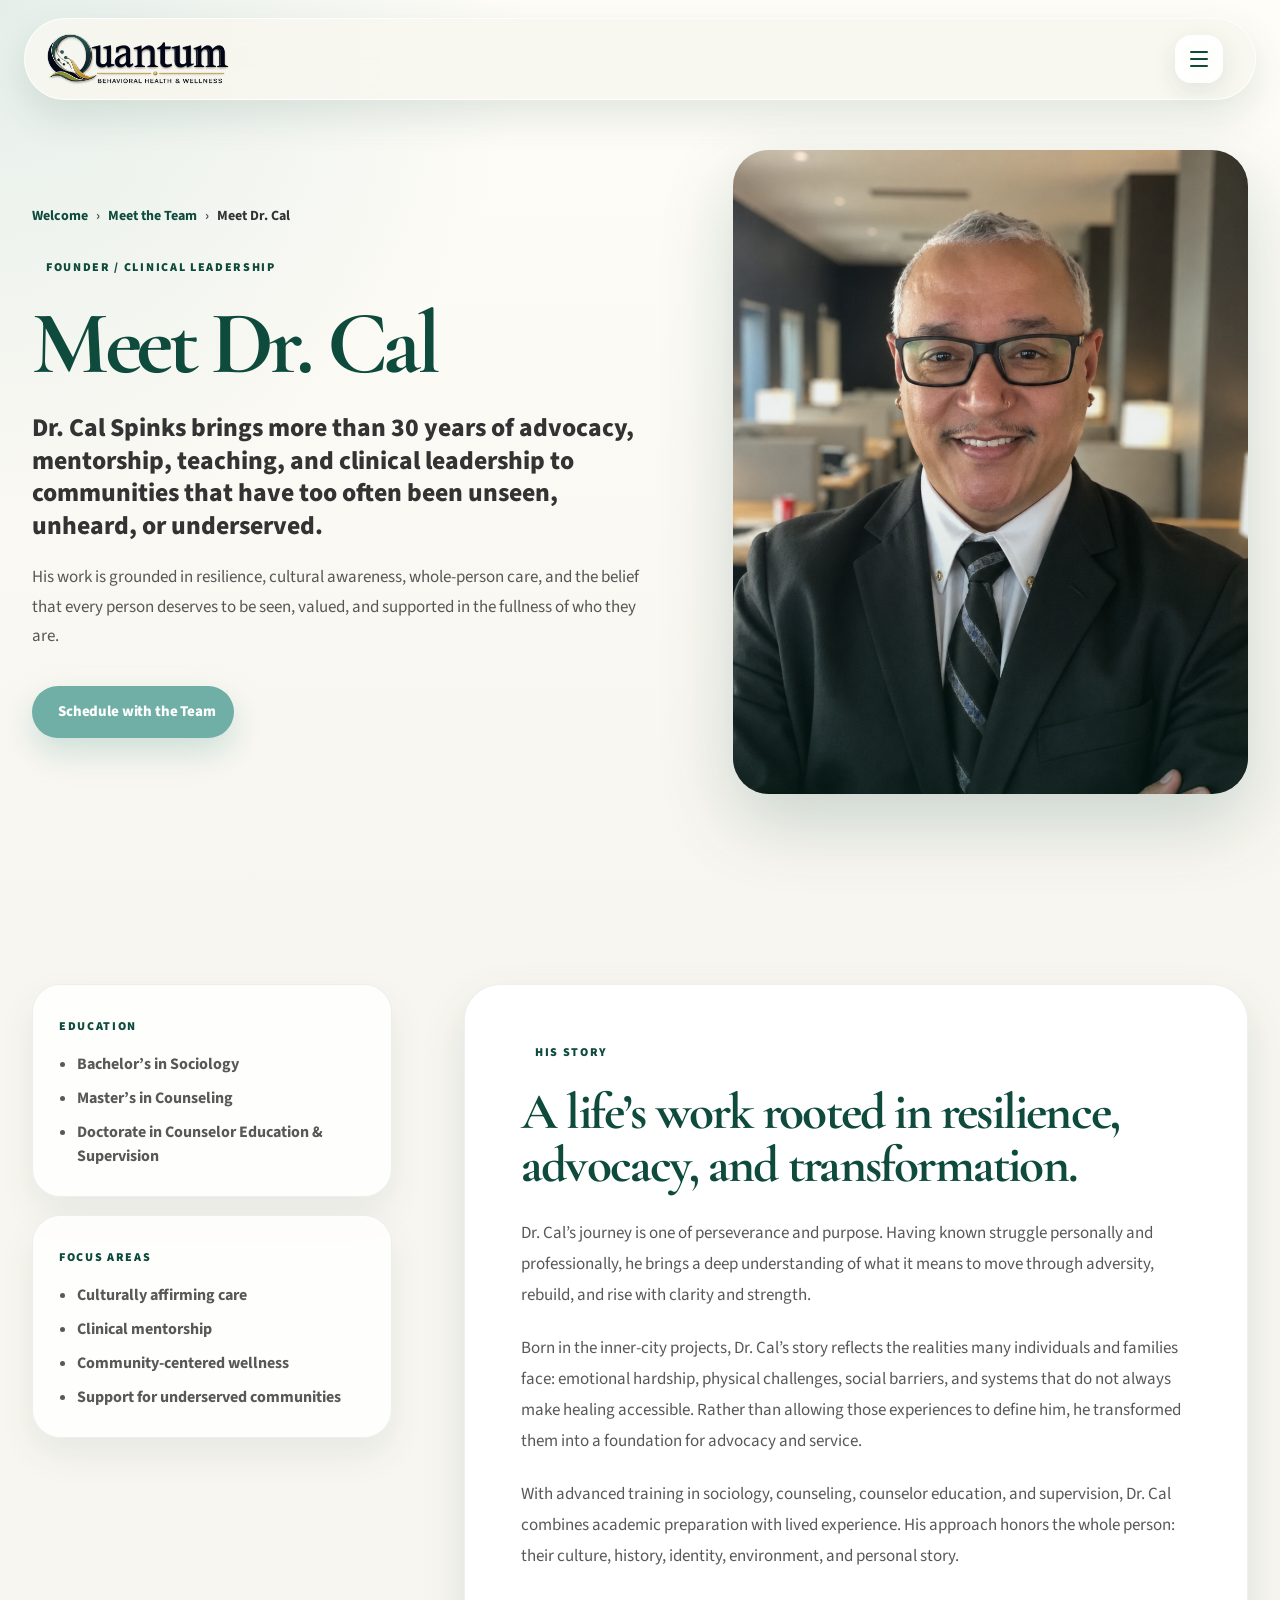
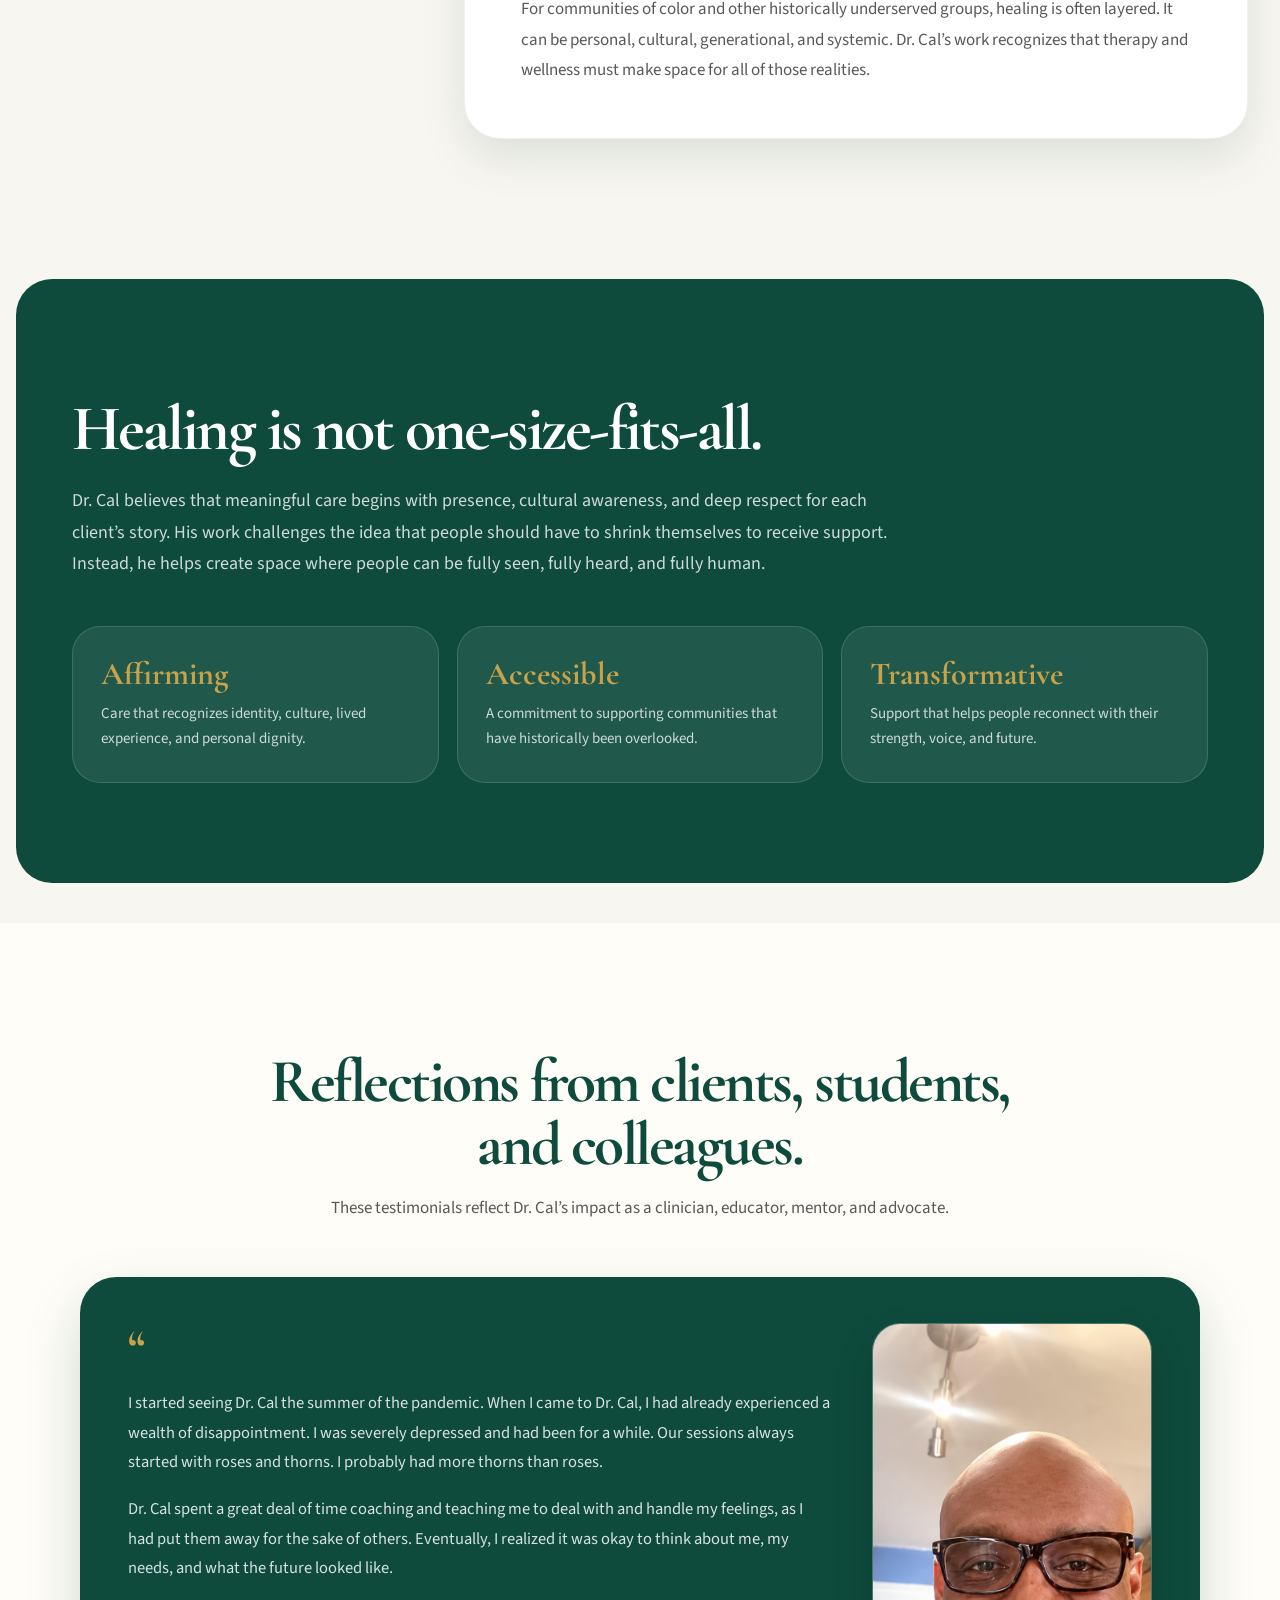
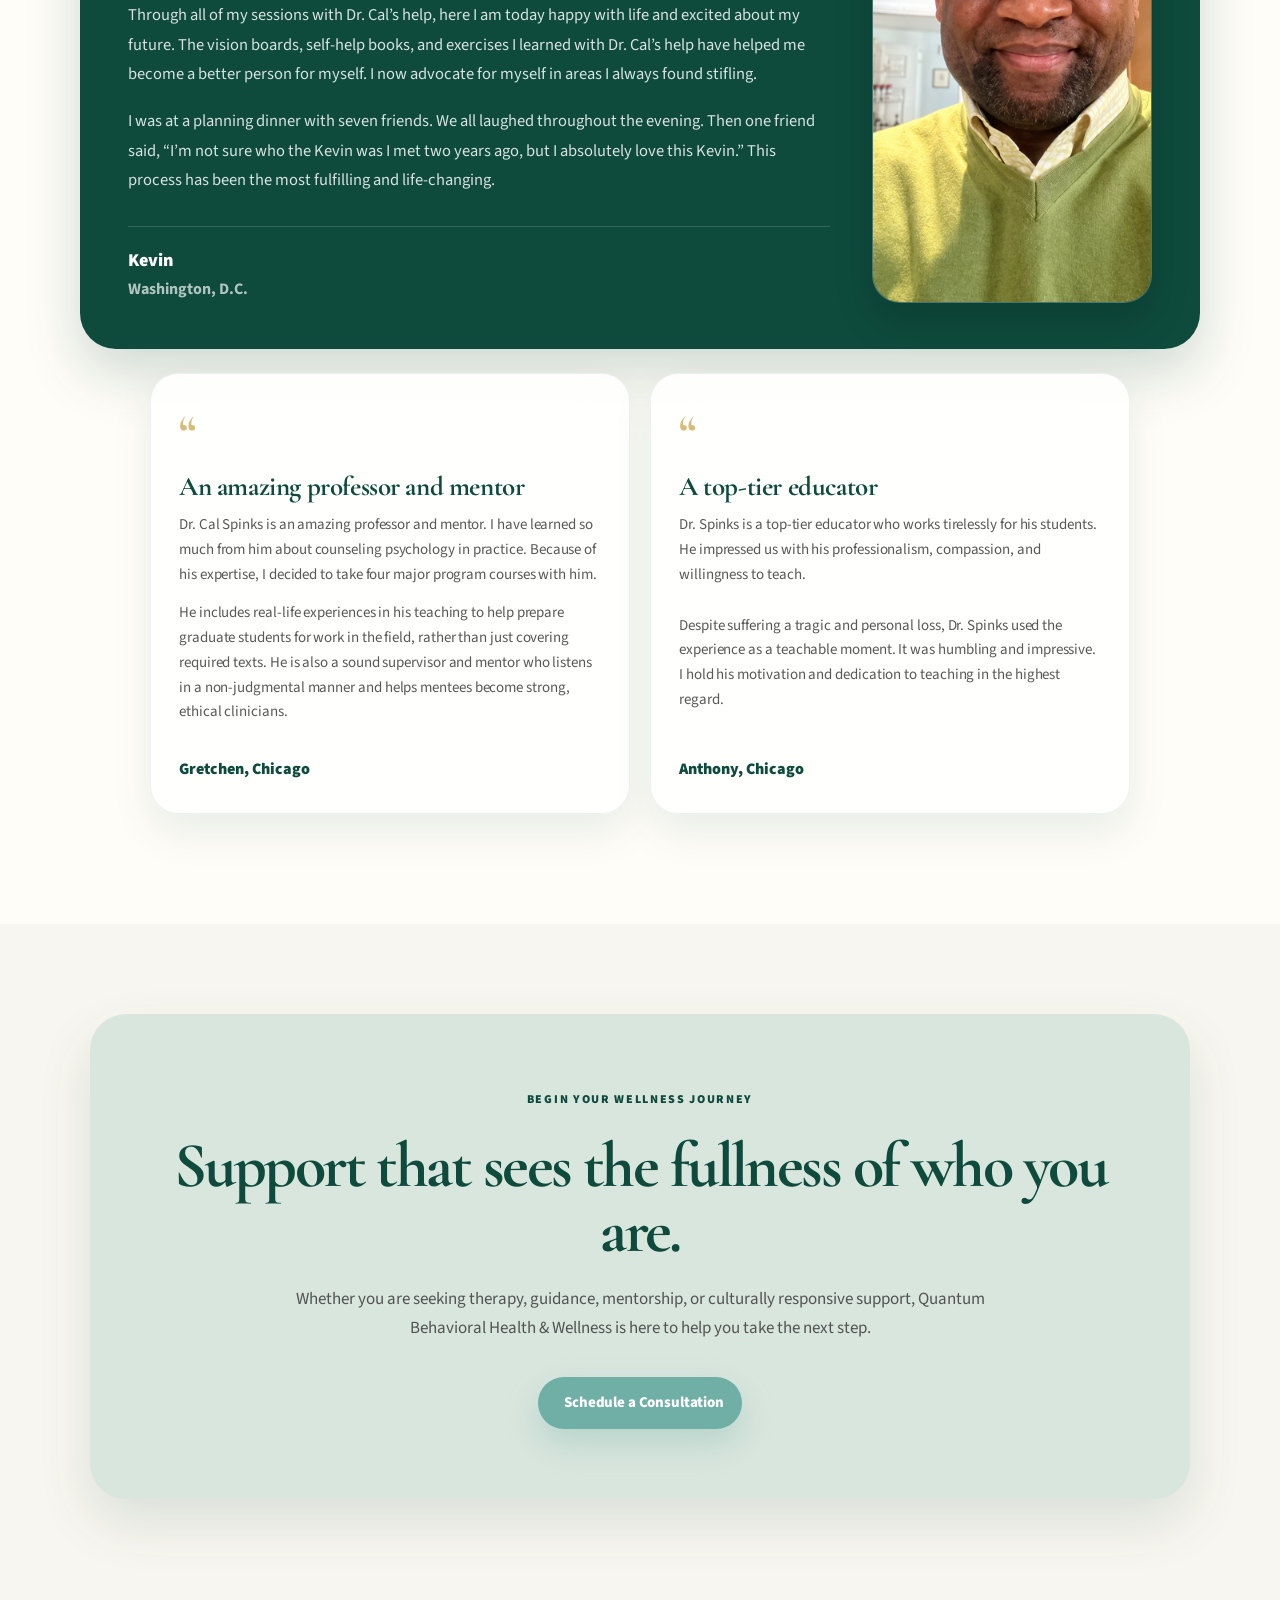
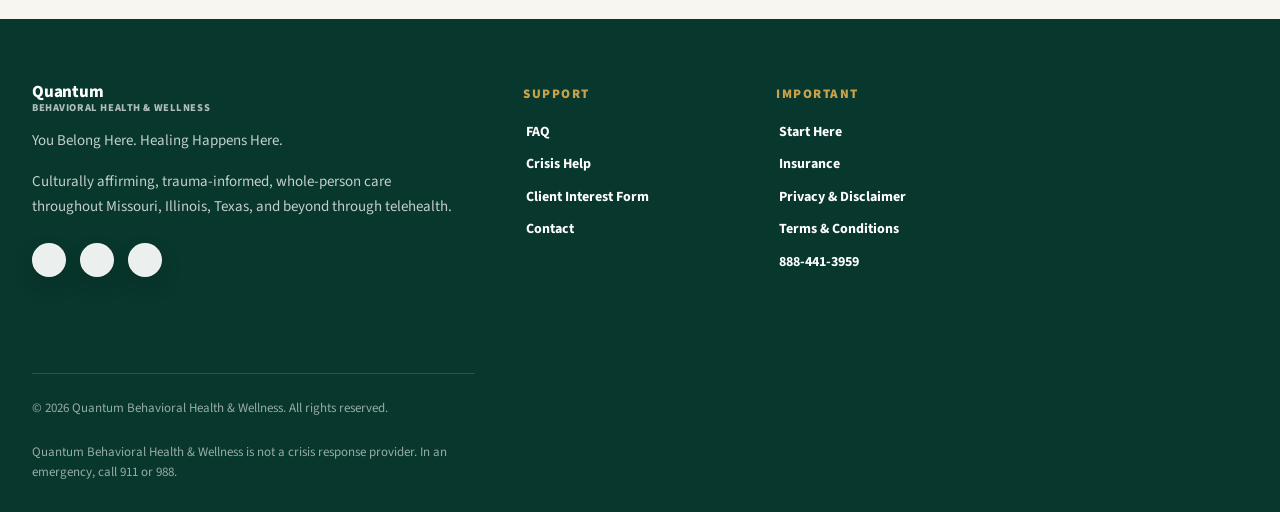
==== founder/founder.html @ 73146e4d "Update founder.html removed stray letter" ====
<!DOCTYPE html>
<html lang="en">
<head>
  <meta charset="UTF-8" />
  <meta name="viewport" content="width=device-width, initial-scale=1.0" />

  <title>Meet Dr. Cal Spinks | Quantum Behavioral Health & Wellness</title>

  <link rel="preconnect" href="https://fonts.googleapis.com">
  <link rel="preconnect" href="https://fonts.gstatic.com" crossorigin>
  <link
    href="https://fonts.googleapis.com/css2?family=Cormorant+Garamond:wght@500;600;700&family=Source+Sans+3:wght@400;500;600;700;800;900&display=swap"
    rel="stylesheet"
  >

  <!-- Main site CSS -->
  <link rel="stylesheet" href="../styles.css" />

  <!-- Founder page CSS -->
  <link rel="stylesheet" href="./founder.css" />
</head>

<body>

  <!-- Navigation -->
  <header class="navbar">
    <div class="nav-inner">
    <a href="../index.html" class="brand brand-logo-link" aria-label="Quantum Behavioral Health & Wellness home">
      <img
        src="../assets/quantum-logo.png"
        alt="Quantum Behavioral Health & Wellness logo"
        class="brand-logo"
      />
    </a>

      <nav class="nav-links" aria-label="Primary navigation">
  <a href="../index.html#home">Home</a>
  <a href="../index.html#about">About Us</a>
  <a href="../founder/founder.html">Meet Dr. Cal Spinks</a>
  <a href="../team/quantum-team.html" class="active">Quantum Team</a>
  <a href="../index.html#services">Services</a>
  <a href="../insurance/insurance.html">Insurance</a>
  <a href="https://www.youbelonghere.live/links-resources">Resources</a>
  <a href="../index.html#faq">FAQ</a>
  <a href="../index.html#crisis" class="crisis-nav-link">Crisis Help</a>
  <a href="../index.html#contact">Contact</a>
</nav>

<a
  href="https://api.leadconnectorhq.com/widget/form/xfGKzMvRQI4eUAacPMx6?notrack=true"
  class="btn btn-ghost-pill nav-cta"
>
  Start Here
  <span class="btn-arrow" aria-hidden="true">→</span>
</a>

<button
  class="menu-toggle"
  aria-label="Open menu"
  aria-expanded="false"
  aria-controls="mobile-menu"
>
  <span></span>
  <span></span>
  <span></span>
</button>

    </div>

    <div class="mobile-menu" id="mobile-menu">
    <nav class="mobile-menu-links" aria-label="Mobile navigation">
      <a href="#home">Home</a>
      <a href="#about">About Us</a>
      <a href="../founder/founder.html">Meet Dr. Cal</a>
      <a href="#team">Quantum Team</a>
      <a href="#services">Services</a>
      <a href="../insurance/insurance.html">Insurance</a>
      <a href="#resources">Resources</a>
      <a href="#faq">FAQ</a>
      <a href="#crisis">Crisis Help</a>
      <a href="#contact">Contact</a>
      <a href="https://link.apisystem.tech/widget/form/xfGKzMvRQI4eUAacPMx6" class="mobile-menu-cta">Start Here</a>
    </nav>
  </header>

  <main>

    <!-- Founder Hero -->
    <section class="founder-hero">
      <div class="founder-hero-inner">

        <div class="founder-copy">
          <div class="breadcrumb">
            <a href="index.html">Welcome</a>
            <span>›</span>
            <a href="index.html#team">Meet the Team</a>
            <span>›</span>
            <strong>Meet Dr. Cal</strong>
          </div>

          <span class="eyebrow">Founder / Clinical Leadership</span>

          <h1>
            Meet Dr. Cal
          </h1>

          <p class="founder-lead">
            Dr. Cal Spinks brings more than 30 years of advocacy,
            mentorship, teaching, and clinical leadership to communities that have
            too often been unseen, unheard, or underserved.
          </p>

          <p>
            His work is grounded in resilience, cultural awareness, whole-person care,
            and the belief that every person deserves to be seen, valued, and supported
            in the fullness of who they are.
          </p>

          <div class="founder-actions">
            <a
              href="../index.html#contact"
              class="btn btn-primary"
            >
              Schedule with the Team
            </a>
          </div>
        </div>

        <div class="founder-photo-card" aria-label="Photo of Dr. Cal">
  <img
    src="../assets/dr_cal.png"
    alt="Portrait of Dr. Cal"
    class="founder-photo"
  />
</div>

      </div>
    </section>

    <!-- Bio Intro -->
    <section class="founder-section">
      <div class="founder-content-grid">

        <aside class="founder-sidebar">
          <div class="founder-highlight-card">
            <span>Education</span>

            <ul>
              <li>Bachelor’s in Sociology</li>
              <li>Master’s in Counseling</li>
              <li>Doctorate in Counselor Education &amp; Supervision</li>
            </ul>
          </div>

          <div class="founder-highlight-card">
            <span>Focus Areas</span>

            <ul>
              <li>Culturally affirming care</li>
              <li>Clinical mentorship</li>
              <li>Community-centered wellness</li>
              <li>Support for underserved communities</li>
            </ul>
          </div>
        </aside>

        <article class="founder-story">
          <span class="eyebrow">His Story</span>

          <h2>
            A life’s work rooted in resilience, advocacy, and transformation.
          </h2>

          <p>
            Dr. Cal’s journey is one of perseverance and purpose. Having known struggle
            personally and professionally, he brings a deep understanding of what it means
            to move through adversity, rebuild, and rise with clarity and strength.
          </p>

          <p>
            Born in the inner-city projects, Dr. Cal’s story reflects the realities many
            individuals and families face: emotional hardship, physical challenges,
            social barriers, and systems that do not always make healing accessible.
            Rather than allowing those experiences to define him, he transformed them
            into a foundation for advocacy and service.
          </p>

          <p>
            With advanced training in sociology, counseling, counselor education, and
            supervision, Dr. Cal combines academic preparation with lived experience.
            His approach honors the whole person: their culture, history, identity,
            environment, and personal story.
          </p>

          <p>
            For communities of color and other historically underserved groups, healing
            is often layered. It can be personal, cultural, generational, and systemic.
            Dr. Cal’s work recognizes that therapy and wellness must make space for all
            of those realities.
          </p>
        </article>

      </div>
    </section>

    <!-- Philosophy -->
    <section class="founder-philosophy">
      <div class="founder-philosophy-inner">

        <h2>
          Healing is not one-size-fits-all.
        </h2>

        <p>
          Dr. Cal believes that meaningful care begins with presence, cultural awareness,
          and deep respect for each client’s story. His work challenges the idea that
          people should have to shrink themselves to receive support. Instead, he helps
          create space where people can be fully seen, fully heard, and fully human.
        </p>

        <div class="philosophy-grid">
          <article>
            <h3>Affirming</h3>
            <p>
              Care that recognizes identity, culture, lived experience, and personal dignity.
            </p>
          </article>

          <article>
            <h3>Accessible</h3>
            <p>
              A commitment to supporting communities that have historically been overlooked.
            </p>
          </article>

          <article>
            <h3>Transformative</h3>
            <p>
              Support that helps people reconnect with their strength, voice, and future.
            </p>
          </article>
        </div>
      </div>
    </section>



    <!-- Testimonials -->
    <section class="founder-testimonials">
      <div class="founder-testimonials-inner">

        <div class="founder-section-head">

          <h2>
            Reflections from clients, students, and colleagues.
          </h2>

          <p>
            These testimonials reflect Dr. Cal’s impact as a clinician, educator,
            mentor, and advocate.
          </p>
        </div>

        <!-- Featured testimonial with headshot -->
        <div class="testimonial-feature testimonial-feature-with-photo">
          <div class="testimonial-feature-copy">
            <div class="quote-mark">“</div>

            <p>
              I started seeing Dr. Cal the summer of the pandemic. When I came to Dr. Cal,
              I had already experienced a wealth of disappointment. I was severely depressed
              and had been for a while. Our sessions always started with roses and thorns.
              I probably had more thorns than roses.
            </p>

            <p>
              Dr. Cal spent a great deal of time coaching and teaching me to deal with and
              handle my feelings, as I had put them away for the sake of others. Eventually,
              I realized it was okay to think about me, my needs, and what the future looked
              like.
            </p>

            <p>
              Through all of my sessions with Dr. Cal’s help, here I am today happy with life
              and excited about my future. The vision boards, self-help books, and exercises
              I learned with Dr. Cal’s help have helped me become a better person for myself.
              I now advocate for myself in areas I always found stifling.
            </p>

            <p>
              I was at a planning dinner with seven friends. We all laughed throughout the
              evening. Then one friend said, “I’m not sure who the Kevin was I met two years
              ago, but I absolutely love this Kevin.” This process has been the most fulfilling
              and life-changing.
            </p>

            <div class="testimonial-author">
              <strong>Kevin</strong>
              <span>Washington, D.C.</span>
            </div>
          </div>

          <div class="testimonial-feature-photo-wrap">
            <img
              src="../assets/kevin.png"
              alt="Portrait of Kevin"
              class="testimonial-feature-photo"
            />
          </div>
        </div>

        <div class="testimonial-grid founder-testimonial-grid">

          <article class="testimonial">
            <div class="quote-mark">“</div>

            <h3>An amazing professor and mentor</h3>

            <p class="quote">
              Dr. Cal Spinks is an amazing professor and mentor. I have learned so much
              from him about counseling psychology in practice. Because of his expertise,
              I decided to take four major program courses with him.
            </p>

            <p class="quote">
              He includes real-life experiences in his teaching to help prepare graduate
              students for work in the field, rather than just covering required texts.
              He is also a sound supervisor and mentor who listens in a non-judgmental
              manner and helps mentees become strong, ethical clinicians.
            </p>

            <p class="quote-author">
              Gretchen, Chicago
            </p>
          </article>

          <article class="testimonial">
            <div class="quote-mark">“</div>

            <h3>A top-tier educator</h3>

            <p class="quote">
              Dr. Spinks is a top-tier educator who works tirelessly for his students.
              He impressed us with his professionalism, compassion, and willingness to teach.
            </p>

            <p class="quote">
              Despite suffering a tragic and personal loss, Dr. Spinks used the experience
              as a teachable moment. It was humbling and impressive. I hold his motivation
              and dedication to teaching in the highest regard.
            </p>

            <p class="quote-author">
              Anthony, Chicago
            </p>
          </article>

        </div>

      </div>
    </section>

    <!-- CTA -->
    <section class="founder-final-cta">
      <div class="founder-final-card">
        <span class="eyebrow">Begin Your Wellness Journey</span>

        <h2>
          Support that sees the fullness of who you are.
        </h2>

        <p>
          Whether you are seeking therapy, guidance, mentorship, or culturally responsive
          support, Quantum Behavioral Health &amp; Wellness is here to help you take the
          next step.
        </p>

        <div class="founder-actions founder-actions-center">
          <a
            href="../index.html#contact"
            class="btn btn-primary"
          >
            Schedule a Consultation
          </a>

        </div>
      </div>
    </section>

  </main>

  <!-- Footer -->
 <footer class="footer">
  <div class="footer-inner">
    <div class="footer-brand">
      <span class="brand-text">
        <strong>Quantum</strong>
        <em>Behavioral Health &amp; Wellness</em>
      </span>

      <p>You Belong Here. Healing Happens Here.</p> <p> Culturally affirming, trauma-informed, whole-person care throughout Missouri, Illinois, Texas, and beyond through telehealth. </p> <div class="footer-social" aria-label="Social media links"> <a href="https://www.facebook.com/Quantumgroup.net" aria-label="Visit Quantum on Facebook" target="_blank" rel="noopener noreferrer" > <img src="https://img.icons8.com/ios-filled/50/facebook-new.png" alt="" aria-hidden="true" /> </a> <a href="https://www.google.com/search?q=quantum+consulting+group+llc&sca_esv=591887851&biw=1536&bih=703&ei=W3aAZbjmCvGf5NoPpuyw0AQ&gs_ssp=eJzj4tVP1zc0LMwrjo_PyqswYLRSNaiwME-xSDI2tLBMSkoDASuDCkPLRANDw6TUpFRjA3MjIyMvmcLSxLyS0lyF5Py84tKcksy8dIX0ovzSAoWcnGQATdEbVw&oq=quantum+consulting+group+&gs_lp=[base64]&sclient=gws-wiz-serp#ip=1" aria-label="Visit Quantum on Google" target="_blank" rel="noopener noreferrer" > <img src="https://img.icons8.com/ios-filled/50/google-logo.png" alt="" aria-hidden="true" /> </a> <a href="https://www.instagram.com/liveyourbestlifeacademy/" aria-label="Visit Quantum on Instagram" target="_blank" rel="noopener noreferrer" > <img src="https://img.icons8.com/ios-filled/50/instagram-new.png" alt="" aria-hidden="true" /> </a> </div> </div> <div class="footer-cols"> <div> <h4>Support</h4> <a href="../index.html#faq">FAQ</a> <a href="../index.html#crisis">Crisis Help</a> <a href="https://api.leadconnectorhq.com/widget/form/xfGKzMvRQI4eUAacPMx6?notrack=true"> Client Interest Form </a> <a href="../index.html#contact">Contact</a> </div> <div> <h4>Important</h4> <a href="https://api.leadconnectorhq.com/widget/form/xfGKzMvRQI4eUAacPMx6?notrack=true"> Start Here </a> <a href="../insurance/insurance.html">Insurance</a> <a href="../privacy/privacy.html">Privacy &amp; Disclaimer</a> <a href="../terms/terms.html">Terms &amp; Conditions</a> <a href="tel:8884413959">888-441-3959</a> </div> </div>

  <div class="footer-bottom">
    <p>© 2026 Quantum Behavioral Health &amp; Wellness. All rights reserved.</p>
    <p>Quantum Behavioral Health &amp; Wellness is not a crisis response provider. In an emergency, call 911 or 988.</p>
  </div>
</footer>

<a
href="https://api.leadconnectorhq.com/widget/form/xfGKzMvRQI4eUAacPMx6?notrack=true"
class="floating-start-button"
aria-label="Start here with the Client Interest Form"
>
Get Started </a>
<script>
  document.addEventListener("DOMContentLoaded", function () {
    /* Mobile menu */
    const menuToggle = document.querySelector(".menu-toggle");
    const mobileMenu = document.querySelector(".mobile-menu");
    if (menuToggle && mobileMenu) {
      menuToggle.addEventListener("click", function () {
        mobileMenu.classList.toggle("active");
        const isOpen = mobileMenu.classList.contains("active");
        menuToggle.setAttribute("aria-expanded", isOpen);
        menuToggle.classList.toggle("is-open", isOpen);
      });
      const mobileLinks = document.querySelectorAll(".mobile-menu a");
      mobileLinks.forEach(function (link) {
        link.addEventListener("click", function () {
          mobileMenu.classList.remove("active");
          menuToggle.setAttribute("aria-expanded", "false");
          menuToggle.classList.remove("is-open");
        });
      });
    }
    /* Reveal animations */
    const revealElements = document.querySelectorAll(".reveal-fade-up");
    if ("IntersectionObserver" in window && revealElements.length > 0) {
      const revealObserver = new IntersectionObserver(
        function (entries, observer) {
          entries.forEach(function (entry) {
            if (entry.isIntersecting) {
              entry.target.classList.add("is-visible");
              observer.unobserve(entry.target);
            }
          });
        },
        {
          threshold: 0.12,
          rootMargin: "0px 0px -10% 0px",
        }
      );
      revealElements.forEach(function (el) {
        revealObserver.observe(el);
      });
    } else {
      revealElements.forEach(function (el) {
        el.classList.add("is-visible");
      });
    }
    /* Floating Get Started button */
    const floatingStartButton = document.querySelector(".floating-start-button");
    const heroSection = document.querySelector("#home");
    if (floatingStartButton) {
      function toggleFloatingStartButton() {
        let shouldShow = window.scrollY > 300;
        if (heroSection) {
          const heroBottom = heroSection.offsetTop + heroSection.offsetHeight;
          shouldShow = window.scrollY > heroBottom - 40;
        }
        floatingStartButton.classList.toggle("is-visible", shouldShow);
      }
      toggleFloatingStartButton();
      window.addEventListener("scroll", toggleFloatingStartButton, {
        passive: true,
      });
      window.addEventListener("resize", toggleFloatingStartButton);
    }
    /* Testimonial carousel */
    const testimonialTrack = document.querySelector(".testimonial-track");
    const testimonialCards = document.querySelectorAll(
      ".testimonial-track .testimonial"
    );
    const testimonialPrev = document.querySelector(".testimonial-prev");
    const testimonialNext = document.querySelector(".testimonial-next");
    const testimonialDots = document.querySelector(".testimonial-dots");
    const testimonialCarousel = document.querySelector(".testimonial-carousel");
    if (testimonialTrack && testimonialCards.length > 0 && testimonialDots) {
      let testimonialIndex = 0;
      let autoRotate;
      function getVisibleCount() {
        if (window.innerWidth <= 720) return 1;
        if (window.innerWidth <= 1000) return 2;
        return 3;
      }
      function getMaxIndex() {
        return Math.max(0, testimonialCards.length - getVisibleCount());
      }
      function buildDots() {
        testimonialDots.innerHTML = "";
        for (let i = 0; i <= getMaxIndex(); i++) {
          const dot = document.createElement("button");
          dot.type = "button";
          dot.setAttribute("aria-label", `Go to testimonial set ${i + 1}`);
          dot.addEventListener("click", function () {
            testimonialIndex = i;
            updateCarousel();
            restartAutoRotate();
          });
          testimonialDots.appendChild(dot);
        }
      }
      function updateCarousel() {
        const card = testimonialCards[0];
        const gap = 20;
        const cardWidth = card.offsetWidth + gap;
        testimonialIndex = Math.min(testimonialIndex, getMaxIndex());
        testimonialTrack.style.transform = `translateX(-${
          testimonialIndex * cardWidth
        }px)`;
        const dots = testimonialDots.querySelectorAll("button");
        dots.forEach(function (dot, index) {
          dot.classList.toggle("is-active", index === testimonialIndex);
        });
      }
      function nextTestimonial() {
        testimonialIndex =
          testimonialIndex >= getMaxIndex() ? 0 : testimonialIndex + 1;
        updateCarousel();
      }
      function prevTestimonial() {
        testimonialIndex =
          testimonialIndex <= 0 ? getMaxIndex() : testimonialIndex - 1;
        updateCarousel();
      }
      function startAutoRotate() {
        autoRotate = setInterval(nextTestimonial, 4500);
      }
      function stopAutoRotate() {
        clearInterval(autoRotate);
      }
      function restartAutoRotate() {
        stopAutoRotate();
        startAutoRotate();
      }
      if (testimonialNext) {
        testimonialNext.addEventListener("click", function () {
          nextTestimonial();
          restartAutoRotate();
        });
      }
      if (testimonialPrev) {
        testimonialPrev.addEventListener("click", function () {
          prevTestimonial();
          restartAutoRotate();
        });
      }
      if (testimonialCarousel) {
        testimonialCarousel.addEventListener("mouseenter", stopAutoRotate);
        testimonialCarousel.addEventListener("mouseleave", startAutoRotate);
      }
      window.addEventListener("resize", function () {
        buildDots();
        updateCarousel();
      });
      buildDots();
      updateCarousel();
      startAutoRotate();
    }
  });
</script>
</body>
</html>
---- styles.css ----
/* =========================================================
   Quantum Behavioral Health & Wellness — Client Request Draft
   Palette:
   Deep Forest Green #0E4B3D
   Gold Accent #C8A24A
   Soft Sage #D9E6DE
   Warm Cream #F8F6F0
   Charcoal #333333
   Light Teal #6FAFA6
   ========================================================= */

:root {
  --forest: #0E4B3D;
  --forest-2: #08372D;
  --forest-3: #062A23;
  --gold: #C8A24A;
  --gold-soft: rgba(200, 162, 74, 0.18);
  --sage: #D9E6DE;
  --sage-2: #ECF3EF;
  --cream: #F8F6F0;
  --cream-2: #FFFDF8;
  --charcoal: #333333;
--muted: rgba(51, 51, 51, 0.82);
--muted-2: rgba(51, 51, 51, 0.68);
  --teal: #6FAFA6;
  --teal-dark: #4C968C;
  --white: #FFFFFF;
  --danger: #9E3F32;
  --danger-dark: #762C25;

  --glass-bg: rgba(255, 255, 255, 0.72);
  --glass-bg-strong: rgba(255, 255, 255, 0.9);
  --glass-border: rgba(255, 255, 255, 0.68);
  --shadow-soft: 0 18px 45px rgba(14, 75, 61, 0.12);
  --shadow-strong: 0 28px 75px rgba(14, 75, 61, 0.20);

  --radius-xl: 36px;
  --radius-lg: 28px;
  --radius-md: 20px;
  --radius-sm: 14px;
  --radius-pill: 999px;

  --max-width: 1240px;
  --transition: 220ms cubic-bezier(.4, 0, .2, 1);
}

/* Base */
* {
  box-sizing: border-box;
  margin: 0;
  padding: 0;
}

html {
  scroll-behavior: smooth;
  -webkit-text-size-adjust: 100%;
}

body {
  font-family: 'Source Sans 3', -apple-system, BlinkMacSystemFont, "Segoe UI", Roboto, Arial, sans-serif;
  font-size: 16px;
  line-height: 1.6;
  color: var(--charcoal);
  background: var(--cream);
  -webkit-font-smoothing: antialiased;
  -moz-osx-font-smoothing: grayscale;
  overflow-x: hidden;
}

img {
  max-width: 100%;
  display: block;
}

a {
  color: inherit;
  text-decoration: none;
}

button {
  font-family: inherit;
  cursor: pointer;
  border: none;
  background: none;
}

ul {
  padding-left: 1.15rem;
}

::selection {
  background: rgba(111, 175, 166, 0.25);
}

/* Buttons */
.btn {
  display: inline-flex;
  align-items: center;
  justify-content: center;
  gap: 10px;
  min-height: 48px;
  font-weight: 800;
  font-size: 15px;
  letter-spacing: -0.01em;
  border-radius: var(--radius-pill);
  transition:
    transform var(--transition),
    box-shadow var(--transition),
    background var(--transition),
    border-color var(--transition),
    color var(--transition);
  white-space: nowrap;
}

.btn:hover {
  transform: translateY(-2px);
}

.btn-arrow {
  display: inline-flex;
  align-items: center;
  justify-content: center;
  width: 26px;
  height: 26px;
  border-radius: 50%;
  background: rgba(255, 255, 255, 0.20);
  font-size: 14px;
  transition: transform var(--transition);
}

.btn:hover .btn-arrow {
  transform: translateX(3px);
}

.btn-primary {
  background: var(--teal);
  color: var(--white);
  padding: 14px 18px 14px 26px;
  box-shadow: 0 14px 32px rgba(111, 175, 166, 0.32);
}

.btn-primary:hover {
  background: var(--forest);
  box-shadow: 0 18px 40px rgba(14, 75, 61, 0.28);
}

.btn-ghost {
  background: rgba(255, 255, 255, 0.34);
  color: var(--forest);
  padding: 14px 24px;
  border: 1.5px solid rgba(14, 75, 61, 0.15);
}

.btn-ghost:hover {
  background: var(--forest);
  color: var(--white);
  border-color: var(--forest);
}

.btn-ghost-pill {
  background: var(--glass-bg-strong);
  color: var(--forest);
  padding: 11px 14px 11px 22px;
  border: 1px solid var(--glass-border);
  backdrop-filter: blur(20px) saturate(160%);
  -webkit-backdrop-filter: blur(20px) saturate(160%);
  box-shadow: 0 10px 28px rgba(14, 75, 61, 0.10);
}

.btn-ghost-pill:hover {
  background: var(--forest);
  color: var(--white);
  border-color: var(--forest);
}

.btn-ghost-pill .btn-arrow {
  background: var(--gold);
  color: var(--forest);
}

.btn-text {
  color: var(--forest);
  font-weight: 800;
  padding: 14px 4px;
  white-space: normal;
  text-decoration: underline;
  text-decoration-color: rgba(200, 162, 74, 0.65);
  text-underline-offset: 5px;
  text-decoration-thickness: 2px;
}

.btn-text:hover {
  color: var(--teal-dark);
}

/* Navigation */
.navbar {
  position: fixed;
  top: 18px;
  left: 0;
  right: 0;
  z-index: 100;
  padding: 0 24px;
  pointer-events: none;
}

.nav-inner {
  pointer-events: auto;
  max-width: 1420px;
  margin: 0 auto;
  display: grid;
  grid-template-columns: auto 1fr auto;
  align-items: center;
  gap: 18px;
  padding: 12px 14px 12px 20px;
  background: rgba(248, 246, 240, 0.88);
  border: 1px solid rgba(255,255,255,0.82);
  border-radius: var(--radius-pill);
  backdrop-filter: blur(24px) saturate(160%);
  -webkit-backdrop-filter: blur(24px) saturate(160%);
  box-shadow: 0 16px 38px rgba(14, 75, 61, 0.12);
  transition:
    transform var(--transition),
    box-shadow var(--transition),
    background var(--transition),
    border-color var(--transition);
}

.nav-inner:hover {
  transform: translateY(-1px);
  box-shadow: 0 18px 46px rgba(14, 75, 61, 0.16);
}

.brand {
  display: inline-flex;
  align-items: center;
  gap: 12px;
  font-weight: 700;
  min-width: 0;
}

/* Navbar logo image */
.brand-logo-link {
  display: inline-flex;
  align-items: center;
  justify-content: center;
  min-width: 0;
  flex-shrink: 0;
}

.brand-logo {
  display: block;
  width: 190px;
  max-width: 190px;
  height: auto;
  max-height: 70px;
  object-fit: contain;
}

/* Helps the full horizontal logo fit cleanly beside the menu */
.nav-inner {
  min-height: 72px;
}

.brand-mark {
  display: inline-flex;
  align-items: center;
  justify-content: center;
  width: 42px;
  height: 42px;
  border-radius: 15px;
  background: var(--forest);
  box-shadow: inset 0 0 0 1px rgba(255,255,255,0.26), 0 8px 18px rgba(14,75,61,0.14);
  flex-shrink: 0;
}

.brand-text {
  display: flex;
  flex-direction: column;
  line-height: 1.05;
}

.brand-text strong {
  font-family: 'Source Sans 3', -apple-system, BlinkMacSystemFont, "Segoe UI", Roboto, sans-serif;
  font-size: 17px;
  font-weight: 800;
  letter-spacing: -0.01em;
  color: var(--forest);
}

.brand-text em {
  font-size: 10.5px;
  font-weight: 800;
  font-style: normal;
  color: var(--muted);
  letter-spacing: 0.055em;
  text-transform: uppercase;
}

.nav-links {
  display: flex;
  justify-content: flex-end;
  gap: 3px;
  min-width: 0;
}

.nav-links a {
  padding: 9px 10px;
  border-radius: var(--radius-pill);
  font-size: 13px;
  font-weight: 700;
  color: rgba(14, 75, 61, 0.72);
  transition: color var(--transition), background var(--transition);
  white-space: nowrap;
}

.nav-links a:hover,
.nav-links a.active {
  color: var(--forest);
  background: rgba(217, 230, 222, 0.85);
}

.nav-links .crisis-nav-link,
.mobile-menu-links .crisis-nav-link {
  color: var(--danger);
  font-weight: 900;
}

/* Hamburger Menu */
.menu-toggle {
  display: none;
  width: 48px;
  height: 48px;
  border-radius: 16px;
  border: 1px solid var(--glass-border);
  background: var(--glass-bg-strong);
  backdrop-filter: blur(20px) saturate(160%);
  -webkit-backdrop-filter: blur(20px) saturate(160%);
  box-shadow: 0 8px 24px rgba(14, 75, 61, 0.10);
  align-items: center;
  justify-content: center;
  flex-direction: column;
  gap: 5px;
  padding: 0;
}

.menu-toggle span {
  display: block;
  width: 18px;
  height: 2px;
  border-radius: 999px;
  background: var(--forest);
  transition: transform var(--transition), opacity var(--transition);
}

.mobile-menu {
  display: none;
  max-width: 1320px;
  margin: 12px auto 0;
  padding: 14px;
  background: rgba(248,246,240,0.92);
  border: 1px solid var(--glass-border);
  border-radius: 24px;
  backdrop-filter: blur(24px) saturate(160%);
  -webkit-backdrop-filter: blur(24px) saturate(160%);
  box-shadow: 0 14px 38px rgba(14, 75, 61, 0.13);
  pointer-events: auto;
}

.mobile-menu-links {
  display: flex;
  flex-direction: column;
  gap: 8px;
}

.mobile-menu-links a {
  padding: 12px 14px;
  border-radius: 14px;
  font-size: 15px;
  font-weight: 700;
  color: var(--forest);
  background: rgba(14, 75, 61, 0.045);
  transition: background var(--transition);
}

.mobile-menu-links a:hover {
  background: rgba(14, 75, 61, 0.08);
}

.mobile-menu-cta {
  margin-top: 6px;
  background: var(--teal) !important;
  color: var(--white) !important;
  text-align: center;
}

.menu-toggle.is-open span:nth-child(1) {
  transform: translateY(7px) rotate(45deg);
}

.menu-toggle.is-open span:nth-child(2) {
  opacity: 0;
}

.menu-toggle.is-open span:nth-child(3) {
  transform: translateY(-7px) rotate(-45deg);
}

/* Hero */
.hero {
  position: relative;
  min-height: 100vh;
  padding-top: 110px;
  padding-bottom: 80px;
  overflow: hidden;
}

.hero-media {
  position: static;
}

.hero-image {
    position: absolute;
    inset: 16px;
    background-image: url("assets/bhaw2.png");
    background-size: cover;
    background-position: center;
    background-repeat: no-repeat;
    border-radius: var(--radius-xl);
    z-index: 1;
}

.hero-tint {
    display: none;
}

.mobile-hero-text {
  display: none;
}

.floating {
  position: absolute;
  z-index: 5;
  background: var(--glass-bg);
  border: 1px solid var(--glass-border);
  backdrop-filter: blur(22px) saturate(170%);
  -webkit-backdrop-filter: blur(22px) saturate(170%);
  box-shadow: var(--shadow-soft);
}

.booking-card {
  position: fixed;
  top: 112px;
  right: 24px;
  width: 345px;
  margin: 0;
  padding: 20px;
  border-radius: var(--radius-lg);
  z-index: 99;
  background: rgba(255, 255, 255, 0.72);
  border: 1px solid rgba(255,255,255,0.68);
  backdrop-filter: blur(22px) saturate(170%);
  -webkit-backdrop-filter: blur(22px) saturate(170%);
  box-shadow: var(--shadow-soft);
}

.booking-head {
  display: flex;
  justify-content: space-between;
  align-items: flex-start;
  margin-bottom: 14px;
}

.booking-eyebrow {
  font-size: 11px;
  font-weight: 900;
  text-transform: uppercase;
  letter-spacing: 0.08em;
  color: var(--forest);
}

.booking-month {
  font-size: 16px;
  font-weight: 900;
  color: var(--forest);
  margin-top: 2px;
  letter-spacing: -0.01em;
}

.booking-icon {
  width: 36px;
  height: 36px;
  border-radius: 13px;
  display: flex;
  align-items: center;
  justify-content: center;
  background: var(--forest);
  color: var(--gold);
  flex-shrink: 0;
}

.dates {
  display: grid;
  grid-template-columns: repeat(5, 1fr);
  gap: 6px;
}

.date {
  display: flex;
  flex-direction: column;
  align-items: center;
  justify-content: center;
  gap: 4px;
  padding: 10px 4px;
  border-radius: 16px;
  background: rgba(255, 255, 255, 0.68);
  border: 1px solid rgba(255, 255, 255, 0.75);
}

.date .dow {
  font-size: 9px;
  font-weight: 800;
  color: var(--muted);
  text-transform: uppercase;
  letter-spacing: 0.04em;
}

.date .dnum {
  font-size: 16px;
  font-weight: 900;
  color: var(--forest);
}

.date.active {
  background: var(--forest);
  border-color: rgba(255,255,255,0.38);
  box-shadow: 0 8px 18px rgba(111,175,166,0.36);
}

.date.active .dow,
.date.active .dnum {
  color: var(--white);
}

.booking-foot {
  margin-top: 14px;
  display: flex;
  align-items: center;
  gap: 8px;
  font-size: 12.5px;
  color: var(--muted);
}

.booking-foot .dot {
  width: 8px;
  height: 8px;
  border-radius: 50%;
  background: var(--teal);
  box-shadow: 0 0 0 4px rgba(111,175,166,0.20);
}

.organic-shape {
  position: absolute;
  z-index: 6;
  bottom: 64px;
  left: 48px;
  max-width: 700px;
  padding: 54px 58px 52px 52px;
  background: rgba(255,255,255,0.90);
  border: 1px solid rgba(255,255,255,0.72);
  border-radius: 220px 60px 60px 60px / 180px 60px 60px 60px;
  box-shadow: var(--shadow-strong);
  backdrop-filter: blur(12px) saturate(135%);
  -webkit-backdrop-filter: blur(12px) saturate(135%);
}

.hero-eyebrow {
  font-size: 12px;
  font-weight: 900;
  color: var(--forest);
  text-transform: uppercase;
  letter-spacing: 0.13em;
  margin-bottom: 14px;
  margin-left: 24px;
}

.hero-title {
  font-family: 'Cormorant Garamond', Georgia, serif;
  font-size: clamp(48px, 6vw, 86px);
  font-weight: 700;
  line-height: 0.98;
  letter-spacing: -0.045em;
  color: var(--forest);
  text-wrap: balance;
}

.hero-sub-strong {
  margin-top: 16px;
  font-size: clamp(20px, 2.2vw, 30px);
  line-height: 1.22;
  font-weight: 800;
  color: var(--charcoal);
  max-width: 570px;
}

.hero-sub {
  margin-top: 18px;
  font-size: 16px;
  color: var(--muted);
  max-width: 560px;
  line-height: 1.7;
}

.hero-ctas {
  margin-top: 30px;
  display: flex;
  align-items: center;
  gap: 14px;
  flex-wrap: wrap;
}

.accepting-banner {
  position: absolute;
  z-index: 6;
  bottom: 64px;
  right: 60px;
  display: inline-flex;
  align-items: center;
  gap: 12px;
  padding: 12px 20px;
  border-radius: var(--radius-pill);
  background: var(--forest);
  color: var(--white);
  font-size: 13px;
  box-shadow: 0 16px 38px rgba(14,75,61,0.30);
}

.accepting-banner strong {
  font-weight: 900;
  letter-spacing: 0.04em;
}

.banner-states {
  color: rgba(255,255,255,0.88);
  font-weight: 700;
}

.live-dot,
.hours-dot {
  width: 8px;
  height: 8px;
  border-radius: 50%;
  background: var(--gold);
  box-shadow: 0 0 0 4px rgba(200,162,74,0.26);
  animation: pulse 1.6s ease-in-out infinite;
}

@keyframes pulse {
  0%, 100% { box-shadow: 0 0 0 4px rgba(200,162,74,0.28); }
  50% { box-shadow: 0 0 0 8px rgba(200,162,74,0.10); }
}

/* Common Sections */
.eyebrow {
  display: inline-block;
  font-size: 12px;
  font-weight: 900;
  color: var(--forest);
  letter-spacing: 0.14em;
  text-transform: uppercase;
  padding: 6px 14px;
  /* background: rgba(217, 230, 222, 0.82);
  border-radius: var(--radius-pill); */
}

.eyebrow-light {
  color: rgba(255,255,255,0.95);
  background: rgba(255,255,255,0.14);
}

.section-title {
  font-family: 'Cormorant Garamond', Georgia, serif;
  font-size: clamp(34px, 4vw, 58px);
  font-weight: 700;
  line-height: 1.04;
  letter-spacing: -0.035em;
  color: var(--forest);
  margin-top: 18px;
  text-wrap: balance;
}

.section-title-light {
  color: var(--white);
}

.title-accent {
  color: var(--gold);
}

.lead {
  font-size: 16px;
  color: var(--muted);
  line-height: 1.75;
  margin-top: 18px;
  max-width: 620px;
}

.lead-light {
  color: rgba(255,255,255,0.80);
}

/* About / Who Help / Team shared */
.about {
  padding: 120px 32px 110px;
}

.about-inner {
  max-width: var(--max-width);
  margin: 0 auto;
  display: grid;
  grid-template-columns: 1fr 1.15fr;
  gap: 72px;
  align-items: center;
}

.about-media {
  position: relative;
}

/* Image cards */
.media-frame,
.provider-frame {
  position: relative;
  border-radius: var(--radius-xl);
  overflow: hidden;
  box-shadow: var(--shadow-strong);
  background: var(--sage);
}

/* Default about image keeps the taller portrait shape. */
.media-frame {
  aspect-ratio: 4 / 5;
}

/* Team photo frame is shorter and more snug for the horizontal team image. */
.provider-frame {
  aspect-ratio: 16 / 10;
  min-height: 0;
  height: auto;
}

/* Soft lower gradient keeps the button readable without tinting the entire photo. */
.media-frame::after,
.provider-frame::after {
  content: "";
  position: absolute;
  inset: 0;
  background: linear-gradient(
    180deg,
    rgba(14, 75, 61, 0.02) 0%,
    rgba(14, 75, 61, 0.08) 58%,
    rgba(14, 75, 61, 0.38) 100%
  );
  pointer-events: none;
}

.media-image,
.provider-image {
  position: absolute;
  inset: 0;
  width: 100%;
  height: 100%;
  background-image: url("assets/meditation.jpg");
  background-size: cover;
  background-position: center;
  background-repeat: no-repeat;
  transform: none;
}

/* Team committed image. Make sure the file lives at /assets/team_committed.png. */
.provider-image,
.team-committed-image {
  background-image: url("assets/team_committed.png");
  background-color: var(--sage);
  background-position: center 32%;
}

.glass-btn {
  position: absolute;
  bottom: 24px;
  left: 24px;
  z-index: 3;
  display: inline-flex;
  align-items: center;
  gap: 10px;
  padding: 12px 22px 12px 14px;
  background: rgba(255,255,255,0.25);
  border: 1px solid rgba(255,255,255,0.52);
  backdrop-filter: blur(20px) saturate(180%);
  -webkit-backdrop-filter: blur(20px) saturate(180%);
  border-radius: var(--radius-pill);
  color: var(--white);
  font-size: 14px;
  font-weight: 800;
  letter-spacing: -0.01em;
}

.play-icon {
  display: inline-flex;
  align-items: center;
  justify-content: center;
  width: 28px;
  height: 28px;
  border-radius: 50%;
  background: var(--white);
  color: var(--forest);
}

.about-content {
  padding-right: 12px;
}

.who-grid,
.why-grid,
.feature-row {
  margin-top: 42px;
  display: grid;
  grid-template-columns: repeat(3, 1fr);
  gap: 18px;
}

.feature,
.who-grid article,
.why-grid article {
  padding: 24px 22px;
  border-radius: var(--radius-lg);
  transition: transform var(--transition), box-shadow var(--transition);
}

.feature:hover,
.who-grid article:hover,
.why-grid article:hover {
  transform: translateY(-4px);
}

.feature h3,
.who-grid h3,
.why-grid h3 {
  font-size: 17px;
  font-weight: 900;
  letter-spacing: -0.01em;
  margin-top: 14px;
  margin-bottom: 8px;
  color: var(--forest);
}

.feature p,
.who-grid p,
.why-grid p {
  font-size: 13.8px;
  line-height: 1.6;
  color: var(--muted);
}

.feature-icon {
  display: inline-flex;
  align-items: center;
  justify-content: center;
  width: 44px;
  height: 44px;
  border-radius: 15px;
}

.feature-blue,
.who-grid article:nth-child(1),
.why-grid article:nth-child(1) {
  background: var(--forest);
  color: var(--white);
  box-shadow: 0 20px 44px rgba(14,75,61,0.24);
}

.feature-blue h3,
.feature-blue p,
.who-grid article:nth-child(1) h3,
.who-grid article:nth-child(1) p,
.why-grid article:nth-child(1) h3,
.why-grid article:nth-child(1) p {
  color: var(--white);
}

.feature-blue .feature-icon {
  background: rgba(255,255,255,0.16);
  color: var(--white);
}

.feature-white,
.who-grid article,
.why-grid article {
  background: rgba(255,255,255,0.82);
  color: var(--forest);
  border: 1px solid rgba(14,75,61,0.08);
  box-shadow: 0 14px 32px rgba(14,75,61,0.07);
}

.feature-white .feature-icon {
  background: rgba(217,230,222,0.95);
  color: var(--forest);
}

/* Services */
.services {
  margin: 40px 16px;
  padding: 100px 56px;
  background: var(--forest);
  border-radius: var(--radius-xl);
  position: relative;
  overflow: hidden;
}

.services::before {
  content: "";
  position: absolute;
  top: -24%;
  right: -10%;
  width: 520px;
  height: 520px;
  background: rgba(200,162,74,0.18);
  filter: blur(40px);
  z-index: 0;
}

.services::after {
  content: "";
  position: absolute;
  bottom: -22%;
  left: -10%;
  width: 440px;
  height: 440px;
  background: rgba(111,175,166,0.16);
  filter: blur(40px);
  z-index: 0;
}

.services-inner {
  position: relative;
  z-index: 1;
  max-width: var(--max-width);
  margin: 0 auto;
}

.services-head {
  max-width: 760px;
  margin-bottom: 52px;
}

.service-grid {
  display: grid;
  grid-template-columns: repeat(4, 1fr);
  gap: 18px;
}

.service-card {
  position: relative;
  overflow: hidden;
  padding: 30px 26px;
  border-radius: var(--radius-lg);
  background: rgba(255,255,255,0.08);
  border: 1px solid rgba(255,255,255,0.13);
  backdrop-filter: blur(14px) saturate(160%);
  -webkit-backdrop-filter: blur(14px) saturate(160%);
  color: var(--white);
  display: flex;
  flex-direction: column;
  transition:
    transform var(--transition),
    background var(--transition),
    border-color var(--transition),
    box-shadow var(--transition);
}

.service-card::after {
  content: "";
  position: absolute;
  inset: 0;
  background: transparent;
  transform: translateX(-120%);
  transition: transform 900ms cubic-bezier(.22, 1, .36, 1);
  pointer-events: none;
}

.service-card:hover::after {
  transform: translateX(120%);
}

.service-card:hover {
  transform: translateY(-8px);
  background: rgba(255,255,255,0.12);
  border-color: rgba(255,255,255,0.23);
}

.service-feature {
  background: var(--forest);
  border: 1px solid rgba(255,255,255,0.22);
  box-shadow: 0 24px 50px rgba(14, 75, 61, 0.24);
}

.service-card.service-feature:hover {
  background: var(--forest-2);
  border-color: rgba(255,255,255,0.28);
}

.service-tag {
  display: inline-block;
  font-size: 10.5px;
  font-weight: 900;
  text-transform: uppercase;
  letter-spacing: 0.12em;
  padding: 6px 12px;
  border-radius: var(--radius-pill);
  background: rgba(255,255,255,0.18);
  margin-bottom: auto;
  width: fit-content;
}

.service-icon {
  display: none;
}

.service-card h3 {
  font-family: 'Cormorant Garamond', Georgia, serif;
  font-size: 25px;
  font-weight: 700;
  letter-spacing: -0.025em;
  line-height: 1.12;
  margin-top: 28px;
}

.service-card p {
  font-size: 14px;
  color: rgba(255,255,255,0.78);
  margin-top: 10px;
  margin-bottom: 22px;
  line-height: 1.58;
}

.service-link {
  margin-top: auto;
  display: inline-flex;
  align-items: center;
  gap: 6px;
  font-size: 13.5px;
  font-weight: 900;
  color: var(--white);
  transition: gap var(--transition);
}

.service-link:hover {
  gap: 10px;
}

.section-action {
  margin-top: 34px;
}

/* Full services */
.all-services .service-grid,
.full-service-grid {
  grid-template-columns: repeat(4, 1fr);
}

.full-service-grid .service-card {
  min-height: 280px;
}

.service-card ul {
  margin-top: 10px;
  color: rgba(255,255,255,0.82);
  font-size: 14px;
}

.service-card li {
  margin-bottom: 4px;
}

/* Testimonials / Resources / FAQ shared */
.testimonials {
  padding: 120px 32px 100px;
  background: var(--cream-2);
  position: relative;
  overflow: hidden;
}

.testimonials-inner,
.team-inner {
  max-width: var(--max-width);
  margin: 0 auto;
  position: relative;
  z-index: 1;
}

.testimonials-head {
  max-width: 760px;
  margin: 0 auto 56px;
  text-align: center;
}

.testimonials-head .lead {
  margin-left: auto;
  margin-right: auto;
}

.testimonial-grid,
.expectation-grid {
  display: grid;
  grid-template-columns: repeat(3, 1fr);
  gap: 20px;
  align-items: stretch;
}

.expectation-grid {
  grid-template-columns: repeat(4, 1fr);
}

.testimonial {
  position: relative;
  padding: 34px 28px 30px;
  background: rgba(255,255,255,0.84);
  border: 1px solid rgba(14,75,61,0.08);
  backdrop-filter: blur(20px) saturate(170%);
  -webkit-backdrop-filter: blur(20px) saturate(170%);
  border-radius: var(--radius-lg);
  box-shadow: 0 18px 42px rgba(14,75,61,0.09);
  display: flex;
  flex-direction: column;
  min-width: 0;
  width: 100%;
  transition: transform var(--transition), box-shadow var(--transition);
}

.testimonial:hover {
  transform: translateY(-6px);
  box-shadow: 0 26px 54px rgba(14,75,61,0.14);
}

.testimonial-carousel {
  position: relative;
  display: grid;
  grid-template-columns: auto 1fr auto;
  align-items: center;
  gap: 18px;
}

.testimonial-window {
  overflow: hidden;
  width: 100%;
}

.testimonial-track {
  display: flex;
  gap: 20px;
  transition: transform 500ms ease;
  will-change: transform;
}

.testimonial-track .testimonial {
  flex: 0 0 calc((100% - 40px) / 3);
  min-height: 220px;
}

.testimonial-arrow {
  width: 48px;
  height: 48px;
  display: grid;
  place-items: center;
  border-radius: 50%;
  background: var(--forest);
  color: var(--white);
  font-size: 34px;
  line-height: 1;
  font-weight: 700;
  box-shadow: 0 14px 32px rgba(14, 75, 61, 0.18);
  transition: transform var(--transition), background var(--transition);
}

.testimonial-arrow:hover {
  transform: translateY(-2px);
  background: var(--teal);
}

.testimonial-dots {
  margin-top: 28px;
  display: flex;
  justify-content: center;
  gap: 10px;
}

.testimonial-dots button {
  width: 10px;
  height: 10px;
  border-radius: 50%;
  background: rgba(14, 75, 61, 0.22);
  transition: width var(--transition), background var(--transition);
}

.testimonial-dots button.is-active {
  width: 28px;
  border-radius: var(--radius-pill);
  background: var(--forest);
}

@media (max-width: 1000px) {
  .testimonial-track .testimonial {
    flex: 0 0 calc((100% - 20px) / 2);
  }
}

@media (max-width: 720px) {
  .testimonial-carousel {
    grid-template-columns: 1fr;
  }

  .testimonial-window {
    order: 1;
  }

  .testimonial-prev,
  .testimonial-next {
    display: none;
  }

  .testimonial-track .testimonial {
    flex: 0 0 100%;
  }
}
.quote-mark {
  font-family: 'Cormorant Garamond', Georgia, serif;
  font-size: 48px;
  line-height: 1;
  color: rgba(200,162,74,0.72);
  margin-bottom: 16px;
  font-weight: 700;
}

.testimonial h3 {
  font-family: 'Cormorant Garamond', Georgia, serif;
  font-size: 27px;
  font-weight: 700;
  line-height: 1.08;
  letter-spacing: -0.015em;
  color: var(--forest);
  margin-bottom: 12px;
}

.quote {
  font-size: 15px;
  line-height: 1.65;
  color: var(--muted);
  letter-spacing: -0.005em;
  margin-bottom: 0;
  flex-grow: 1;
}

.quote-author {
  margin-top: 18px;
  color: var(--forest);
  font-weight: 900;
}

/* Why Quantum section variation */
.trust-section .expectation-grid .testimonial {
  border-top: 5px solid var(--gold);
}

/* Resources CTA */
.resources-action {
max-width: 820px;
margin: 56px auto 0;
padding: 34px 38px;
border-radius: var(--radius-xl);
background: var(--forest);
color: var(--white);
text-align: center;
box-shadow: 0 22px 48px rgba(14, 75, 61, 0.18);
}

.resources-action p {
max-width: 620px;
margin: 0 auto 24px;
color: rgba(255, 255, 255, 0.84);
font-size: 16px;
line-height: 1.65;
font-weight: 600;
}

.resources-action .btn {
margin: 0 auto;
}

@media (max-width: 720px) {
.resources-action {
margin-top: 42px;
padding: 30px 24px;
}
}

/* Insurance / Consultation / CTA */
.consult {
  padding: 100px 32px 120px;
}

.areas-served {
  padding-top: 80px;
  padding-bottom: 80px;
}

.consult-card {
  max-width: 1180px;
  margin: 0 auto;
  padding: 64px 64px;
  border-radius: var(--radius-xl);
  background: var(--sage);
  display: grid;
  grid-template-columns: 1.2fr 1fr;
  gap: 40px;
  align-items: center;
  position: relative;
  overflow: hidden;
  box-shadow: 0 24px 54px rgba(14, 75, 61, 0.12);
}

.consult-card::after {
  content: "";
  position: absolute;
  inset: 0;
  background-image: none;
  pointer-events: none;
}

.consult-copy,
.consult-aside,
.crisis-card {
  position: relative;
  z-index: 1;
}

.consult-copy .lead {
  color: var(--muted);
}

.consult-ctas {
  margin-top: 32px;
  display: flex;
  gap: 14px;
  flex-wrap: wrap;
}

.consult-aside,
.crisis-card {
  background: rgba(255,255,255,0.78);
  border: 1px solid rgba(255,255,255,0.76);
  backdrop-filter: blur(18px) saturate(170%);
  -webkit-backdrop-filter: blur(18px) saturate(170%);
  border-radius: var(--radius-lg);
  padding: 32px 28px;
  box-shadow: 0 20px 42px rgba(14,75,61,0.14);
  transition: transform var(--transition), box-shadow var(--transition);
}

.consult-aside:hover {
  transform: translateY(-6px);
}

.consult-stat-label {
  margin-top: 16px;
  font-size: 14px;
  color: var(--muted);
  line-height: 1.6;
}

.insurance-card {
  position: relative;
}

.insurance-logo-grid {
  display: grid;
  grid-template-columns: repeat(3, minmax(0, 1fr));
  gap: 14px;
  background: rgba(255, 255, 255, 0.72);
  border: 1px solid rgba(255, 255, 255, 0.76);
  box-shadow: 0 20px 46px rgba(14, 75, 61, 0.12);
}

.insurance-logo-grid span {
  min-height: 64px;
  display: grid;
  place-items: center;
  padding: 12px 14px;
  border-radius: 16px;
  background: var(--cream-2);
  border: 1px solid rgba(14, 75, 61, 0.12);
  color: var(--forest);
  font-size: 13px;
  font-weight: 900;
  line-height: 1.25;
  text-align: center;
}

.insurance-note {
  grid-column: 1 / -1;
  margin-top: -12px;
  max-width: 760px;
  color: var(--muted);
  font-size: 13.5px;
  line-height: 1.55;
}

/* Team */
.team-section {
  background: var(--cream);
}

/* Adds breathing room between the top team intro/photo row and the featured bio card below. */
.team-section .about-inner {
  margin-bottom: 96px;
}

.team-inner {
  display: grid;
  gap: 52px;
}

.team-inner > .about-content {
  max-width: 760px;
}

/* Featured Dr. Cal bio card.
   This needs its own hover rules so the general .service-card:hover style
   does not turn the card into a pale/white glass color. */
.team-inner > .service-card.service-feature {
  margin-top: 0;
  padding: 36px 40px;
  border-radius: var(--radius-xl);
  background: var(--forest);
  color: var(--white);
  border: 1px solid rgba(255, 255, 255, 0.22);
  box-shadow: 0 24px 50px rgba(14, 75, 61, 0.24);
}

.team-inner > .service-card.service-feature:hover {
  background: var(--forest-2);
  transform: translateY(-4px);
  border-color: rgba(255, 255, 255, 0.28);
  box-shadow: 0 28px 58px rgba(14, 75, 61, 0.22);
}

/* Removes the moving shine overlay on this specific bio card. */
.team-inner > .service-card.service-feature::after {
  display: none;
}

/* Removes the pill background around the Founder label. */
.team-inner > .service-card.service-feature .service-tag {
  background: transparent;
  padding: 0;
  border-radius: 0;
  color: var(--gold);
  letter-spacing: 0.14em;
  margin-bottom: 18px;
}

.team-inner > .service-card.service-feature h3 {
  color: var(--white);
}

.team-inner > .service-card.service-feature p {
  color: rgba(255, 255, 255, 0.82);
}

.team-inner > .service-card.service-feature .credential-line {
  color: rgba(255, 255, 255, 0.88);
}

.team-inner > .service-card.service-feature .service-link {
  color: var(--white);
}
.leadership-card {
  display: grid;
  grid-template-columns: 320px 1fr;
  gap: 36px;
  align-items: center;
  padding: 28px;
  border-radius: var(--radius-xl);
  background: rgba(255,255,255,0.86);
  border: 1px solid rgba(14,75,61,0.08);
  box-shadow: var(--shadow-soft);
}

.credential-line {
  font-weight: 900;
  color: var(--teal-dark);
  margin: 6px 0 10px;
}

.clinical-team-grid {
  display: grid;
  grid-template-columns: repeat(3, 1fr);
  gap: 18px;
}

.clinical-team-grid .service-card {
  background: rgba(255,255,255,0.86);
  color: var(--charcoal);
  border-color: rgba(14,75,61,0.08);
  box-shadow: 0 14px 34px rgba(14,75,61,0.08);
}

.clinical-team-grid .service-card h3 {
  color: var(--forest);
}

.clinical-team-grid .service-card p {
  color: var(--muted);
}

.join-team {
  margin-top: 48px;
  padding: 48px 52px;
  border-radius: var(--radius-xl);
  background: var(--forest);
  color: var(--white);
  box-shadow: 0 24px 54px rgba(14, 75, 61, 0.22);
  display: grid;
  grid-template-columns: 1.4fr auto;
  align-items: center;
  gap: 32px;
}

.join-team .eyebrow {
  font-family: 'Source Sans 3', -apple-system, BlinkMacSystemFont, "Segoe UI", Roboto, sans-serif;
  color: var(--gold);
  background: transparent;
  padding: 0;
  border-radius: 0;
  margin-bottom: 14px;
  font-size: 12px;
  font-weight: 900;
  letter-spacing: 0.16em;
  text-transform: uppercase;
}

.join-team h3 {
  font-family: 'Cormorant Garamond', Georgia, serif;
  color: var(--white);
  font-size: clamp(40px, 4.8vw, 64px);
  font-weight: 700;
  line-height: 0.98;
  letter-spacing: -0.015em;
  margin-bottom: 18px;
}

.join-team p {
  font-family: 'Source Sans 3', -apple-system, BlinkMacSystemFont, "Segoe UI", Roboto, sans-serif;
  color: rgba(255, 255, 255, 0.84);
  max-width: 620px;
  font-size: 17px;
  line-height: 1.65;
  font-weight: 500;
}

.join-team .btn,
.join-team .text-link {
  font-family: 'Source Sans 3', -apple-system, BlinkMacSystemFont, "Segoe UI", Roboto, sans-serif;
  background: var(--gold);
  color: var(--forest);
  padding: 14px 24px;
  border-radius: var(--radius-pill);
  font-size: 15px;
  font-weight: 800;
  border: none;
  box-shadow: 0 12px 28px rgba(0, 0, 0, 0.18);
  text-decoration: none;
  white-space: nowrap;
}

.join-team .btn:hover,
.join-team .text-link:hover {
  background: var(--white);
  color: var(--forest);
  transform: translateY(-2px);
}

/* Resources */
.resource-grid {
  display: grid;
  grid-template-columns: repeat(4, 1fr);
  gap: 18px;
}

.resource-grid article {
  min-height: 210px;
  padding: 28px;
  border-radius: var(--radius-lg);
  background: var(--forest);
  color: var(--white);
  border-bottom: 5px solid var(--gold);
  box-shadow: 0 18px 42px rgba(14, 75, 61, 0.15);
}

.resource-grid h3 {
  font-family: 'Cormorant Garamond', Georgia, serif;
  font-size: 28px;
  font-weight: 700;
  line-height: 1.08;
  letter-spacing: -0.015em;
  margin-bottom: 14px;
  color: var(--white);
}

.resource-grid p {
  color: rgba(255, 255, 255, 0.82);
  font-size: 14.5px;
  line-height: 1.6;
}

/* Crisis */
.crisis-section {
  padding: 100px 32px 120px;
  background: var(--danger-dark);
  color: var(--white);
}

.crisis-panel {
  max-width: 1180px;
  margin: 0 auto;
  padding: 64px;
  border-radius: var(--radius-xl);
  background: var(--forest);
  box-shadow: 0 28px 70px rgba(118, 44, 37, 0.22);
  display: grid;
  grid-template-columns: 0.9fr 1.1fr;
  gap: 42px;
  align-items: center;
}

.crisis-copy .eyebrow {
  color: var(--gold);
  background: transparent;
  padding: 0;
  margin-bottom: 14px;
}

.crisis-copy .section-title {
  color: var(--white);
  margin-top: 0;
}

.crisis-copy .lead {
  color: rgba(255, 255, 255, 0.84);
  max-width: 560px;
}

.crisis-disclaimer {
  margin-top: 24px;
  padding: 16px 18px;
  border-radius: 18px;
  background: rgba(255, 255, 255, 0.10);
  border: 1px solid rgba(255, 255, 255, 0.16);
  color: rgba(255, 255, 255, 0.86);
  font-weight: 700;
  line-height: 1.6;
}

.crisis-disclaimer strong {
  display: block;
  color: var(--white);
  margin-bottom: 6px;
}

.crisis-options {
  display: grid;
  gap: 16px;
}

.crisis-option {
  display: grid;
  gap: 6px;
  padding: 22px 24px;
  border-radius: var(--radius-lg);
  background: rgba(255, 255, 255, 0.92);
  color: var(--forest);
  box-shadow: 0 18px 42px rgba(0, 0, 0, 0.14);
  transition: transform var(--transition), box-shadow var(--transition);
}

.crisis-option:hover {
  transform: translateY(-4px);
  box-shadow: 0 24px 54px rgba(0, 0, 0, 0.20);
}

.crisis-option span {
  font-size: 11px;
  font-weight: 900;
  text-transform: uppercase;
  letter-spacing: 0.12em;
  color: var(--danger);
}

.crisis-option strong {
  font-family: 'Cormorant Garamond', Georgia, serif;
  font-size: 32px;
  font-weight: 700;
  line-height: 1;
  color: var(--forest);
}

.crisis-option small {
  font-size: 14px;
  line-height: 1.5;
  color: var(--muted);
  font-weight: 700;
}

.crisis-emergency {
  background: var(--white);
  border-left: 6px solid var(--gold);
}

@media (max-width: 900px) {
  .crisis-panel {
    grid-template-columns: 1fr;
    padding: 42px 28px;
  }

  .crisis-option strong {
    font-size: 28px;
  }
}

@media (max-width: 720px) {
  .crisis-section {
    padding: 70px 16px 80px;
  }

  .crisis-panel {
    padding: 36px 24px;
    border-radius: 28px;
  }

  .crisis-option {
    padding: 20px;
  }
}

/* FAQ */
.faq-list {
  max-width: 920px;
  margin: 0 auto;
  display: grid;
  gap: 12px;
}

.faq-list details {
  background: rgba(255,255,255,0.86);
  border: 1px solid rgba(14,75,61,0.08);
  border-radius: 18px;
  box-shadow: 0 12px 28px rgba(14,75,61,0.06);
  padding: 18px 20px;
}

.faq-list summary {
  cursor: pointer;
  font-weight: 900;
  color: var(--forest);
  list-style-position: outside;
}

.faq-list p {
  margin-top: 12px;
  color: var(--muted);
}

/* Final CTA */
.final-cta .consult-card {
  text-align: center;
  display: block;
  background: var(--forest);
  color: var(--white);
}

.final-cta .section-title,
.final-cta .lead {
  color: var(--white);
}

.final-cta .lead {
  margin-left: auto;
  margin-right: auto;
}

.final-cta .consult-ctas {
  justify-content: center;
}

.final-cta {
  padding: 90px 32px 110px;
}

.final-cta-card {
  max-width: 1180px;
  margin: 0 auto;
  padding: 70px 64px;
  border-radius: var(--radius-xl);
  background: var(--forest);
  color: var(--white);
  text-align: center;
  display: flex;
  flex-direction: column;
  align-items: center;
  box-shadow: 0 28px 70px rgba(14, 75, 61, 0.24);
}

.final-cta .consult-copy {
  max-width: 850px;
  margin: 0 auto;
}

.final-cta .eyebrow {
  color: var(--gold);
  background: transparent;
  padding: 0;
  border-radius: 0;
  margin-bottom: 18px;
}

.final-cta .section-title {
  color: var(--white);
  font-size: clamp(36px, 5vw, 64px);
  line-height: 1.05;
  letter-spacing: -0.045em;
  margin-top: 0;
}

.final-cta .lead {
  color: rgba(255, 255, 255, 0.82);
  max-width: 680px;
  margin: 22px auto 0;
  font-size: 17px;
  line-height: 1.7;
}

.final-cta-actions {
  margin-top: 34px;
  display: flex;
  justify-content: center;
  align-items: center;
  gap: 14px;
  flex-wrap: wrap;
}

.final-cta-actions .btn-primary {
  background: var(--teal);
  color: var(--white);
  box-shadow: 0 14px 34px rgba(0, 0, 0, 0.20);
}

.final-cta-actions .btn-primary:hover {
  background: var(--gold);
  color: var(--forest);
}

.final-cta-actions .btn-ghost {
  background: transparent;
  color: var(--white);
  border: 2px solid rgba(255, 255, 255, 0.55);
  box-shadow: none;
}

.final-cta-actions .btn-ghost:hover {
  background: var(--white);
  color: var(--forest);
  border-color: var(--white);
}

/* Contact */
.contact {
  padding: 120px 32px 120px;
  position: relative;
  overflow: hidden;
  background: var(--forest);
}

/* Flipped background image layer */
.contact::before {
  content: "";
  position: absolute;
  inset: 0;
  z-index: 0;

  background-image: url("assets/contact_bg1.png");
  background-size: cover;
  background-position: center;
  background-repeat: no-repeat;

  transform: scaleX(-1);
  transform-origin: center;
}

/* Dark overlay layer, not flipped */
.contact::after {
  content: "";
  position: absolute;
  inset: 0;
  z-index: 1;
  pointer-events: none;

  background:
    linear-gradient(
      90deg,
      rgba(14, 75, 61, 0.92) 0%,
      rgba(14, 75, 61, 0.82) 42%,
      rgba(14, 75, 61, 0.64) 100%
    );
}

.contact-inner {
  max-width: var(--max-width);
  margin: 0 auto;
  display: grid;
  grid-template-columns: 1fr 1.15fr;
  gap: 56px;
  align-items: stretch;
  position: relative;
  z-index: 2;
}

.contact-info {
  display: flex;
  justify-content: center;
  padding-right: 12px;
  flex-direction: column;
}

.contact .eyebrow {
  color: rgba(255,255,255,0.94);
  background: rgba(255,255,255,0.10);
}

.contact .section-title {
  color: #ffffff;
}

.contact .title-accent {
  color: var(--gold);
}

.contact .lead {
  color: rgba(255,255,255,0.86);
}

.contact-list {
  list-style: none;
  margin-top: 36px;
  display: flex;
  flex-direction: column;
  gap: 16px;
  padding-left: 0;
}

.contact-list li {
  display: flex;
  gap: 16px;
  align-items: flex-start;
  padding: 18px 20px;
  background: rgba(255,255,255,0.10);
  border: 1px solid rgba(255,255,255,0.16);
  backdrop-filter: blur(18px) saturate(170%);
  -webkit-backdrop-filter: blur(18px) saturate(170%);
  border-radius: var(--radius-md);
  box-shadow: 0 12px 28px rgba(0,0,0,0.16);
  transition: transform var(--transition), box-shadow var(--transition), background var(--transition);
}

.contact-list li:hover {
  transform: translateY(-3px);
  box-shadow: 0 18px 34px rgba(0,0,0,0.24);
  background: rgba(255,255,255,0.13);
}

.ci-icon {
  flex-shrink: 0;
  width: 42px;
  height: 42px;
  border-radius: 15px;
  display: inline-flex;
  align-items: center;
  justify-content: center;
  background: rgba(200, 162, 74, 0.18);
  color: var(--gold);
  box-shadow: 0 10px 22px rgba(200, 162, 74, 0.16);
}

.ci-label {
  font-size: 11px;
  font-weight: 900;
  text-transform: uppercase;
  letter-spacing: 0.10em;
  color: rgba(255,255,255,0.72);
}

.ci-value {
  display: block;
  font-size: 16px;
  font-weight: 900;
  color: #ffffff;
  letter-spacing: -0.01em;
  margin-top: 2px;
  text-decoration: none;
}

a.ci-value:hover {
  color: var(--gold);
}

.ci-meta {
  font-size: 12.5px;
  color: rgba(255,255,255,0.76);
  margin-top: 4px;
}

.contact-hours {
  margin-top: 28px;
  display: inline-flex;
  align-items: center;
  gap: 10px;
  align-self: flex-start;
  padding: 10px 18px;
  background: rgba(111,175,166,0.18);
  color: #D8E8DB;
  border: 1px solid rgba(111,175,166,0.32);
  border-radius: var(--radius-pill);
  font-size: 13px;
  font-weight: 900;
}

.contact-form {
  padding: 42px 38px;
  background: rgba(14, 75, 61, 0.82);
  border: 1px solid rgba(255, 255, 255, 0.22);
  backdrop-filter: blur(18px) saturate(150%);
  -webkit-backdrop-filter: blur(18px) saturate(150%);
  border-radius: var(--radius-xl);
  box-shadow: 0 28px 70px rgba(0, 0, 0, 0.30);
  display: flex;
  flex-direction: column;
  gap: 16px;
}

.form-eyebrow {
  display: inline-block;
  align-self: flex-start;
  padding: 0;
  border-radius: 0;
  background: transparent;
  color: rgba(255, 255, 255, 0.92);
  font-size: 11px;
  font-weight: 900;
  text-transform: uppercase;
  letter-spacing: 0.14em;
}

.form-title {
  font-family: 'Cormorant Garamond', Georgia, serif;
  font-size: clamp(30px, 4vw, 42px);
  font-weight: 900;
  line-height: 1.08;
  letter-spacing: -0.035em;
  color: var(--white);
  margin-top: 4px;
}

.form-sub {
  color: rgba(255, 255, 255, 0.84);
  font-size: 16px;
  font-weight: 700;
  line-height: 1.6;
  max-width: 620px;
  margin-bottom: 8px;
}

.field-row {
  display: grid;
  grid-template-columns: 1fr 1fr;
  gap: 14px;
}

.field {
  display: flex;
  flex-direction: column;
  gap: 7px;
}

.field > span {
  color: rgba(255, 255, 255, 0.84);
  font-size: 13px;
  font-weight: 900;
}

.field input,
.field select,
.field textarea {
  width: 100%;
  font-family: inherit;
  font-size: 15px;
  color: var(--white);
  padding: 14px 16px;
  background: rgba(255, 255, 255, 0.09);
  border: 1px solid rgba(255, 255, 255, 0.18);
  border-radius: 16px;
  outline: none;
  transition:
    border-color var(--transition),
    background var(--transition),
    box-shadow var(--transition);
}

.field input::placeholder,
.field textarea::placeholder {
  color: rgba(255, 255, 255, 0.48);
}

.field select {
  appearance: none;
  -webkit-appearance: none;
  color: rgba(255, 255, 255, 0.92);
  background-image: url("data:image/svg+xml;utf8,<svg xmlns='http://www.w3.org/2000/svg' width='14' height='9' viewBox='0 0 14 9'><path d='M1 1l6 6 6-6' stroke='white' stroke-width='1.8' fill='none' stroke-linecap='round' stroke-linejoin='round'/></svg>");
  background-repeat: no-repeat;
  background-position: right 16px center;
  padding-right: 42px;
  cursor: pointer;
}

.field select option {
  color: var(--charcoal);
  background: var(--white);
}

.field textarea {
  resize: vertical;
  min-height: 132px;
  line-height: 1.55;
}

.field input:focus,
.field select:focus,
.field textarea:focus {
  border-color: rgba(200, 162, 74, 0.86);
  background: rgba(255, 255, 255, 0.13);
  box-shadow: 0 0 0 4px rgba(200, 162, 74, 0.15);
}

.checkbox {
  display: flex;
  align-items: flex-start;
  gap: 12px;
  margin-top: 4px;
  color: rgba(255, 255, 255, 0.78);
  font-size: 14px;
  font-weight: 700;
  line-height: 1.5;
}

.checkbox input[type="checkbox"] {
  width: 17px;
  height: 17px;
  margin-top: 3px;
  accent-color: var(--teal);
  flex-shrink: 0;
}

.form-submit {
  align-self: flex-start;
  margin-top: 8px;
}

.form-foot {
  margin-top: 8px;
  color: rgba(255, 255, 255, 0.60);
  font-size: 13px;
  line-height: 1.55;
  max-width: 620px;
}

@media (max-width: 720px) {
  .contact {
    padding: 80px 20px 90px;
  }

  .contact::before {
    background-position: center;
  }

  .contact-inner {
    grid-template-columns: 1fr;
    gap: 36px;
  }

  .contact-info {
    padding-right: 0;
  }

  .contact-form {
    padding: 32px 24px;
    border-radius: 28px;
  }

  .field-row {
    grid-template-columns: 1fr;
  }

  .form-submit {
    width: 100%;
  }
}

/* Floating start button */
.floating-start-button {
  position: fixed;
  right: 22px;
  bottom: 22px;
  z-index: 98;

  display: inline-flex;
  align-items: center;
  justify-content: center;

  padding: 13px 20px;
  border-radius: var(--radius-pill);
  background: var(--teal);
  color: var(--white);
  font-weight: 900;
  box-shadow: 0 18px 42px rgba(14, 75, 61, 0.24);

  opacity: 0;
  visibility: hidden;
  transform: translateY(18px);
  pointer-events: none;

  transition:
    opacity 220ms ease,
    visibility 220ms ease,
    transform 220ms ease,
    background 220ms ease;
}

.floating-start-button.is-visible {
  opacity: 1;
  visibility: visible;
  transform: translateY(0);
  pointer-events: auto;
}

.floating-start-button:hover {
  background: var(--forest);
}

@media (max-width: 720px) {
  .floating-start-button {
    left: 20px;
    right: 20px;
    bottom: 18px;
    width: auto;
    text-align: center;
  }
}

/* Footer */
.footer {
  padding: 60px 32px 30px;
  background: var(--cream-2);
  border-top: 1px solid rgba(14,75,61,0.08);
}

.footer-inner {
  max-width: var(--max-width);
  margin: 0 auto;
  display: grid;
  grid-template-columns: 1.2fr 2fr;
  gap: 40px;
}

.footer-brand p {
  margin-top: 14px;
  font-size: 14px;
  color: var(--muted);
  max-width: 380px;
}

.footer-note {
  color: var(--forest) !important;
  font-weight: 900;
}

.footer-cols {
  display: grid;
  grid-template-columns: repeat(3, 1fr);
  gap: 24px;
}

.footer-cols h4 {
  font-size: 13px;
  font-weight: 900;
  text-transform: uppercase;
  letter-spacing: 0.08em;
  color: var(--forest);
  margin-bottom: 14px;
}

.footer-cols a {
  display: block;
  font-size: 14px;
  color: var(--muted);
  margin-bottom: 8px;
  transition: color var(--transition);
}

.footer-cols a:hover {
  color: var(--teal-dark);
}

.footer-bottom {
  max-width: var(--max-width);
  margin: 40px auto 0;
  padding-top: 24px;
  border-top: 1px solid rgba(14,75,61,0.08);
  display: flex;
  justify-content: space-between;
  flex-wrap: wrap;
  gap: 12px;
  font-size: 13px;
  color: var(--muted-2);
}

/* Animations */
.reveal-fade-up {
  opacity: 0;
  transform: translateY(36px);
  transition:
    opacity 0.8s ease,
    transform 0.8s ease;
  will-change: opacity, transform;
}

.reveal-fade-up.is-visible {
  opacity: 1;
  transform: translateY(0);
}

.reveal-delay-1 { transition-delay: 0.08s; }
.reveal-delay-2 { transition-delay: 0.16s; }
.reveal-delay-3 { transition-delay: 0.24s; }
.reveal-delay-4 { transition-delay: 0.32s; }
.reveal-delay-5 { transition-delay: 0.40s; }
.reveal-delay-6 { transition-delay: 0.48s; }

.hero-load {
  opacity: 0;
  transform: translateY(28px);
  animation: heroFadeUp 0.9s ease forwards;
}

.hero-load-delay-1 { animation-delay: 0.12s; }
.hero-load-delay-2 { animation-delay: 0.24s; }
.hero-load-delay-3 { animation-delay: 0.36s; }

@keyframes heroFadeUp {
  from {
    opacity: 0;
    transform: translateY(28px);
  }
  to {
    opacity: 1;
    transform: translateY(0);
  }
}

@keyframes fadeInUpMobile {
  from {
    opacity: 0;
    transform: translateY(18px);
  }
  to {
    opacity: 1;
    transform: translateY(0);
  }
}

/* Responsive */
@media (max-width: 1320px) {
  .nav-links,
  .nav-cta {
    display: none;
  }

  .menu-toggle {
    display: inline-flex;
    justify-self: end;
  }

  .nav-inner {
  pointer-events: auto;
  max-width: 1420px;
  margin: 0 auto;
  display: grid;
  grid-template-columns: auto 1fr auto;
  align-items: center;
  gap: 18px;
  padding: 10px 14px 10px 18px;
  background: rgba(248, 246, 240, 0.88);
  border: 1px solid rgba(255,255,255,0.82);
  border-radius: var(--radius-pill);
  backdrop-filter: blur(24px) saturate(160%);
  -webkit-backdrop-filter: blur(24px) saturate(160%);
  box-shadow: 0 16px 38px rgba(14, 75, 61, 0.12);
}

  .mobile-menu.active {
    display: block;
  }
}

@media (max-width: 1100px) {
  .booking-card {
    top: 128px;
    right: 18px;
    width: 300px;
    padding: 18px;
  }

  .organic-shape {
    max-width: 600px;
    padding: 42px 44px;
  }

  .accepting-banner {
    right: 30px;
    bottom: 30px;
  }

  .about-inner,
  .consult-card,
  .contact-inner,
  .leadership-card {
    grid-template-columns: 1fr;
  }

  .about-media {
    max-width: 500px;
  }

  .service-grid,
  .full-service-grid,
  .testimonial-grid,
  .expectation-grid,
  .clinical-team-grid,
  .resource-grid {
    grid-template-columns: 1fr 1fr;
  }

  .who-grid,
  .why-grid,
  .feature-row {
    grid-template-columns: 1fr 1fr;
  }

  .insurance-logo-grid {
    grid-template-columns: repeat(3, 1fr);
  }

  .consult-card {
    padding: 48px 40px;
  }

  .contact-info {
    padding-right: 0;
  }

  .footer-inner {
    grid-template-columns: 1fr;
  }
}

@media (max-width: 720px) {
  .navbar {
    padding: 0 14px;
    top: 14px;
  }

  .nav-inner {
    padding: 10px 12px 10px 14px;
    border-radius: 24px;
    min-height: 64px;
  }

  .brand-logo {
    width: 150px;
    max-width: 150px;
    max-height: 54px;
  }

  .brand-mark {
    width: 38px;
    height: 38px;
    border-radius: 14px;
  }

  .brand-text strong {
    font-size: 16px;
  }

  .brand-text em {
    display: none;
  }

  .hero {
    min-height: auto;
    padding-top: 86px;
    padding-bottom: 32px;
    overflow: visible;
  }

  .hero-media {
    position: relative;
    height: 410px;
    border-radius: var(--radius-lg);
    overflow: hidden;
    box-shadow: 0 18px 40px rgba(14,75,61,0.14);
  }

  .hero-image {
    position: absolute;
    inset: 0;
    margin: 0;
    height: 100%;
    border-radius: 0;
    background-size: cover;
    background-position: center;
  }

  .hero-tint {
    display: block;
    position: absolute;
    inset: 0;
    margin: 0;
    border-radius: 0;
    background: rgba(14,75,61,0.38);
  }

  .mobile-hero-text {
    display: block;
    position: absolute;
    left: 20px;
    right: 20px;
    bottom: 24px;
    z-index: 6;
    animation: fadeInUpMobile 0.9s ease-out both;
  }

  .mobile-hero-text p {
    margin: 0;
    max-width: 320px;
    font-family: 'Cormorant Garamond', Georgia, serif;
    font-size: 28px;
    line-height: 1.06;
    font-weight: 700;
    letter-spacing: -0.035em;
    color: #ffffff;
    text-shadow: 0 12px 24px rgba(0, 0, 0, 0.35);
  }

  .booking-card {
    display: none;
  }

  .organic-shape {
    position: relative;
    display: block;
    left: auto;
    bottom: auto;
    max-width: none;
    margin: -40px 20px 0;
    padding: 32px 24px 26px;
    border-radius: 28px;
    z-index: 8;
    animation: heroFadeUp 0.9s ease forwards;
  }

  .hero-eyebrow {
    margin-left: 0;
    font-size: 10.5px;
    margin-bottom: 10px;
  }

  .hero-title {
    font-size: clamp(38px, 12vw, 50px);
    letter-spacing: -0.04em;
  }

  .hero-sub-strong {
    font-size: 18px;
  }

  .hero-sub {
    font-size: 15px;
    margin-top: 16px;
  }

  .hero-ctas {
    flex-direction: column;
    align-items: stretch;
    width: 100%;
    margin-top: 24px;
  }

  .hero-ctas .btn,
  .consult-ctas .btn,
  .form-submit {
    width: 100%;
    max-width: 100%;
    justify-content: center;
    box-sizing: border-box;
    white-space: normal;
    text-align: center;
  }

  .accepting-banner {
    position: relative;
    display: flex;
    left: auto;
    right: auto;
    bottom: auto;
    margin: 18px 20px 0;
    justify-content: center;
    flex-wrap: wrap;
    border-radius: 20px;
    text-align: center;
    animation: none;
  }

  .about {
    padding: 74px 20px 80px;
  }

  .about-inner {
    gap: 36px;
  }

  .media-frame,
  .provider-frame {
    border-radius: 28px;
  }

  .provider-frame {
    aspect-ratio: 4 / 3;
  }

  .provider-image {
    background-position: center;
  }

  .feature-row,
  .who-grid,
  .why-grid {
    grid-template-columns: 1fr;
    margin-top: 34px;
  }

  .services {
    margin: 24px 12px;
    padding: 70px 24px;
    border-radius: 28px;
  }

  .service-grid,
  .full-service-grid,
  .testimonial-grid,
  .expectation-grid,
  .clinical-team-grid,
  .resource-grid {
    grid-template-columns: 1fr;
  }

  .insurance-logo-grid {
    grid-template-columns: 1fr 1fr;
  }

  .insurance-note {
    margin-top: 0;
  }

  .testimonials {
    padding: 80px 20px 60px;
  }

  .testimonial {
    padding: 28px 24px;
  }

  .consult,
  .areas-served {
    padding: 60px 16px 80px;
  }

  .consult-card {
    padding: 36px 24px;
    border-radius: 28px;
  }

  .consult-ctas {
    flex-direction: column;
    align-items: stretch;
  }

  .contact {
    padding: 80px 20px;
  }

  .contact-form {
    padding: 32px 24px;
    border-radius: 28px;
  }

  .field-row {
    grid-template-columns: 1fr;
  }

  .form-title {
    font-size: 28px;
  }

  .floating-start-button {
    left: 14px;
    right: 14px;
    bottom: 14px;
    text-align: center;
  }

  .footer {
    padding: 50px 20px 90px;
  }

  .footer-cols {
    grid-template-columns: 1fr 1fr;
  }

  .service-card:hover,
  .feature:hover,
  .testimonial:hover,
  .contact-list li:hover,
  .consult-aside:hover,
  .contact-form:hover,
  .btn:hover {
    transform: none;
  }
}

@media (max-width: 460px) {
  .brand-logo {
    width: 145px;
    max-width: 145px;
    max-height: 48px;
  }

  .brand-text strong {
    font-size: 15px;
  }

  .mobile-hero-text p {
    font-size: 25px;
  }

  .join-team {
    grid-template-columns: 1fr;
    padding: 34px 26px;
    text-align: left;
  }

  .join-team .btn,
  .join-team .text-link {
    width: fit-content;
  }

  .organic-shape {
    margin-left: 14px;
    margin-right: 14px;
    padding: 28px 20px 24px;
  }

  .accepting-banner {
    margin-left: 14px;
    margin-right: 14px;
  }

  .footer-cols {
    grid-template-columns: 1fr;
  }
}

/* Accessibility */
@media (prefers-reduced-motion: reduce) {
  *,
  *::before,
  *::after {
    animation: none !important;
    transition: none !important;
    scroll-behavior: auto !important;
  }

  .reveal-fade-up,
  .hero-load {
    opacity: 1 !important;
    transform: none !important;
  }
}

/* Solid-color cleanup: removes extra glow overlays from the services container */
.services::before,
.services::after {
  display: none;
}


/* =========================================================
   Team section layout fix
   Purpose:
   - Keeps the committed team image snug and horizontal.
   - Centers the Dr. Cal card, clinician cards, and Join Team CTA.
   - Prevents lower team content from being trapped in the two-column intro grid.
   ========================================================= */

/* Main team wrapper */
.team-section .team-inner {
  max-width: var(--max-width);
  width: 100%;
  margin: 0 auto;
  display: block !important;
  position: relative;
  z-index: 1;
}

/* Top intro row: text on left, team image on right */
.team-section .team-intro-row,
.team-section .team-inner > .about-inner {
  max-width: var(--max-width);
  width: 100%;
  margin: 0 auto 72px;
  display: grid;
  grid-template-columns: minmax(0, 1fr) minmax(360px, 1.15fr);
  gap: 72px;
  align-items: center;
}

/* Make sure the team image column does not shrink awkwardly */
.team-section .about-media {
  width: 100%;
  max-width: none;
  justify-self: stretch;
}

/* Horizontal team photo frame */
.team-section .provider-frame {
  aspect-ratio: 16 / 9;
  min-height: 0 !important;
  height: auto !important;
  max-height: 380px;
  width: 100%;
  border-radius: 28px;
  background: var(--sage);
  overflow: hidden;
}

/* Team photo itself */
.team-section .provider-image,
.team-section .team-committed-image {
  position: absolute;
  inset: 0;
  width: 100%;
  height: 100%;
  background-image: url("assets/team_committed.png") !important;
  background-size: cover;
  background-position: center 34%;
  background-repeat: no-repeat;
  transform: none;
}

/* Keep only a soft lower gradient for button readability */
.team-section .provider-frame::after {
  background: linear-gradient(
    180deg,
    rgba(14, 75, 61, 0.00) 0%,
    rgba(14, 75, 61, 0.05) 58%,
    rgba(14, 75, 61, 0.42) 100%
  );
}

/* Button placement on the team photo */
.team-section .provider-frame .glass-btn {
  bottom: 22px;
  left: 22px;
}

/* Dr. Cal featured card centered below the intro row */
.team-section .team-inner > .service-card.service-feature,
.team-section .about-inner > .service-card.service-feature {
  width: 100%;
  max-width: 760px;
  margin: 0 auto 42px !important;
  padding: 36px 40px;
  border-radius: var(--radius-xl);
  background: var(--forest);
  color: var(--white);
  border: 1px solid rgba(255, 255, 255, 0.22);
  box-shadow: 0 24px 50px rgba(14, 75, 61, 0.24);
  grid-column: 1 / -1;
  justify-self: center;
}

/* Keep the featured card from inheriting unwanted service hover shine */
.team-section .team-inner > .service-card.service-feature::after,
.team-section .about-inner > .service-card.service-feature::after {
  display: none;
}

.team-section .team-inner > .service-card.service-feature:hover,
.team-section .about-inner > .service-card.service-feature:hover {
  background: var(--forest-2);
  transform: translateY(-4px);
  border-color: rgba(255, 255, 255, 0.28);
  box-shadow: 0 28px 58px rgba(14, 75, 61, 0.22);
}

.team-section .team-inner > .service-card.service-feature h3,
.team-section .team-inner > .service-card.service-feature p,
.team-section .team-inner > .service-card.service-feature .service-link,
.team-section .about-inner > .service-card.service-feature h3,
.team-section .about-inner > .service-card.service-feature p,
.team-section .about-inner > .service-card.service-feature .service-link {
  color: var(--white);
}

.team-section .team-inner > .service-card.service-feature .credential-line,
.team-section .about-inner > .service-card.service-feature .credential-line {
  color: rgba(255, 255, 255, 0.88);
}

/* =========================================================
   Quantum Behavioral Health & Wellness — Client Request Draft
   Palette:
   Deep Forest Green #0E4B3D
   Gold Accent #C8A24A
   Soft Sage #D9E6DE
   Warm Cream #F8F6F0
   Charcoal #333333
   Light Teal #6FAFA6
   ========================================================= */

:root {
  --forest: #0E4B3D;
  --forest-2: #08372D;
  --forest-3: #062A23;
  --gold: #C8A24A;
  --gold-soft: rgba(200, 162, 74, 0.18);
  --sage: #D9E6DE;
  --sage-2: #ECF3EF;
  --cream: #F8F6F0;
  --cream-2: #FFFDF8;
  --charcoal: #333333;
--muted: rgba(51, 51, 51, 0.82);
--muted-2: rgba(51, 51, 51, 0.68);
  --teal: #6FAFA6;
  --teal-dark: #4C968C;
  --white: #FFFFFF;
  --danger: #9E3F32;
  --danger-dark: #762C25;

  --glass-bg: rgba(255, 255, 255, 0.72);
  --glass-bg-strong: rgba(255, 255, 255, 0.9);
  --glass-border: rgba(255, 255, 255, 0.68);
  --shadow-soft: 0 18px 45px rgba(14, 75, 61, 0.12);
  --shadow-strong: 0 28px 75px rgba(14, 75, 61, 0.20);

  --radius-xl: 36px;
  --radius-lg: 28px;
  --radius-md: 20px;
  --radius-sm: 14px;
  --radius-pill: 999px;

  --max-width: 1240px;
  --transition: 220ms cubic-bezier(.4, 0, .2, 1);
}

/* Base */
* {
  box-sizing: border-box;
  margin: 0;
  padding: 0;
}

html {
  scroll-behavior: smooth;
  -webkit-text-size-adjust: 100%;
}

body {
  font-family: 'Source Sans 3', -apple-system, BlinkMacSystemFont, "Segoe UI", Roboto, Arial, sans-serif;
  font-size: 16px;
  line-height: 1.6;
  color: var(--charcoal);
  background: var(--cream);
  -webkit-font-smoothing: antialiased;
  -moz-osx-font-smoothing: grayscale;
  overflow-x: hidden;
}

img {
  max-width: 100%;
  display: block;
}

a {
  color: inherit;
  text-decoration: none;
}

button {
  font-family: inherit;
  cursor: pointer;
  border: none;
  background: none;
}

ul {
  padding-left: 1.15rem;
}

::selection {
  background: rgba(111, 175, 166, 0.25);
}

/* Buttons */
.btn {
  display: inline-flex;
  align-items: center;
  justify-content: center;
  gap: 10px;
  min-height: 48px;
  font-weight: 800;
  font-size: 15px;
  letter-spacing: -0.01em;
  border-radius: var(--radius-pill);
  transition:
    transform var(--transition),
    box-shadow var(--transition),
    background var(--transition),
    border-color var(--transition),
    color var(--transition);
  white-space: nowrap;
}

.btn:hover {
  transform: translateY(-2px);
}

.btn-arrow {
  display: inline-flex;
  align-items: center;
  justify-content: center;
  width: 26px;
  height: 26px;
  border-radius: 50%;
  background: rgba(255, 255, 255, 0.20);
  font-size: 14px;
  transition: transform var(--transition);
}

.btn:hover .btn-arrow {
  transform: translateX(3px);
}

.btn-primary {
  background: var(--teal);
  color: var(--white);
  padding: 14px 18px 14px 26px;
  box-shadow: 0 14px 32px rgba(111, 175, 166, 0.32);
}

.btn-primary:hover {
  background: var(--forest);
  box-shadow: 0 18px 40px rgba(14, 75, 61, 0.28);
}

.btn-ghost {
  background: rgba(255, 255, 255, 0.34);
  color: var(--forest);
  padding: 14px 24px;
  border: 1.5px solid rgba(14, 75, 61, 0.15);
}

.btn-ghost:hover {
  background: var(--forest);
  color: var(--white);
  border-color: var(--forest);
}

.btn-ghost-pill {
  background: var(--glass-bg-strong);
  color: var(--forest);
  padding: 11px 14px 11px 22px;
  border: 1px solid var(--glass-border);
  backdrop-filter: blur(20px) saturate(160%);
  -webkit-backdrop-filter: blur(20px) saturate(160%);
  box-shadow: 0 10px 28px rgba(14, 75, 61, 0.10);
}

.btn-ghost-pill:hover {
  background: var(--forest);
  color: var(--white);
  border-color: var(--forest);
}

.btn-ghost-pill .btn-arrow {
  background: var(--gold);
  color: var(--forest);
}

.btn-text {
  color: var(--forest);
  font-weight: 800;
  padding: 14px 4px;
  white-space: normal;
  text-decoration: underline;
  text-decoration-color: rgba(200, 162, 74, 0.65);
  text-underline-offset: 5px;
  text-decoration-thickness: 2px;
}

.btn-text:hover {
  color: var(--teal-dark);
}

/* Navigation */
.navbar {
  position: fixed;
  top: 18px;
  left: 0;
  right: 0;
  z-index: 100;
  padding: 0 24px;
  pointer-events: none;
}

.nav-inner {
  pointer-events: auto;
  max-width: 1420px;
  margin: 0 auto;
  display: grid;
  grid-template-columns: auto 1fr auto;
  align-items: center;
  gap: 18px;
  padding: 12px 14px 12px 20px;
  background: rgba(248, 246, 240, 0.88);
  border: 1px solid rgba(255,255,255,0.82);
  border-radius: var(--radius-pill);
  backdrop-filter: blur(24px) saturate(160%);
  -webkit-backdrop-filter: blur(24px) saturate(160%);
  box-shadow: 0 16px 38px rgba(14, 75, 61, 0.12);
  transition:
    transform var(--transition),
    box-shadow var(--transition),
    background var(--transition),
    border-color var(--transition);
}

.nav-inner:hover {
  transform: translateY(-1px);
  box-shadow: 0 18px 46px rgba(14, 75, 61, 0.16);
}

.brand {
  display: inline-flex;
  align-items: center;
  gap: 12px;
  font-weight: 700;
  min-width: 0;
}

/* Navbar logo image */
.brand-logo-link {
  display: inline-flex;
  align-items: center;
  justify-content: center;
  min-width: 0;
  flex-shrink: 0;
}

.brand-logo {
  display: block;
  width: 190px;
  max-width: 190px;
  height: auto;
  max-height: 70px;
  object-fit: contain;
}

/* Helps the full horizontal logo fit cleanly beside the menu */
.nav-inner {
  min-height: 72px;
}

.brand-mark {
  display: inline-flex;
  align-items: center;
  justify-content: center;
  width: 42px;
  height: 42px;
  border-radius: 15px;
  background: var(--forest);
  box-shadow: inset 0 0 0 1px rgba(255,255,255,0.26), 0 8px 18px rgba(14,75,61,0.14);
  flex-shrink: 0;
}

.brand-text {
  display: flex;
  flex-direction: column;
  line-height: 1.05;
}

.brand-text strong {
  font-family: 'Source Sans 3', -apple-system, BlinkMacSystemFont, "Segoe UI", Roboto, sans-serif;
  font-size: 17px;
  font-weight: 800;
  letter-spacing: -0.01em;
  color: var(--forest);
}

.brand-text em {
  font-size: 10.5px;
  font-weight: 800;
  font-style: normal;
  color: var(--muted);
  letter-spacing: 0.055em;
  text-transform: uppercase;
}

.nav-links {
  display: flex;
  justify-content: flex-end;
  gap: 3px;
  min-width: 0;
}

.nav-links a {
  padding: 9px 10px;
  border-radius: var(--radius-pill);
  font-size: 13px;
  font-weight: 700;
  color: rgba(14, 75, 61, 0.72);
  transition: color var(--transition), background var(--transition);
  white-space: nowrap;
}

.nav-links a:hover,
.nav-links a.active {
  color: var(--forest);
  background: rgba(217, 230, 222, 0.85);
}

.nav-links .crisis-nav-link,
.mobile-menu-links .crisis-nav-link {
  color: var(--danger);
  font-weight: 900;
}

/* Hamburger Menu */
.menu-toggle {
  display: none;
  width: 48px;
  height: 48px;
  border-radius: 16px;
  border: 1px solid var(--glass-border);
  background: var(--glass-bg-strong);
  backdrop-filter: blur(20px) saturate(160%);
  -webkit-backdrop-filter: blur(20px) saturate(160%);
  box-shadow: 0 8px 24px rgba(14, 75, 61, 0.10);
  align-items: center;
  justify-content: center;
  flex-direction: column;
  gap: 5px;
  padding: 0;
}

.menu-toggle span {
  display: block;
  width: 18px;
  height: 2px;
  border-radius: 999px;
  background: var(--forest);
  transition: transform var(--transition), opacity var(--transition);
}

.mobile-menu {
  display: none;
  max-width: 1320px;
  margin: 12px auto 0;
  padding: 14px;
  background: rgba(248,246,240,0.92);
  border: 1px solid var(--glass-border);
  border-radius: 24px;
  backdrop-filter: blur(24px) saturate(160%);
  -webkit-backdrop-filter: blur(24px) saturate(160%);
  box-shadow: 0 14px 38px rgba(14, 75, 61, 0.13);
  pointer-events: auto;
}

.mobile-menu-links {
  display: flex;
  flex-direction: column;
  gap: 8px;
}

.mobile-menu-links a {
  padding: 12px 14px;
  border-radius: 14px;
  font-size: 15px;
  font-weight: 700;
  color: var(--forest);
  background: rgba(14, 75, 61, 0.045);
  transition: background var(--transition);
}

.mobile-menu-links a:hover {
  background: rgba(14, 75, 61, 0.08);
}

.mobile-menu-cta {
  margin-top: 6px;
  background: var(--teal) !important;
  color: var(--white) !important;
  text-align: center;
}

.menu-toggle.is-open span:nth-child(1) {
  transform: translateY(7px) rotate(45deg);
}

.menu-toggle.is-open span:nth-child(2) {
  opacity: 0;
}

.menu-toggle.is-open span:nth-child(3) {
  transform: translateY(-7px) rotate(-45deg);
}

/* Hero */
.hero {
  position: relative;
  min-height: 100vh;
  padding-top: 110px;
  padding-bottom: 80px;
  overflow: hidden;
}

.hero-media {
  position: static;
}

.hero-image {
    position: absolute;
    inset: 16px;
    background-image: url("assets/bhaw2.png");
    background-size: cover;
    background-position: center;
    background-repeat: no-repeat;
    border-radius: var(--radius-xl);
    z-index: 1;
}

.hero-tint {
    display: none;
}

.mobile-hero-text {
  display: none;
}

.floating {
  position: absolute;
  z-index: 5;
  background: var(--glass-bg);
  border: 1px solid var(--glass-border);
  backdrop-filter: blur(22px) saturate(170%);
  -webkit-backdrop-filter: blur(22px) saturate(170%);
  box-shadow: var(--shadow-soft);
}

.booking-card {
  position: fixed;
  top: 112px;
  right: 24px;
  width: 345px;
  margin: 0;
  padding: 20px;
  border-radius: var(--radius-lg);
  z-index: 99;
  background: rgba(255, 255, 255, 0.72);
  border: 1px solid rgba(255,255,255,0.68);
  backdrop-filter: blur(22px) saturate(170%);
  -webkit-backdrop-filter: blur(22px) saturate(170%);
  box-shadow: var(--shadow-soft);
}

.booking-head {
  display: flex;
  justify-content: space-between;
  align-items: flex-start;
  margin-bottom: 14px;
}

.booking-eyebrow {
  font-size: 11px;
  font-weight: 900;
  text-transform: uppercase;
  letter-spacing: 0.08em;
  color: var(--forest);
}

.booking-month {
  font-size: 16px;
  font-weight: 900;
  color: var(--forest);
  margin-top: 2px;
  letter-spacing: -0.01em;
}

.booking-icon {
  width: 36px;
  height: 36px;
  border-radius: 13px;
  display: flex;
  align-items: center;
  justify-content: center;
  background: var(--forest);
  color: var(--gold);
  flex-shrink: 0;
}

.dates {
  display: grid;
  grid-template-columns: repeat(5, 1fr);
  gap: 6px;
}

.date {
  display: flex;
  flex-direction: column;
  align-items: center;
  justify-content: center;
  gap: 4px;
  padding: 10px 4px;
  border-radius: 16px;
  background: rgba(255, 255, 255, 0.68);
  border: 1px solid rgba(255, 255, 255, 0.75);
}

.date .dow {
  font-size: 9px;
  font-weight: 800;
  color: var(--muted);
  text-transform: uppercase;
  letter-spacing: 0.04em;
}

.date .dnum {
  font-size: 16px;
  font-weight: 900;
  color: var(--forest);
}

.date.active {
  background: var(--forest);
  border-color: rgba(255,255,255,0.38);
  box-shadow: 0 8px 18px rgba(111,175,166,0.36);
}

.date.active .dow,
.date.active .dnum {
  color: var(--white);
}

.booking-foot {
  margin-top: 14px;
  display: flex;
  align-items: center;
  gap: 8px;
  font-size: 12.5px;
  color: var(--muted);
}

.booking-foot .dot {
  width: 8px;
  height: 8px;
  border-radius: 50%;
  background: var(--teal);
  box-shadow: 0 0 0 4px rgba(111,175,166,0.20);
}

.organic-shape {
  position: absolute;
  z-index: 6;
  bottom: 64px;
  left: 48px;
  max-width: 700px;
  padding: 54px 58px 52px 52px;
  background: rgba(255,255,255,0.90);
  border: 1px solid rgba(255,255,255,0.72);
  border-radius: 220px 60px 60px 60px / 180px 60px 60px 60px;
  box-shadow: var(--shadow-strong);
  backdrop-filter: blur(12px) saturate(135%);
  -webkit-backdrop-filter: blur(12px) saturate(135%);
}

.hero-eyebrow {
  font-size: 12px;
  font-weight: 900;
  color: var(--forest);
  text-transform: uppercase;
  letter-spacing: 0.13em;
  margin-bottom: 14px;
  margin-left: 24px;
}

.hero-title {
  font-family: 'Cormorant Garamond', Georgia, serif;
  font-size: clamp(48px, 6vw, 86px);
  font-weight: 700;
  line-height: 0.98;
  letter-spacing: -0.045em;
  color: var(--forest);
  text-wrap: balance;
}

.hero-sub-strong {
  margin-top: 16px;
  font-size: clamp(20px, 2.2vw, 30px);
  line-height: 1.22;
  font-weight: 800;
  color: var(--charcoal);
  max-width: 570px;
}

.hero-sub {
  margin-top: 18px;
  font-size: 16px;
  color: var(--muted);
  max-width: 560px;
  line-height: 1.7;
}

.hero-ctas {
  margin-top: 30px;
  display: flex;
  align-items: center;
  gap: 14px;
  flex-wrap: wrap;
}

.accepting-banner {
  position: absolute;
  z-index: 6;
  bottom: 64px;
  right: 60px;
  display: inline-flex;
  align-items: center;
  gap: 12px;
  padding: 12px 20px;
  border-radius: var(--radius-pill);
  background: var(--forest);
  color: var(--white);
  font-size: 13px;
  box-shadow: 0 16px 38px rgba(14,75,61,0.30);
}

.accepting-banner strong {
  font-weight: 900;
  letter-spacing: 0.04em;
}

.banner-states {
  color: rgba(255,255,255,0.88);
  font-weight: 700;
}

.live-dot,
.hours-dot {
  width: 8px;
  height: 8px;
  border-radius: 50%;
  background: var(--gold);
  box-shadow: 0 0 0 4px rgba(200,162,74,0.26);
  animation: pulse 1.6s ease-in-out infinite;
}

@keyframes pulse {
  0%, 100% { box-shadow: 0 0 0 4px rgba(200,162,74,0.28); }
  50% { box-shadow: 0 0 0 8px rgba(200,162,74,0.10); }
}

/* Common Sections */
.eyebrow {
  display: inline-block;
  font-size: 12px;
  font-weight: 900;
  color: var(--forest);
  letter-spacing: 0.14em;
  text-transform: uppercase;
  padding: 6px 14px;
  /* background: rgba(217, 230, 222, 0.82);
  border-radius: var(--radius-pill); */
}

.eyebrow-light {
  color: rgba(255,255,255,0.95);
  background: rgba(255,255,255,0.14);
}

.section-title {
  font-family: 'Cormorant Garamond', Georgia, serif;
  font-size: clamp(34px, 4vw, 58px);
  font-weight: 700;
  line-height: 1.04;
  letter-spacing: -0.035em;
  color: var(--forest);
  margin-top: 18px;
  text-wrap: balance;
}

.section-title-light {
  color: var(--white);
}

.title-accent {
  color: var(--gold);
}

.lead {
  font-size: 16px;
  color: var(--muted);
  line-height: 1.75;
  margin-top: 18px;
  max-width: 620px;
}

.lead-light {
  color: rgba(255,255,255,0.80);
}

/* About / Who Help / Team shared */
.about {
  padding: 120px 32px 110px;
}

.about-inner {
  max-width: var(--max-width);
  margin: 0 auto;
  display: grid;
  grid-template-columns: 1fr 1.15fr;
  gap: 72px;
  align-items: center;
}

.about-media {
  position: relative;
}

/* Image cards */
.media-frame,
.provider-frame {
  position: relative;
  border-radius: var(--radius-xl);
  overflow: hidden;
  box-shadow: var(--shadow-strong);
  background: var(--sage);
}

/* Default about image keeps the taller portrait shape. */
.media-frame {
  aspect-ratio: 4 / 5;
}

/* Team photo frame is shorter and more snug for the horizontal team image. */
.provider-frame {
  aspect-ratio: 16 / 10;
  min-height: 0;
  height: auto;
}

/* Soft lower gradient keeps the button readable without tinting the entire photo. */
.media-frame::after,
.provider-frame::after {
  content: "";
  position: absolute;
  inset: 0;
  background: linear-gradient(
    180deg,
    rgba(14, 75, 61, 0.02) 0%,
    rgba(14, 75, 61, 0.08) 58%,
    rgba(14, 75, 61, 0.38) 100%
  );
  pointer-events: none;
}

.media-image,
.provider-image {
  position: absolute;
  inset: 0;
  width: 100%;
  height: 100%;
  background-image: url("assets/meditation.jpg");
  background-size: cover;
  background-position: center;
  background-repeat: no-repeat;
  transform: none;
}

/* Team committed image. Make sure the file lives at /assets/team_committed.png. */
.provider-image,
.team-committed-image {
  background-image: url("assets/team_committed.png");
  background-color: var(--sage);
  background-position: center 32%;
}

.glass-btn {
  position: absolute;
  bottom: 24px;
  left: 24px;
  z-index: 3;
  display: inline-flex;
  align-items: center;
  gap: 10px;
  padding: 12px 22px 12px 14px;
  background: rgba(255,255,255,0.25);
  border: 1px solid rgba(255,255,255,0.52);
  backdrop-filter: blur(20px) saturate(180%);
  -webkit-backdrop-filter: blur(20px) saturate(180%);
  border-radius: var(--radius-pill);
  color: var(--white);
  font-size: 14px;
  font-weight: 800;
  letter-spacing: -0.01em;
}

.play-icon {
  display: inline-flex;
  align-items: center;
  justify-content: center;
  width: 28px;
  height: 28px;
  border-radius: 50%;
  background: var(--white);
  color: var(--forest);
}

.about-content {
  padding-right: 12px;
}

.who-grid,
.why-grid,
.feature-row {
  margin-top: 42px;
  display: grid;
  grid-template-columns: repeat(3, 1fr);
  gap: 18px;
}

.feature,
.who-grid article,
.why-grid article {
  padding: 24px 22px;
  border-radius: var(--radius-lg);
  transition: transform var(--transition), box-shadow var(--transition);
}

.feature:hover,
.who-grid article:hover,
.why-grid article:hover {
  transform: translateY(-4px);
}

.feature h3,
.who-grid h3,
.why-grid h3 {
  font-size: 17px;
  font-weight: 900;
  letter-spacing: -0.01em;
  margin-top: 14px;
  margin-bottom: 8px;
  color: var(--forest);
}

.feature p,
.who-grid p,
.why-grid p {
  font-size: 13.8px;
  line-height: 1.6;
  color: var(--muted);
}

.feature-icon {
  display: inline-flex;
  align-items: center;
  justify-content: center;
  width: 44px;
  height: 44px;
  border-radius: 15px;
}

.feature-blue,
.who-grid article:nth-child(1),
.why-grid article:nth-child(1) {
  background: var(--forest);
  color: var(--white);
  box-shadow: 0 20px 44px rgba(14,75,61,0.24);
}

.feature-blue h3,
.feature-blue p,
.who-grid article:nth-child(1) h3,
.who-grid article:nth-child(1) p,
.why-grid article:nth-child(1) h3,
.why-grid article:nth-child(1) p {
  color: var(--white);
}

.feature-blue .feature-icon {
  background: rgba(255,255,255,0.16);
  color: var(--white);
}

.feature-white,
.who-grid article,
.why-grid article {
  background: rgba(255,255,255,0.82);
  color: var(--forest);
  border: 1px solid rgba(14,75,61,0.08);
  box-shadow: 0 14px 32px rgba(14,75,61,0.07);
}

.feature-white .feature-icon {
  background: rgba(217,230,222,0.95);
  color: var(--forest);
}

/* Services */
.services {
  margin: 40px 16px;
  padding: 100px 56px;
  background: var(--forest);
  border-radius: var(--radius-xl);
  position: relative;
  overflow: hidden;
}

.services::before {
  content: "";
  position: absolute;
  top: -24%;
  right: -10%;
  width: 520px;
  height: 520px;
  background: rgba(200,162,74,0.18);
  filter: blur(40px);
  z-index: 0;
}

.services::after {
  content: "";
  position: absolute;
  bottom: -22%;
  left: -10%;
  width: 440px;
  height: 440px;
  background: rgba(111,175,166,0.16);
  filter: blur(40px);
  z-index: 0;
}

.services-inner {
  position: relative;
  z-index: 1;
  max-width: var(--max-width);
  margin: 0 auto;
}

.services-head {
  max-width: 760px;
  margin-bottom: 52px;
}

.service-grid {
  display: grid;
  grid-template-columns: repeat(4, 1fr);
  gap: 18px;
}

.service-card {
  position: relative;
  overflow: hidden;
  padding: 30px 26px;
  border-radius: var(--radius-lg);
  background: rgba(255,255,255,0.08);
  border: 1px solid rgba(255,255,255,0.13);
  backdrop-filter: blur(14px) saturate(160%);
  -webkit-backdrop-filter: blur(14px) saturate(160%);
  color: var(--white);
  display: flex;
  flex-direction: column;
  transition:
    transform var(--transition),
    background var(--transition),
    border-color var(--transition),
    box-shadow var(--transition);
}

.service-card::after {
  content: "";
  position: absolute;
  inset: 0;
  background: transparent;
  transform: translateX(-120%);
  transition: transform 900ms cubic-bezier(.22, 1, .36, 1);
  pointer-events: none;
}

.service-card:hover::after {
  transform: translateX(120%);
}

.service-card:hover {
  transform: translateY(-8px);
  background: rgba(255,255,255,0.12);
  border-color: rgba(255,255,255,0.23);
}

.service-feature {
  background: var(--forest);
  border: 1px solid rgba(255,255,255,0.22);
  box-shadow: 0 24px 50px rgba(14, 75, 61, 0.24);
}

.service-card.service-feature:hover {
  background: var(--forest-2);
  border-color: rgba(255,255,255,0.28);
}

.service-tag {
  display: inline-block;
  font-size: 10.5px;
  font-weight: 900;
  text-transform: uppercase;
  letter-spacing: 0.12em;
  padding: 6px 12px;
  border-radius: var(--radius-pill);
  background: rgba(255,255,255,0.18);
  margin-bottom: auto;
  width: fit-content;
}

.service-icon {
  display: none;
}

.service-card h3 {
  font-family: 'Cormorant Garamond', Georgia, serif;
  font-size: 25px;
  font-weight: 700;
  letter-spacing: -0.025em;
  line-height: 1.12;
  margin-top: 28px;
}

.service-card p {
  font-size: 14px;
  color: rgba(255,255,255,0.78);
  margin-top: 10px;
  margin-bottom: 22px;
  line-height: 1.58;
}

.service-link {
  margin-top: auto;
  display: inline-flex;
  align-items: center;
  gap: 6px;
  font-size: 13.5px;
  font-weight: 900;
  color: var(--white);
  transition: gap var(--transition);
}

.service-link:hover {
  gap: 10px;
}

.section-action {
  margin-top: 34px;
}

/* Full services */
.all-services .service-grid,
.full-service-grid {
  grid-template-columns: repeat(3, 1fr);
}

.full-service-grid .service-card {
  min-height: 280px;
}

.service-card ul {
  margin-top: 10px;
  color: rgba(255,255,255,0.82);
  font-size: 14px;
}

.service-card li {
  margin-bottom: 4px;
}

/* Testimonials / Resources / FAQ shared */
.testimonials {
  padding: 120px 32px 100px;
  background: var(--cream-2);
  position: relative;
  overflow: hidden;
}

.testimonials-inner,
.team-inner {
  max-width: var(--max-width);
  margin: 0 auto;
  position: relative;
  z-index: 1;
}

.testimonials-head {
  max-width: 760px;
  margin: 0 auto 56px;
  text-align: center;
}

.testimonials-head .lead {
  margin-left: auto;
  margin-right: auto;
}

.testimonial-grid,
.expectation-grid {
  display: grid;
  grid-template-columns: repeat(3, 1fr);
  gap: 20px;
  align-items: stretch;
}

.expectation-grid {
  grid-template-columns: repeat(4, 1fr);
}

.testimonial {
  position: relative;
  padding: 34px 28px 30px;
  background: rgba(255,255,255,0.84);
  border: 1px solid rgba(14,75,61,0.08);
  backdrop-filter: blur(20px) saturate(170%);
  -webkit-backdrop-filter: blur(20px) saturate(170%);
  border-radius: var(--radius-lg);
  box-shadow: 0 18px 42px rgba(14,75,61,0.09);
  display: flex;
  flex-direction: column;
  min-width: 0;
  width: 100%;
  transition: transform var(--transition), box-shadow var(--transition);
}

.testimonial:hover {
  transform: translateY(-6px);
  box-shadow: 0 26px 54px rgba(14,75,61,0.14);
}

.testimonial-carousel {
  position: relative;
  display: grid;
  grid-template-columns: auto 1fr auto;
  align-items: center;
  gap: 18px;
}

.testimonial-window {
  overflow: hidden;
  width: 100%;
}

.testimonial-track {
  display: flex;
  gap: 20px;
  transition: transform 500ms ease;
  will-change: transform;
}

.testimonial-track .testimonial {
  flex: 0 0 calc((100% - 40px) / 3);
  min-height: 220px;
}

.testimonial-arrow {
  width: 48px;
  height: 48px;
  display: grid;
  place-items: center;
  border-radius: 50%;
  background: var(--forest);
  color: var(--white);
  font-size: 34px;
  line-height: 1;
  font-weight: 700;
  box-shadow: 0 14px 32px rgba(14, 75, 61, 0.18);
  transition: transform var(--transition), background var(--transition);
}

.testimonial-arrow:hover {
  transform: translateY(-2px);
  background: var(--teal);
}

.testimonial-dots {
  margin-top: 28px;
  display: flex;
  justify-content: center;
  gap: 10px;
}

.testimonial-dots button {
  width: 10px;
  height: 10px;
  border-radius: 50%;
  background: rgba(14, 75, 61, 0.22);
  transition: width var(--transition), background var(--transition);
}

.testimonial-dots button.is-active {
  width: 28px;
  border-radius: var(--radius-pill);
  background: var(--forest);
}

@media (max-width: 1000px) {
  .testimonial-track .testimonial {
    flex: 0 0 calc((100% - 20px) / 2);
  }
}

@media (max-width: 720px) {
  .testimonial-carousel {
    grid-template-columns: 1fr;
  }

  .testimonial-window {
    order: 1;
  }

  .testimonial-prev,
  .testimonial-next {
    display: none;
  }

  .testimonial-track .testimonial {
    flex: 0 0 100%;
  }
}
.quote-mark {
  font-family: 'Cormorant Garamond', Georgia, serif;
  font-size: 48px;
  line-height: 1;
  color: rgba(200,162,74,0.72);
  margin-bottom: 16px;
  font-weight: 700;
}

.testimonial h3 {
  font-family: 'Cormorant Garamond', Georgia, serif;
  font-size: 27px;
  font-weight: 700;
  line-height: 1.08;
  letter-spacing: -0.015em;
  color: var(--forest);
  margin-bottom: 12px;
}

.quote {
  font-size: 15px;
  line-height: 1.65;
  color: var(--muted);
  letter-spacing: -0.005em;
  margin-bottom: 0;
  flex-grow: 1;
}

.quote-author {
  margin-top: 18px;
  color: var(--forest);
  font-weight: 900;
}

/* Why Quantum section variation */
.trust-section .expectation-grid .testimonial {
  border-top: 5px solid var(--gold);
}

/* Insurance / Consultation / CTA */
.consult {
  padding: 100px 32px 120px;
}

.areas-served {
  padding-top: 80px;
  padding-bottom: 80px;
}

.consult-card {
  max-width: 1180px;
  margin: 0 auto;
  padding: 64px 64px;
  border-radius: var(--radius-xl);
  background: var(--sage);
  display: grid;
  grid-template-columns: 1.2fr 1fr;
  gap: 40px;
  align-items: center;
  position: relative;
  overflow: hidden;
  box-shadow: 0 24px 54px rgba(14, 75, 61, 0.12);
}

.consult-card::after {
  content: "";
  position: absolute;
  inset: 0;
  background-image: none;
  pointer-events: none;
}

.consult-copy,
.consult-aside,
.crisis-card {
  position: relative;
  z-index: 1;
}

.consult-copy .lead {
  color: var(--muted);
}

.consult-ctas {
  margin-top: 32px;
  display: flex;
  gap: 14px;
  flex-wrap: wrap;
}

.consult-aside,
.crisis-card {
  background: rgba(255,255,255,0.78);
  border: 1px solid rgba(255,255,255,0.76);
  backdrop-filter: blur(18px) saturate(170%);
  -webkit-backdrop-filter: blur(18px) saturate(170%);
  border-radius: var(--radius-lg);
  padding: 32px 28px;
  box-shadow: 0 20px 42px rgba(14,75,61,0.14);
  transition: transform var(--transition), box-shadow var(--transition);
}

.consult-aside:hover {
  transform: translateY(-6px);
}

.consult-stat-label {
  margin-top: 16px;
  font-size: 14px;
  color: var(--muted);
  line-height: 1.6;
}

.insurance-card {
  position: relative;
}

.insurance-logo-grid {
  display: grid;
  grid-template-columns: repeat(3, minmax(0, 1fr));
  gap: 14px;
  background: rgba(255, 255, 255, 0.72);
  border: 1px solid rgba(255, 255, 255, 0.76);
  box-shadow: 0 20px 46px rgba(14, 75, 61, 0.12);
}

.insurance-logo-grid span {
  min-height: 64px;
  display: grid;
  place-items: center;
  padding: 12px 14px;
  border-radius: 16px;
  background: var(--cream-2);
  border: 1px solid rgba(14, 75, 61, 0.12);
  color: var(--forest);
  font-size: 13px;
  font-weight: 900;
  line-height: 1.25;
  text-align: center;
}

.insurance-note {
  grid-column: 1 / -1;
  margin-top: -12px;
  max-width: 760px;
  color: var(--muted);
  font-size: 13.5px;
  line-height: 1.55;
}

/* Team */
.team-section {
  background: var(--cream);
}

/* Adds breathing room between the top team intro/photo row and the featured bio card below. */
.team-section .about-inner {
  margin-bottom: 96px;
}

.team-inner {
  display: grid;
  gap: 52px;
}

.team-inner > .about-content {
  max-width: 760px;
}

/* Featured Dr. Cal bio card.
   This needs its own hover rules so the general .service-card:hover style
   does not turn the card into a pale/white glass color. */
.team-inner > .service-card.service-feature {
  margin-top: 0;
  padding: 36px 40px;
  border-radius: var(--radius-xl);
  background: var(--forest);
  color: var(--white);
  border: 1px solid rgba(255, 255, 255, 0.22);
  box-shadow: 0 24px 50px rgba(14, 75, 61, 0.24);
}

.team-inner > .service-card.service-feature:hover {
  background: var(--forest-2);
  transform: translateY(-4px);
  border-color: rgba(255, 255, 255, 0.28);
  box-shadow: 0 28px 58px rgba(14, 75, 61, 0.22);
}

/* Removes the moving shine overlay on this specific bio card. */
.team-inner > .service-card.service-feature::after {
  display: none;
}

/* Removes the pill background around the Founder label. */
.team-inner > .service-card.service-feature .service-tag {
  background: transparent;
  padding: 0;
  border-radius: 0;
  color: var(--gold);
  letter-spacing: 0.14em;
  margin-bottom: 18px;
}

.team-inner > .service-card.service-feature h3 {
  color: var(--white);
}

.team-inner > .service-card.service-feature p {
  color: rgba(255, 255, 255, 0.82);
}

.team-inner > .service-card.service-feature .credential-line {
  color: rgba(255, 255, 255, 0.88);
}

.team-inner > .service-card.service-feature .service-link {
  color: var(--white);
}
.leadership-card {
  display: grid;
  grid-template-columns: 320px 1fr;
  gap: 36px;
  align-items: center;
  padding: 28px;
  border-radius: var(--radius-xl);
  background: rgba(255,255,255,0.86);
  border: 1px solid rgba(14,75,61,0.08);
  box-shadow: var(--shadow-soft);
}

.credential-line {
  font-weight: 900;
  color: var(--teal-dark);
  margin: 6px 0 10px;
}

/* Clinical team card layout is controlled by the scoped Team section rules near the bottom of this file. */
.join-team {
  margin-top: 48px;
  padding: 48px 52px;
  border-radius: var(--radius-xl);
  background: var(--forest);
  color: var(--white);
  box-shadow: 0 24px 54px rgba(14, 75, 61, 0.22);
  display: grid;
  grid-template-columns: 1.4fr auto;
  align-items: center;
  gap: 32px;
}

.join-team .eyebrow {
  font-family: 'Source Sans 3', -apple-system, BlinkMacSystemFont, "Segoe UI", Roboto, sans-serif;
  color: var(--gold);
  background: transparent;
  padding: 0;
  border-radius: 0;
  margin-bottom: 14px;
  font-size: 12px;
  font-weight: 900;
  letter-spacing: 0.16em;
  text-transform: uppercase;
}

.join-team h3 {
  font-family: 'Cormorant Garamond', Georgia, serif;
  color: var(--white);
  font-size: clamp(40px, 4.8vw, 64px);
  font-weight: 700;
  line-height: 0.98;
  letter-spacing: -0.015em;
  margin-bottom: 18px;
}

.join-team p {
  font-family: 'Source Sans 3', -apple-system, BlinkMacSystemFont, "Segoe UI", Roboto, sans-serif;
  color: rgba(255, 255, 255, 0.84);
  max-width: 620px;
  font-size: 17px;
  line-height: 1.65;
  font-weight: 500;
}

.join-team .btn,
.join-team .text-link {
  font-family: 'Source Sans 3', -apple-system, BlinkMacSystemFont, "Segoe UI", Roboto, sans-serif;
  background: var(--gold);
  color: var(--forest);
  padding: 14px 24px;
  border-radius: var(--radius-pill);
  font-size: 15px;
  font-weight: 800;
  border: none;
  box-shadow: 0 12px 28px rgba(0, 0, 0, 0.18);
  text-decoration: none;
  white-space: nowrap;
}

.join-team .btn:hover,
.join-team .text-link:hover {
  background: var(--white);
  color: var(--forest);
  transform: translateY(-2px);
}

/* Resources */
.resource-grid {
  display: grid;
  grid-template-columns: repeat(4, 1fr);
  gap: 18px;
}

.resource-grid article {
  min-height: 210px;
  padding: 28px;
  border-radius: var(--radius-lg);
  background: var(--forest);
  color: var(--white);
  border-bottom: 5px solid var(--gold);
  box-shadow: 0 18px 42px rgba(14, 75, 61, 0.15);
}

.resource-grid h3 {
  font-family: 'Cormorant Garamond', Georgia, serif;
  font-size: 28px;
  font-weight: 700;
  line-height: 1.08;
  letter-spacing: -0.015em;
  margin-bottom: 14px;
  color: var(--white);
}

.resource-grid p {
  color: rgba(255, 255, 255, 0.82);
  font-size: 14.5px;
  line-height: 1.6;
}

/* Crisis */
.crisis-section {
  padding: 100px 32px 120px;
  background: var(--danger-dark);
  color: var(--white);
}

.crisis-panel {
  max-width: 1180px;
  margin: 0 auto;
  padding: 64px;
  border-radius: var(--radius-xl);
  background: var(--forest);
  box-shadow: 0 28px 70px rgba(118, 44, 37, 0.22);
  display: grid;
  grid-template-columns: 0.9fr 1.1fr;
  gap: 42px;
  align-items: center;
}

.crisis-copy .eyebrow {
  color: var(--gold);
  background: transparent;
  padding: 0;
  margin-bottom: 14px;
}

.crisis-copy .section-title {
  color: var(--white);
  margin-top: 0;
}

.crisis-copy .lead {
  color: rgba(255, 255, 255, 0.84);
  max-width: 560px;
}

.crisis-disclaimer {
  margin-top: 24px;
  padding: 16px 18px;
  border-radius: 18px;
  background: rgba(255, 255, 255, 0.10);
  border: 1px solid rgba(255, 255, 255, 0.16);
  color: rgba(255, 255, 255, 0.86);
  font-weight: 700;
  line-height: 1.6;
}

.crisis-disclaimer strong {
  display: block;
  color: var(--white);
  margin-bottom: 6px;
}

.crisis-options {
  display: grid;
  gap: 16px;
}

.crisis-option {
  display: grid;
  gap: 6px;
  padding: 22px 24px;
  border-radius: var(--radius-lg);
  background: rgba(255, 255, 255, 0.92);
  color: var(--forest);
  box-shadow: 0 18px 42px rgba(0, 0, 0, 0.14);
  transition: transform var(--transition), box-shadow var(--transition);
}

.crisis-option:hover {
  transform: translateY(-4px);
  box-shadow: 0 24px 54px rgba(0, 0, 0, 0.20);
}

.crisis-option span {
  font-size: 11px;
  font-weight: 900;
  text-transform: uppercase;
  letter-spacing: 0.12em;
  color: var(--danger);
}

.crisis-option strong {
  font-family: 'Cormorant Garamond', Georgia, serif;
  font-size: 32px;
  font-weight: 700;
  line-height: 1;
  color: var(--forest);
}

.crisis-option small {
  font-size: 14px;
  line-height: 1.5;
  color: var(--muted);
  font-weight: 700;
}

.crisis-emergency {
  background: var(--white);
  border-left: 6px solid var(--gold);
}

@media (max-width: 900px) {
  .crisis-panel {
    grid-template-columns: 1fr;
    padding: 42px 28px;
  }

  .crisis-option strong {
    font-size: 28px;
  }
}

@media (max-width: 720px) {
  .crisis-section {
    padding: 70px 16px 80px;
  }

  .crisis-panel {
    padding: 36px 24px;
    border-radius: 28px;
  }

  .crisis-option {
    padding: 20px;
  }
}

/* FAQ */
.faq-list {
  max-width: 920px;
  margin: 0 auto;
  display: grid;
  gap: 12px;
}

.faq-list details {
  background: rgba(255,255,255,0.86);
  border: 1px solid rgba(14,75,61,0.08);
  border-radius: 18px;
  box-shadow: 0 12px 28px rgba(14,75,61,0.06);
  padding: 18px 20px;
}

.faq-list summary {
  cursor: pointer;
  font-weight: 900;
  color: var(--forest);
  list-style-position: outside;
}

.faq-list p {
  margin-top: 12px;
  color: var(--muted);
}

/* Final CTA */
.final-cta .consult-card {
  text-align: center;
  display: block;
  background: var(--forest);
  color: var(--white);
}

.final-cta .section-title,
.final-cta .lead {
  color: var(--white);
}

.final-cta .lead {
  margin-left: auto;
  margin-right: auto;
}

.final-cta .consult-ctas {
  justify-content: center;
}

.final-cta {
  padding: 90px 32px 110px;
}

.final-cta-card {
  max-width: 1180px;
  margin: 0 auto;
  padding: 70px 64px;
  border-radius: var(--radius-xl);
  background: var(--forest);
  color: var(--white);
  text-align: center;
  display: flex;
  flex-direction: column;
  align-items: center;
  box-shadow: 0 28px 70px rgba(14, 75, 61, 0.24);
}

.final-cta .consult-copy {
  max-width: 850px;
  margin: 0 auto;
}

.final-cta .eyebrow {
  color: var(--gold);
  background: transparent;
  padding: 0;
  border-radius: 0;
  margin-bottom: 18px;
}

.final-cta .section-title {
  color: var(--white);
  font-size: clamp(36px, 5vw, 64px);
  line-height: 1.05;
  letter-spacing: -0.045em;
  margin-top: 0;
}

.final-cta .lead {
  color: rgba(255, 255, 255, 0.82);
  max-width: 680px;
  margin: 22px auto 0;
  font-size: 17px;
  line-height: 1.7;
}

.final-cta-actions {
  margin-top: 34px;
  display: flex;
  justify-content: center;
  align-items: center;
  gap: 14px;
  flex-wrap: wrap;
}

.final-cta-actions .btn-primary {
  background: var(--teal);
  color: var(--white);
  box-shadow: 0 14px 34px rgba(0, 0, 0, 0.20);
}

.final-cta-actions .btn-primary:hover {
  background: var(--gold);
  color: var(--forest);
}

.final-cta-actions .btn-ghost {
  background: transparent;
  color: var(--white);
  border: 2px solid rgba(255, 255, 255, 0.55);
  box-shadow: none;
}

.final-cta-actions .btn-ghost:hover {
  background: var(--white);
  color: var(--forest);
  border-color: var(--white);
}

/* Contact */
.contact {
  padding: 120px 32px 120px;
  position: relative;
  overflow: hidden;
  background: var(--forest);
}

/* Flipped background image layer */
.contact::before {
  content: "";
  position: absolute;
  inset: 0;
  z-index: 0;

  background-image: url("assets/contact_bg1.png");
  background-size: cover;
  background-position: center;
  background-repeat: no-repeat;

  transform: scaleX(-1);
  transform-origin: center;
}

/* Dark overlay layer, not flipped */
.contact::after {
  content: "";
  position: absolute;
  inset: 0;
  z-index: 1;
  pointer-events: none;

  background:
    linear-gradient(
      90deg,
      rgba(14, 75, 61, 0.92) 0%,
      rgba(14, 75, 61, 0.82) 42%,
      rgba(14, 75, 61, 0.64) 100%
    );
}

.contact-inner {
  max-width: var(--max-width);
  margin: 0 auto;
  display: grid;
  grid-template-columns: 1fr 1.15fr;
  gap: 56px;
  align-items: stretch;
  position: relative;
  z-index: 2;
}

.contact-info {
  padding-right: 12px;
  display: flex;
  flex-direction: column;
}

.contact .eyebrow {
  color: rgba(255,255,255,0.94);
  background: rgba(255,255,255,0.10);
}

.contact .section-title {
  color: #ffffff;
}

.contact .title-accent {
  color: var(--gold);
}

.contact .lead {
  color: rgba(255,255,255,0.86);
}

.contact-list {
  list-style: none;
  margin-top: 36px;
  display: flex;
  flex-direction: column;
  gap: 16px;
  padding-left: 0;
}

.contact-list li {
  display: flex;
  gap: 16px;
  align-items: flex-start;
  padding: 18px 20px;
  background: rgba(255,255,255,0.10);
  border: 1px solid rgba(255,255,255,0.16);
  backdrop-filter: blur(18px) saturate(170%);
  -webkit-backdrop-filter: blur(18px) saturate(170%);
  border-radius: var(--radius-md);
  box-shadow: 0 12px 28px rgba(0,0,0,0.16);
  transition: transform var(--transition), box-shadow var(--transition), background var(--transition);
}

.contact-list li:hover {
  transform: translateY(-3px);
  box-shadow: 0 18px 34px rgba(0,0,0,0.24);
  background: rgba(255,255,255,0.13);
}

.ci-icon {
  flex-shrink: 0;
  width: 42px;
  height: 42px;
  border-radius: 15px;
  display: inline-flex;
  align-items: center;
  justify-content: center;
  background: rgba(200, 162, 74, 0.18);
  color: var(--gold);
  box-shadow: 0 10px 22px rgba(200, 162, 74, 0.16);
}

.ci-label {
  font-size: 11px;
  font-weight: 900;
  text-transform: uppercase;
  letter-spacing: 0.10em;
  color: rgba(255,255,255,0.72);
}

.ci-value {
  display: block;
  font-size: 16px;
  font-weight: 900;
  color: #ffffff;
  letter-spacing: -0.01em;
  margin-top: 2px;
  text-decoration: none;
}

a.ci-value:hover {
  color: var(--gold);
}

.ci-meta {
  font-size: 12.5px;
  color: rgba(255,255,255,0.76);
  margin-top: 4px;
}

.contact-hours {
  margin-top: 28px;
  display: inline-flex;
  align-items: center;
  gap: 10px;
  align-self: flex-start;
  padding: 10px 18px;
  background: rgba(111,175,166,0.18);
  color: #D8E8DB;
  border: 1px solid rgba(111,175,166,0.32);
  border-radius: var(--radius-pill);
  font-size: 13px;
  font-weight: 900;
}

.contact-form {
  padding: 42px 38px;
  background: rgba(14, 75, 61, 0.82);
  border: 1px solid rgba(255, 255, 255, 0.22);
  backdrop-filter: blur(18px) saturate(150%);
  -webkit-backdrop-filter: blur(18px) saturate(150%);
  border-radius: var(--radius-xl);
  box-shadow: 0 28px 70px rgba(0, 0, 0, 0.30);
  display: flex;
  flex-direction: column;
  gap: 16px;
}

.form-eyebrow {
  display: inline-block;
  align-self: flex-start;
  padding: 0;
  border-radius: 0;
  background: transparent;
  color: rgba(255, 255, 255, 0.92);
  font-size: 11px;
  font-weight: 900;
  text-transform: uppercase;
  letter-spacing: 0.14em;
}

.form-title {
  font-family: 'Cormorant Garamond', Georgia, serif;
  font-size: clamp(30px, 4vw, 42px);
  font-weight: 900;
  line-height: 1.08;
  letter-spacing: -0.035em;
  color: var(--white);
  margin-top: 4px;
}

.form-sub {
  color: rgba(255, 255, 255, 0.84);
  font-size: 16px;
  font-weight: 700;
  line-height: 1.6;
  max-width: 620px;
  margin-bottom: 8px;
}

.field-row {
  display: grid;
  grid-template-columns: 1fr 1fr;
  gap: 14px;
}

.field {
  display: flex;
  flex-direction: column;
  gap: 7px;
}

.field > span {
  color: rgba(255, 255, 255, 0.84);
  font-size: 13px;
  font-weight: 900;
}

.field input,
.field select,
.field textarea {
  width: 100%;
  font-family: inherit;
  font-size: 15px;
  color: var(--white);
  padding: 14px 16px;
  background: rgba(255, 255, 255, 0.09);
  border: 1px solid rgba(255, 255, 255, 0.18);
  border-radius: 16px;
  outline: none;
  transition:
    border-color var(--transition),
    background var(--transition),
    box-shadow var(--transition);
}

.field input::placeholder,
.field textarea::placeholder {
  color: rgba(255, 255, 255, 0.48);
}

.field select {
  appearance: none;
  -webkit-appearance: none;
  color: rgba(255, 255, 255, 0.92);
  background-image: url("data:image/svg+xml;utf8,<svg xmlns='http://www.w3.org/2000/svg' width='14' height='9' viewBox='0 0 14 9'><path d='M1 1l6 6 6-6' stroke='white' stroke-width='1.8' fill='none' stroke-linecap='round' stroke-linejoin='round'/></svg>");
  background-repeat: no-repeat;
  background-position: right 16px center;
  padding-right: 42px;
  cursor: pointer;
}

.field select option {
  color: var(--charcoal);
  background: var(--white);
}

.field textarea {
  resize: vertical;
  min-height: 132px;
  line-height: 1.55;
}

.field input:focus,
.field select:focus,
.field textarea:focus {
  border-color: rgba(200, 162, 74, 0.86);
  background: rgba(255, 255, 255, 0.13);
  box-shadow: 0 0 0 4px rgba(200, 162, 74, 0.15);
}

.checkbox {
  display: flex;
  align-items: flex-start;
  gap: 12px;
  margin-top: 4px;
  color: rgba(255, 255, 255, 0.78);
  font-size: 14px;
  font-weight: 700;
  line-height: 1.5;
}

.checkbox input[type="checkbox"] {
  width: 17px;
  height: 17px;
  margin-top: 3px;
  accent-color: var(--teal);
  flex-shrink: 0;
}

.form-submit {
  align-self: flex-start;
  margin-top: 8px;
}

.form-foot {
  margin-top: 8px;
  color: rgba(255, 255, 255, 0.60);
  font-size: 13px;
  line-height: 1.55;
  max-width: 620px;
}

@media (max-width: 720px) {
  .contact {
    padding: 80px 20px 90px;
  }

  .contact::before {
    background-position: center;
  }

  .contact-inner {
    grid-template-columns: 1fr;
    gap: 36px;
  }

  .contact-info {
    padding-right: 0;
  }

  .contact-form {
    padding: 32px 24px;
    border-radius: 28px;
  }

  .field-row {
    grid-template-columns: 1fr;
  }

  .form-submit {
    width: 100%;
  }
}

/* Floating start button */
.floating-start-button {
  position: fixed;
  right: 22px;
  bottom: 22px;
  z-index: 98;

  display: inline-flex;
  align-items: center;
  justify-content: center;

  padding: 13px 20px;
  border-radius: var(--radius-pill);
  background: var(--teal);
  color: var(--white);
  font-weight: 900;
  box-shadow: 0 18px 42px rgba(14, 75, 61, 0.24);

  opacity: 0;
  visibility: hidden;
  transform: translateY(18px);
  pointer-events: none;

  transition:
    opacity 220ms ease,
    visibility 220ms ease,
    transform 220ms ease,
    background 220ms ease;
}

.floating-start-button.is-visible {
  opacity: 1;
  visibility: visible;
  transform: translateY(0);
  pointer-events: auto;
}

.floating-start-button:hover {
  background: var(--forest);
}

@media (max-width: 720px) {
  .floating-start-button {
    left: 20px;
    right: 20px;
    bottom: 18px;
    width: auto;
    text-align: center;
  }
}

/* Footer */
.footer {
  padding: 60px 32px 30px;
  background: var(--cream-2);
  border-top: 1px solid rgba(14,75,61,0.08);
}

.footer-inner {
  max-width: var(--max-width);
  margin: 0 auto;
  display: grid;
  grid-template-columns: 1.2fr 2fr;
  gap: 40px;
}

.footer-brand p {
  margin-top: 14px;
  font-size: 14px;
  color: var(--muted);
  max-width: 380px;
}

.footer-note {
  color: var(--forest) !important;
  font-weight: 900;
}

.footer-cols {
  display: grid;
  grid-template-columns: repeat(3, 1fr);
  gap: 24px;
}

.footer-cols h4 {
  font-size: 13px;
  font-weight: 900;
  text-transform: uppercase;
  letter-spacing: 0.08em;
  color: var(--forest);
  margin-bottom: 14px;
}

.footer-cols a {
  display: block;
  font-size: 14px;
  color: var(--muted);
  margin-bottom: 8px;
  transition: color var(--transition);
}

.footer-cols a:hover {
  color: var(--teal-dark);
}

.footer-bottom {
  max-width: var(--max-width);
  margin: 40px auto 0;
  padding-top: 24px;
  border-top: 1px solid rgba(14,75,61,0.08);
  display: flex;
  justify-content: space-between;
  flex-wrap: wrap;
  gap: 12px;
  font-size: 13px;
  color: var(--muted-2);
}

/* Animations */
.reveal-fade-up {
  opacity: 0;
  transform: translateY(36px);
  transition:
    opacity 0.8s ease,
    transform 0.8s ease;
  will-change: opacity, transform;
}

.reveal-fade-up.is-visible {
  opacity: 1;
  transform: translateY(0);
}

.reveal-delay-1 { transition-delay: 0.08s; }
.reveal-delay-2 { transition-delay: 0.16s; }
.reveal-delay-3 { transition-delay: 0.24s; }
.reveal-delay-4 { transition-delay: 0.32s; }
.reveal-delay-5 { transition-delay: 0.40s; }
.reveal-delay-6 { transition-delay: 0.48s; }

.hero-load {
  opacity: 0;
  transform: translateY(28px);
  animation: heroFadeUp 0.9s ease forwards;
}

.hero-load-delay-1 { animation-delay: 0.12s; }
.hero-load-delay-2 { animation-delay: 0.24s; }
.hero-load-delay-3 { animation-delay: 0.36s; }

@keyframes heroFadeUp {
  from {
    opacity: 0;
    transform: translateY(28px);
  }
  to {
    opacity: 1;
    transform: translateY(0);
  }
}

@keyframes fadeInUpMobile {
  from {
    opacity: 0;
    transform: translateY(18px);
  }
  to {
    opacity: 1;
    transform: translateY(0);
  }
}

/* Responsive */
@media (max-width: 1320px) {
  .nav-links,
  .nav-cta {
    display: none;
  }

  .menu-toggle {
    display: inline-flex;
    justify-self: end;
  }

  .nav-inner {
  pointer-events: auto;
  max-width: 1420px;
  margin: 0 auto;
  display: grid;
  grid-template-columns: auto 1fr auto;
  align-items: center;
  gap: 18px;
  padding: 10px 14px 10px 18px;
  background: rgba(248, 246, 240, 0.88);
  border: 1px solid rgba(255,255,255,0.82);
  border-radius: var(--radius-pill);
  backdrop-filter: blur(24px) saturate(160%);
  -webkit-backdrop-filter: blur(24px) saturate(160%);
  box-shadow: 0 16px 38px rgba(14, 75, 61, 0.12);
}

  .mobile-menu.active {
    display: block;
  }
}

@media (max-width: 1100px) {
  .booking-card {
    top: 128px;
    right: 18px;
    width: 300px;
    padding: 18px;
  }

  .organic-shape {
    max-width: 600px;
    padding: 42px 44px;
  }

  .accepting-banner {
    right: 30px;
    bottom: 30px;
  }

  .about-inner,
  .consult-card,
  .contact-inner,
  .leadership-card {
    grid-template-columns: 1fr;
  }

  .about-media {
    max-width: 500px;
  }

  .service-grid,
  .full-service-grid,
  .testimonial-grid,
  .expectation-grid,
  .clinical-team-grid,
  .resource-grid {
    grid-template-columns: 1fr 1fr;
  }

  .who-grid,
  .why-grid,
  .feature-row {
    grid-template-columns: 1fr 1fr;
  }

  .insurance-logo-grid {
    grid-template-columns: repeat(3, 1fr);
  }

  .consult-card {
    padding: 48px 40px;
  }

  .contact-info {
    padding-right: 0;
  }

  .footer-inner {
    grid-template-columns: 1fr;
  }
}

@media (max-width: 720px) {
  .navbar {
    padding: 0 14px;
    top: 14px;
  }

  .nav-inner {
    padding: 10px 12px 10px 14px;
    border-radius: 24px;
    min-height: 64px;
  }

  .brand-logo {
    width: 150px;
    max-width: 150px;
    max-height: 54px;
  }

  .brand-mark {
    width: 38px;
    height: 38px;
    border-radius: 14px;
  }

  .brand-text strong {
    font-size: 16px;
  }

  .brand-text em {
    display: none;
  }

  .hero {
    min-height: auto;
    padding-top: 86px;
    padding-bottom: 32px;
    overflow: visible;
  }

  .hero-media {
    position: relative;
    height: 410px;
    border-radius: var(--radius-lg);
    overflow: hidden;
    box-shadow: 0 18px 40px rgba(14,75,61,0.14);
  }

  .hero-image {
    position: absolute;
    inset: 0;
    margin: 0;
    height: 100%;
    border-radius: 0;
    background-size: cover;
    background-position: center;
  }

  .hero-tint {
    display: block;
    position: absolute;
    inset: 0;
    margin: 0;
    border-radius: 0;
    background: rgba(14,75,61,0.38);
  }

  .mobile-hero-text {
    display: block;
    position: absolute;
    left: 20px;
    right: 20px;
    bottom: 24px;
    z-index: 6;
    animation: fadeInUpMobile 0.9s ease-out both;
  }

  .mobile-hero-text p {
    margin: 0;
    max-width: 320px;
    font-family: 'Cormorant Garamond', Georgia, serif;
    font-size: 28px;
    line-height: 1.06;
    font-weight: 700;
    letter-spacing: -0.035em;
    color: #ffffff;
    text-shadow: 0 12px 24px rgba(0, 0, 0, 0.35);
  }

  .booking-card {
    display: none;
  }

  .organic-shape {
    position: relative;
    display: block;
    left: auto;
    bottom: auto;
    max-width: none;
    margin: -40px 20px 0;
    padding: 32px 24px 26px;
    border-radius: 28px;
    z-index: 8;
    animation: heroFadeUp 0.9s ease forwards;
  }

  .hero-eyebrow {
    margin-left: 0;
    font-size: 10.5px;
    margin-bottom: 10px;
  }

  .hero-title {
    font-size: clamp(38px, 12vw, 50px);
    letter-spacing: -0.04em;
  }

  .hero-sub-strong {
    font-size: 18px;
  }

  .hero-sub {
    font-size: 15px;
    margin-top: 16px;
  }

  .hero-ctas {
    flex-direction: column;
    align-items: stretch;
    width: 100%;
    margin-top: 24px;
  }

  .hero-ctas .btn,
  .consult-ctas .btn,
  .form-submit {
    width: 100%;
    max-width: 100%;
    justify-content: center;
    box-sizing: border-box;
    white-space: normal;
    text-align: center;
  }

  .accepting-banner {
    position: relative;
    display: flex;
    left: auto;
    right: auto;
    bottom: auto;
    margin: 18px 20px 0;
    justify-content: center;
    flex-wrap: wrap;
    border-radius: 20px;
    text-align: center;
    animation: none;
  }

  .about {
    padding: 74px 20px 80px;
  }

  .about-inner {
    gap: 36px;
  }

  .media-frame,
  .provider-frame {
    border-radius: 28px;
  }

  .provider-frame {
    aspect-ratio: 4 / 3;
  }

  .provider-image {
    background-position: center;
  }

  .feature-row,
  .who-grid,
  .why-grid {
    grid-template-columns: 1fr;
    margin-top: 34px;
  }

  .services {
    margin: 24px 12px;
    padding: 70px 24px;
    border-radius: 28px;
  }

  .service-grid,
  .full-service-grid,
  .testimonial-grid,
  .expectation-grid,
  .clinical-team-grid,
  .resource-grid {
    grid-template-columns: 1fr;
  }



/* Center the updated Services Provided grid after removing Veteran + EAP cards */
.all-services .full-service-grid {
grid-template-columns: repeat(3, minmax(0, 1fr));
max-width: 1040px;
margin: 52px auto 0;
justify-content: center;
}

/* Keep service cards evenly sized */
.all-services .full-service-grid .service-card {
width: 100%;
min-height: 280px;
}

/* Tablet */
@media (max-width: 1000px) {
.all-services .full-service-grid {
grid-template-columns: repeat(2, minmax(0, 1fr));
max-width: 720px;
}
}

/* Mobile */
@media (max-width: 640px) {
.all-services .full-service-grid {
grid-template-columns: 1fr;
max-width: 520px;
margin-top: 38px;
}
}

/* =========================================================
Military & Veteran Services Section
========================================================= */

.veteran-services-section {
  padding: 110px 32px;
  background:
    radial-gradient(circle at top left, rgba(217, 230, 222, 0.65), transparent 34%),
    var(--cream);
  overflow: hidden;
}

.veteran-services-inner {
  max-width: var(--max-width);
  margin: 0 auto;
  display: grid;
  grid-template-columns: 0.92fr 1.08fr;
  gap: 64px;
  align-items: center;
}

/* Image */
.veteran-services-image {
  position: relative;
  min-height: 640px;
  border-radius: var(--radius-xl);
  overflow: hidden;
  background: var(--sage);
  box-shadow: var(--shadow-strong);
}

.veteran-services-image::after {
  content: "";
  position: absolute;
  inset: 0;
  background:
    linear-gradient(
      180deg,
      rgba(14, 75, 61, 0.02) 0%,
      rgba(14, 75, 61, 0.10) 58%,
      rgba(14, 75, 61, 0.28) 100%
    );
  pointer-events: none;
}

.veteran-services-image img {
  width: 100%;
  height: 100%;
  min-height: 640px;
  display: block;
  object-fit: cover;
  object-position: center;
}

/* Copy */
.veteran-services-copy {
  max-width: 780px;
}

.veteran-services-copy .eyebrow {
  color: var(--forest);
  background: transparent;
  border: 0;
  padding: 0;
  border-radius: 0;
  margin-bottom: 14px;
}

.veteran-services-copy .section-title {
  margin-top: 0;
  margin-bottom: 22px;
  max-width: 760px;
}

.veteran-services-copy .lead {
  max-width: 720px;
  margin-bottom: 0;
}

/* Free Sessions Callout */
.veteran-callout {
  margin-top: 30px;
  padding: 24px 26px;
  border-radius: var(--radius-lg);
  background: rgba(14, 75, 61, 0.07);
  border: 1px solid rgba(14, 75, 61, 0.12);
}

.veteran-callout strong {
  display: block;
  color: var(--forest);
  font-size: 18px;
  font-weight: 800;
  margin-bottom: 8px;
}

.veteran-callout p {
  color: var(--muted);
  font-size: 15px;
  line-height: 1.65;
  margin: 0;
}

/* Highlight Cards */
.veteran-highlight-grid {
  margin-top: 26px;
  display: grid;
  grid-template-columns: repeat(3, 1fr);
  gap: 16px;
}

.veteran-highlight-grid article {
  padding: 24px 22px;
  border-radius: var(--radius-lg);
  background: rgba(255, 255, 255, 0.86);
  border: 1px solid rgba(14, 75, 61, 0.08);
  box-shadow: 0 16px 36px rgba(14, 75, 61, 0.08);
  transition: transform var(--transition), box-shadow var(--transition);
}

.veteran-highlight-grid article:hover {
  transform: translateY(-5px);
  box-shadow: 0 22px 46px rgba(14, 75, 61, 0.12);
}

.veteran-highlight-grid span {
  display: inline-flex;
  align-items: center;
  justify-content: center;
  width: 34px;
  height: 34px;
  margin-bottom: 16px;
  border-radius: 50%;
  background: var(--forest);
  color: var(--gold);
  font-size: 12px;
  font-weight: 900;
}

.veteran-highlight-grid h3 {
  font-family: 'Cormorant Garamond', Georgia, serif;
  font-size: 24px;
  font-weight: 700;
  line-height: 1.08;
  color: var(--forest);
  margin-bottom: 10px;
}

.veteran-highlight-grid p {
  color: var(--muted);
  font-size: 14px;
  line-height: 1.6;
  margin: 0;
}

/* Buttons */
.veteran-services-actions {
  margin-top: 34px;
  display: flex;
  gap: 14px;
  flex-wrap: wrap;
}

.veteran-services-actions .btn-ghost {
  background: rgba(255, 255, 255, 0.72);
}

/* Tablet */
@media (max-width: 1100px) {
  .veteran-services-inner {
    grid-template-columns: 1fr;
    gap: 44px;
  }

  .veteran-services-image {
    min-height: 460px;
  }

  .veteran-services-image img {
    min-height: 460px;
  }

  .veteran-services-copy {
    max-width: 100%;
  }
}

/* Mobile */
@media (max-width: 820px) {
  .veteran-services-section {
    padding: 80px 20px;
  }

  .veteran-services-image {
    min-height: 340px;
    border-radius: 28px;
  }

  .veteran-services-image img {
    min-height: 340px;
  }

  .veteran-highlight-grid {
    grid-template-columns: 1fr;
  }

  .veteran-services-actions {
    flex-direction: column;
    align-items: stretch;
  }

  .veteran-services-actions .btn {
    width: 100%;
    justify-content: center;
  }
}




  .insurance-logo-grid {
    grid-template-columns: 1fr 1fr;
  }

  .insurance-note {
    margin-top: 0;
  }

  .testimonials {
    padding: 80px 20px 60px;
  }

  .testimonial {
    padding: 28px 24px;
  }

  .consult,
  .areas-served {
    padding: 60px 16px 80px;
  }

  .consult-card {
    padding: 36px 24px;
    border-radius: 28px;
  }

  .consult-ctas {
    flex-direction: column;
    align-items: stretch;
  }

  .contact {
    padding: 80px 20px;
  }

  .contact-form {
    padding: 32px 24px;
    border-radius: 28px;
  }

  .field-row {
    grid-template-columns: 1fr;
  }

  .form-title {
    font-size: 28px;
  }

  .floating-start-button {
    left: 14px;
    right: 14px;
    bottom: 14px;
    text-align: center;
  }

  .footer {
    padding: 50px 20px 90px;
  }

  .footer-cols {
    grid-template-columns: 1fr 1fr;
  }

  .service-card:hover,
  .feature:hover,
  .testimonial:hover,
  .contact-list li:hover,
  .consult-aside:hover,
  .contact-form:hover,
  .btn:hover {
    transform: none;
  }
}

@media (max-width: 460px) {
  .brand-logo {
    width: 145px;
    max-width: 145px;
    max-height: 48px;
  }

  .brand-text strong {
    font-size: 15px;
  }

  .mobile-hero-text p {
    font-size: 25px;
  }

  .join-team {
    grid-template-columns: 1fr;
    padding: 34px 26px;
    text-align: left;
  }

  .join-team .btn,
  .join-team .text-link {
    width: fit-content;
  }

  .organic-shape {
    margin-left: 14px;
    margin-right: 14px;
    padding: 28px 20px 24px;
  }

  .accepting-banner {
    margin-left: 14px;
    margin-right: 14px;
  }

  .footer-cols {
    grid-template-columns: 1fr;
  }
}

/* Accessibility */
@media (prefers-reduced-motion: reduce) {
  *,
  *::before,
  *::after {
    animation: none !important;
    transition: none !important;
    scroll-behavior: auto !important;
  }

  .reveal-fade-up,
  .hero-load {
    opacity: 1 !important;
    transform: none !important;
  }
}

/* Solid-color cleanup: removes extra glow overlays from the services container */
.services::before,
.services::after {
  display: none;
}


/* =========================================================
   Team section layout fix
   Purpose:
   - Keeps the committed team image snug and horizontal.
   - Centers the Dr. Cal card, clinician cards, and Join Team CTA.
   - Prevents lower team content from being trapped in the two-column intro grid.
   ========================================================= */

/* Main team wrapper */
.team-section .team-inner {
  max-width: var(--max-width);
  width: 100%;
  margin: 0 auto;
  display: block !important;
  position: relative;
  z-index: 1;
}

/* Top intro row: text on left, team image on right */
.team-section .team-intro-row,
.team-section .team-inner > .about-inner {
  max-width: var(--max-width);
  width: 100%;
  margin: 0 auto 72px;
  display: grid;
  grid-template-columns: minmax(0, 1fr) minmax(360px, 1.15fr);
  gap: 72px;
  align-items: center;
}

/* Make sure the team image column does not shrink awkwardly */
.team-section .about-media {
  width: 100%;
  max-width: none;
  justify-self: stretch;
}

/* Horizontal team photo frame */
.team-section .provider-frame {
  aspect-ratio: 16 / 9;
  min-height: 0 !important;
  height: auto !important;
  max-height: 380px;
  width: 100%;
  border-radius: 28px;
  background: var(--sage);
  overflow: hidden;
}

/* Team photo itself */
.team-section .provider-image,
.team-section .team-committed-image {
  position: absolute;
  inset: 0;
  width: 100%;
  height: 100%;
  background-image: url("assets/team_committed.png") !important;
  background-size: cover;
  background-position: center 34%;
  background-repeat: no-repeat;
  transform: none;
}

/* Keep only a soft lower gradient for button readability */
.team-section .provider-frame::after {
  background: linear-gradient(
    180deg,
    rgba(14, 75, 61, 0.00) 0%,
    rgba(14, 75, 61, 0.05) 58%,
    rgba(14, 75, 61, 0.42) 100%
  );
}

/* Button placement on the team photo */
.team-section .provider-frame .glass-btn {
  bottom: 22px;
  left: 22px;
}

/* Dr. Cal featured card centered below the intro row */
.team-section .team-inner > .service-card.service-feature,
.team-section .about-inner > .service-card.service-feature {
  width: 100%;
  max-width: 760px;
  margin: 0 auto 42px !important;
  padding: 36px 40px;
  border-radius: var(--radius-xl);
  background: var(--forest);
  color: var(--white);
  border: 1px solid rgba(255, 255, 255, 0.22);
  box-shadow: 0 24px 50px rgba(14, 75, 61, 0.24);
  grid-column: 1 / -1;
  justify-self: center;
}

/* Keep the featured card from inheriting unwanted service hover shine */
.team-section .team-inner > .service-card.service-feature::after,
.team-section .about-inner > .service-card.service-feature::after {
  display: none;
}

.team-section .team-inner > .service-card.service-feature:hover,
.team-section .about-inner > .service-card.service-feature:hover {
  background: var(--forest-2);
  transform: translateY(-4px);
  border-color: rgba(255, 255, 255, 0.28);
  box-shadow: 0 28px 58px rgba(14, 75, 61, 0.22);
}

.team-section .team-inner > .service-card.service-feature h3,
.team-section .team-inner > .service-card.service-feature p,
.team-section .team-inner > .service-card.service-feature .service-link,
.team-section .about-inner > .service-card.service-feature h3,
.team-section .about-inner > .service-card.service-feature p,
.team-section .about-inner > .service-card.service-feature .service-link {
  color: var(--white);
}

.team-section .team-inner > .service-card.service-feature .credential-line,
.team-section .about-inner > .service-card.service-feature .credential-line {
  color: rgba(255, 255, 255, 0.88);
}

/* =========================================================
   Team Responsive Layout + Clinical Team Profile Cards
   ========================================================= */

/* Clinician cards centered below the featured Dr. Cal card */
.team-section .clinical-team-grid {
  width: 100%;
  max-width: 980px;
  margin: 0 auto 56px !important;
  display: grid;
  grid-template-columns: 1fr;
  gap: 28px;
  grid-column: 1 / -1;
  justify-self: center;
}


.team-section .clinical-profile-card {
  display: grid;
  grid-template-columns: 260px 1fr;
  gap: 34px;
  align-items: start;
  padding: 28px;
  background: rgba(255, 255, 255, 0.92);
  color: var(--charcoal);
  border: 1px solid rgba(14, 75, 61, 0.08);
  box-shadow: 0 18px 42px rgba(14, 75, 61, 0.10);
  overflow: hidden;
}

.team-section .clinical-profile-card::after {
  display: none;
}

.team-section .clinical-profile-card:hover {
  background: rgba(255, 255, 255, 0.98);
  transform: translateY(-6px);
  border-color: rgba(14, 75, 61, 0.12);
  box-shadow: 0 24px 52px rgba(14, 75, 61, 0.13);
}

.team-section .clinician-photo-wrap {
  width: 100%;
  aspect-ratio: 4 / 5;
  min-height: 0;
  max-height: 340px;
  border-radius: 26px;
  overflow: hidden;
  background: var(--sage);
  box-shadow: 0 16px 34px rgba(14, 75, 61, 0.14);
}

.team-section .clinician-photo {
  width: 100%;
  height: 100%;
  object-fit: cover;
  object-position: center top;
}

.team-section .clinician-card-content {
  display: flex;
  flex-direction: column;
}

.team-section .clinical-profile-card .service-tag {
  background: transparent;
  padding: 0;
  border-radius: 0;
  color: var(--gold);
  margin-bottom: 18px;
  letter-spacing: 0.14em;
}

.team-section .clinical-profile-card h3 {
  color: var(--forest);
  margin-top: 0;
  font-size: clamp(34px, 3.4vw, 48px);
}

.team-section .clinical-profile-card .credential-line {
  margin-top: 8px;
  margin-bottom: 18px;
  color: var(--teal-dark);
  font-weight: 900;
}

.team-section .clinician-summary {
  color: var(--muted);
  font-size: 15.5px;
  line-height: 1.7;
  margin-bottom: 22px;
}

.team-section .clinician-details {
  list-style: none;
  padding-left: 0;
  margin: 0;
  display: grid;
  gap: 14px;
}

.team-section .clinician-details li {
  color: var(--muted);
  font-size: 14.5px;
  line-height: 1.6;
}

.team-section .clinician-details strong {
  color: var(--forest);
  font-weight: 900;
}

.team-section .clinical-profile-card .service-link {
  margin-top: 26px;
  color: var(--forest);
  font-weight: 900;
}


/* Bottom recruiting CTA */
.join-team-section {
  padding: 48px 32px 64px;
  background: var(--cream);
}

.join-team-footer {
  width: 100%;
  max-width: 1100px;
  margin: 0 auto;
  padding: 44px 52px;
  border-radius: var(--radius-xl);
  background: var(--forest);
  color: var(--white);
  box-shadow: 0 24px 54px rgba(14, 75, 61, 0.22);
  display: grid;
  grid-template-columns: 1fr auto;
  align-items: center;
  gap: 32px;
}

.join-team-footer .eyebrow {
  color: var(--gold);
  background: transparent;
  padding: 0;
  border-radius: 0;
  margin-bottom: 14px;
}

.join-team-footer h3 {
  font-family: 'Cormorant Garamond', Georgia, serif;
  color: var(--white);
  font-size: clamp(38px, 4.5vw, 58px);
  font-weight: 700;
  line-height: 1;
  letter-spacing: -0.03em;
  margin-bottom: 18px;
}

.join-team-footer p {
  max-width: 650px;
  color: rgba(255, 255, 255, 0.84);
  font-size: 16px;
  line-height: 1.65;
  font-weight: 600;
}

.join-team-footer .btn {
  background: var(--gold);
  color: var(--forest);
  padding: 14px 28px;
  border-radius: var(--radius-pill);
  font-size: 15px;
  font-weight: 900;
  box-shadow: 0 12px 28px rgba(0, 0, 0, 0.18);
}

.join-team-footer .btn:hover {
  background: var(--white);
  color: var(--forest);
  transform: translateY(-2px);
}

@media (max-width: 760px) {
  .join-team-section {
    padding: 40px 20px 58px;
  }

  .join-team-footer {
    grid-template-columns: 1fr;
    padding: 38px 28px;
  }

  .join-team-footer .btn {
    width: fit-content;
  }
}


/* Tablet layout */
@media (max-width: 1100px) {
  .team-section .team-intro-row,
  .team-section .team-inner > .about-inner {
    grid-template-columns: 1fr;
    gap: 38px;
    margin-bottom: 56px;
  }

  .team-section .about-media {
    max-width: 720px;
    margin: 0 auto;
  }

  .team-section .clinical-team-grid,
  .team-section .join-team,
  .team-section .about-inner > .join-team {
    max-width: 720px;
  }
}

/* Mobile layout */
@media (max-width: 900px) {
  .team-section .clinical-team-grid {
    max-width: 620px;
  }

  .team-section .clinical-profile-card {
    grid-template-columns: 1fr;
    padding: 24px;
  }

  .team-section .clinician-photo-wrap {
    max-height: none;
    min-height: 320px;
  }
}

@media (max-width: 720px) {
  .team-section .team-intro-row,
  .team-section .team-inner > .about-inner {
    gap: 30px;
    margin-bottom: 42px;
  }

  .team-section .provider-frame {
    aspect-ratio: 4 / 3;
    max-height: none;
    border-radius: 24px;
  }

  .team-section .provider-image,
  .team-section .team-committed-image {
    background-position: center;
  }

  .team-section .provider-frame .glass-btn {
    bottom: 18px;
    left: 18px;
    font-size: 12px;
    padding: 10px 16px;
  }

  .team-section .team-inner > .service-card.service-feature,
  .team-section .about-inner > .service-card.service-feature {
    padding: 30px 26px;
    margin-bottom: 32px !important;
  }

  .team-section .clinical-team-grid {
    max-width: 520px;
    margin-bottom: 42px !important;
  }

  .team-section .join-team,
  .team-section .about-inner > .join-team {
    max-width: 520px;
    grid-template-columns: 1fr;
    padding: 36px 28px;
  }
}

@media (max-width: 460px) {
  .team-section .provider-frame {
    border-radius: 22px;
  }

  .team-section .join-team {
    padding: 34px 26px;
  }
}

/* =========================================================
   FINAL OVERRIDE — Services Provided Grid Centering
   Use after removing Military & Veteran Services + EAP cards
   so the remaining 6 cards sit as 2 clean rows of 3.
   ========================================================= */

.services.all-services {
  overflow: hidden;
}

.services.all-services .services-inner {
  max-width: 1180px;
  margin: 0 auto;
}

.services.all-services .services-head {
  max-width: 760px;
  margin-bottom: 52px;
}

.services.all-services .service-grid.full-service-grid,
.services.all-services .full-service-grid {
  width: 100%;
  max-width: 1040px;
  margin: 52px auto 0 !important;
  display: grid !important;
  grid-template-columns: repeat(3, minmax(0, 1fr)) !important;
  gap: 22px !important;
  justify-content: center !important;
  justify-items: stretch !important;
  align-items: stretch !important;
}

.services.all-services .full-service-grid .service-card {
  width: 100% !important;
  min-width: 0;
  min-height: 280px;
}

/* Tablet: 2 cards per row */
@media (max-width: 1000px) {
  .services.all-services .service-grid.full-service-grid,
  .services.all-services .full-service-grid {
    max-width: 720px;
    grid-template-columns: repeat(2, minmax(0, 1fr)) !important;
  }
}

/* Mobile: 1 card per row */
@media (max-width: 640px) {
  .services.all-services {
    padding-left: 22px;
    padding-right: 22px;
  }

  .services.all-services .service-grid.full-service-grid,
  .services.all-services .full-service-grid {
    max-width: 520px;
    margin-top: 38px !important;
    grid-template-columns: 1fr !important;
  }

  .services.all-services .full-service-grid .service-card {
    min-height: 0;
  }
}


/* =========================================================
FINAL OVERRIDE — Military & Veteran Services Section
Paste at very bottom of styles.css
========================================================= */

.veteran-services-section {
  padding: 110px 32px;
  background:
    radial-gradient(circle at top left, rgba(217, 230, 222, 0.65), transparent 34%),
    var(--cream);
  overflow: hidden;
}

.veteran-services-inner {
  max-width: var(--max-width);
  margin: 0 auto;
  display: grid;
  grid-template-columns: minmax(0, 0.95fr) minmax(0, 1.05fr);
  gap: 64px;
  align-items: center;
}

.veteran-services-image {
  position: relative;
  height: clamp(440px, 44vw, 620px);
  min-height: 0;
  border-radius: var(--radius-xl);
  overflow: hidden;
  background: var(--sage);
  box-shadow: var(--shadow-strong);
}

.veteran-services-image::after {
  content: "";
  position: absolute;
  inset: 0;
  background: linear-gradient(
    180deg,
    rgba(14, 75, 61, 0.02) 0%,
    rgba(14, 75, 61, 0.08) 58%,
    rgba(14, 75, 61, 0.28) 100%
  );
  pointer-events: none;
}

.veteran-services-image img {
  width: 100%;
  height: 100%;
  min-height: 0;
  display: block;
  object-fit: cover;
  object-position: center;
}

.veteran-services-copy {
  max-width: 780px;
}

.veteran-services-copy .eyebrow {
  color: var(--gold);
  background: transparent;
  border: 0;
  padding: 0;
  border-radius: 0;
  margin-bottom: 14px;
}

.veteran-services-copy .section-title {
  margin-top: 0;
  margin-bottom: 22px;
  max-width: 760px;
}

.veteran-services-copy .lead {
  max-width: 720px;
  margin-bottom: 0;
}

.veteran-callout {
  margin-top: 30px;
  padding: 24px 26px;
  border-radius: var(--radius-lg);
  background: rgba(14, 75, 61, 0.07);
  border: 1px solid rgba(14, 75, 61, 0.12);
}

.veteran-callout strong {
  display: block;
  color: var(--forest);
  font-size: 18px;
  font-weight: 800;
  margin-bottom: 8px;
}

.veteran-callout p {
  color: var(--muted);
  font-size: 15px;
  line-height: 1.65;
  margin: 0;
}

.veteran-highlight-grid {
  margin-top: 26px;
  display: grid;
  grid-template-columns: repeat(3, 1fr);
  gap: 16px;
}

.veteran-highlight-grid article {
  padding: 24px 22px;
  border-radius: var(--radius-lg);
  background: rgba(255, 255, 255, 0.86);
  border: 1px solid rgba(14, 75, 61, 0.08);
  box-shadow: 0 16px 36px rgba(14, 75, 61, 0.08);
  transition: transform var(--transition), box-shadow var(--transition);
}

.veteran-highlight-grid article:hover {
  transform: translateY(-5px);
  box-shadow: 0 22px 46px rgba(14, 75, 61, 0.12);
}

.veteran-highlight-grid span {
  display: inline-flex;
  align-items: center;
  justify-content: center;
  width: 34px;
  height: 34px;
  margin-bottom: 16px;
  border-radius: 50%;
  background: var(--forest);
  color: var(--gold);
  font-size: 12px;
  font-weight: 900;
}

.veteran-highlight-grid h3 {
  font-family: 'Cormorant Garamond', Georgia, serif;
  font-size: 24px;
  font-weight: 700;
  line-height: 1.08;
  color: var(--forest);
  margin-bottom: 10px;
}

.veteran-highlight-grid p {
  color: var(--muted);
  font-size: 14px;
  line-height: 1.6;
  margin: 0;
}

.veteran-services-actions {
  margin-top: 34px;
  display: flex;
  gap: 14px;
  flex-wrap: wrap;
}

.veteran-services-actions .btn-ghost {
  background: rgba(255, 255, 255, 0.72);
}

@media (max-width: 1100px) {
  .veteran-services-inner {
    grid-template-columns: 1fr;
    gap: 44px;
  }

  .veteran-services-image {
    height: 460px;
  }

  .veteran-services-copy {
    max-width: 100%;
  }
}

@media (max-width: 820px) {
  .veteran-services-section {
    padding: 80px 20px;
  }

  .veteran-services-image {
    height: 340px;
    border-radius: 28px;
  }

  .veteran-highlight-grid {
    grid-template-columns: 1fr;
  }

  .veteran-services-actions {
    flex-direction: column;
    align-items: stretch;
  }

  .veteran-services-actions .btn {
    width: 100%;
    justify-content: center;
  }
}

/* =========================================================
Employee Assistance Program / EAP Section
========================================================= */

.eap-section {
  padding: 110px 32px;
  background:
    linear-gradient(180deg, var(--cream) 0%, var(--cream-2) 100%);
  overflow: hidden;
}

.eap-inner {
  max-width: var(--max-width);
  margin: 0 auto;
  display: grid;
  grid-template-columns: minmax(0, 1.08fr) minmax(0, 0.92fr);
  gap: 64px;
  align-items: center;
}

.eap-copy {
  max-width: 780px;
}

/* Eyebrow: clean text only, no pill */
.eap-copy .eyebrow {
  color: var(--forest);
  background: transparent;
  border: 0;
  padding: 0;
  border-radius: 0;
  margin-bottom: 14px;
}

.eap-copy .section-title {
  margin-top: 0;
  margin-bottom: 22px;
  max-width: 780px;
}

.eap-copy .lead {
  max-width: 720px;
  margin-bottom: 0;
}

.eap-intro {
  margin-top: 18px;
  max-width: 720px;
  color: var(--muted);
  font-size: 16px;
  line-height: 1.75;
}

.eap-benefit-grid {
  margin-top: 34px;
  display: grid;
  grid-template-columns: repeat(2, 1fr);
  gap: 18px;
}

.eap-benefit-grid article {
  padding: 28px 26px;
  border-radius: var(--radius-lg);
  background: rgba(255, 255, 255, 0.82);
  border: 1px solid rgba(14, 75, 61, 0.08);
  box-shadow: 0 16px 36px rgba(14, 75, 61, 0.08);
}

.eap-benefit-grid h3 {
  font-family: 'Cormorant Garamond', Georgia, serif;
  font-size: 28px;
  line-height: 1.08;
  color: var(--forest);
  margin-bottom: 14px;
}

.eap-benefit-grid ul {
  padding-left: 1.1rem;
  color: var(--muted);
  font-size: 14.5px;
  line-height: 1.65;
}

.eap-benefit-grid li {
  margin-bottom: 8px;
}

.eap-services-list {
  margin-top: 26px;
  display: flex;
  flex-wrap: wrap;
  gap: 10px;
}

.eap-services-list span {
  display: inline-flex;
  align-items: center;
  padding: 10px 14px;
  border-radius: var(--radius-pill);
  background: rgba(217, 230, 222, 0.72);
  color: var(--forest);
  font-size: 13px;
  font-weight: 800;
  border: 1px solid rgba(14, 75, 61, 0.08);
}

.eap-actions {
  margin-top: 34px;
  display: flex;
  gap: 14px;
  flex-wrap: wrap;
}

.eap-actions .btn-ghost {
  background: rgba(255, 255, 255, 0.72);
}

/* Image */
.eap-image-wrap {
  position: relative;
  height: clamp(440px, 44vw, 620px);
  border-radius: var(--radius-xl);
  overflow: hidden;
  background: var(--sage);
  box-shadow: var(--shadow-strong);
}

.eap-image-wrap::after {
  content: "";
  position: absolute;
  inset: 0;
  background:
    linear-gradient(
      180deg,
      rgba(14, 75, 61, 0.01) 0%,
      rgba(14, 75, 61, 0.08) 58%,
      rgba(14, 75, 61, 0.35) 100%
    );
  pointer-events: none;
}

.eap-image-wrap img {
  width: 100%;
  height: 100%;
  display: block;
  object-fit: cover;
  object-position: center;
}

.eap-image-card {
  position: absolute;
  left: 24px;
  right: 24px;
  bottom: 24px;
  z-index: 2;
  padding: 22px 24px;
  border-radius: var(--radius-lg);
  background: rgba(255, 255, 255, 0.82);
  border: 1px solid rgba(255, 255, 255, 0.72);
  backdrop-filter: blur(18px) saturate(160%);
  -webkit-backdrop-filter: blur(18px) saturate(160%);
  box-shadow: 0 18px 42px rgba(14, 75, 61, 0.14);
}

.eap-image-card strong {
  display: block;
  color: var(--forest);
  font-size: 18px;
  font-weight: 900;
  margin-bottom: 6px;
}

.eap-image-card p {
  color: var(--muted);
  font-size: 14.5px;
  line-height: 1.5;
  margin: 0;
}

/* Tablet */
@media (max-width: 1100px) {
  .eap-inner {
    grid-template-columns: 1fr;
    gap: 44px;
  }

  .eap-image-wrap {
    height: 460px;
    order: -1;
  }

  .eap-copy {
    max-width: 100%;
  }
}

/* Mobile */
@media (max-width: 820px) {
  .eap-section {
    padding: 80px 20px;
  }

  .eap-benefit-grid {
    grid-template-columns: 1fr;
  }

  .eap-image-wrap {
    height: 340px;
    border-radius: 28px;
  }

  .eap-image-card {
    left: 16px;
    right: 16px;
    bottom: 16px;
    padding: 18px;
    border-radius: 22px;
  }

  .eap-actions {
    flex-direction: column;
    align-items: stretch;
  }

  .eap-actions .btn {
    width: 100%;
    justify-content: center;
  }
}

/* Group Counseling card under EAP */
.group-counseling-card {
margin-top: 36px;
padding: 42px;
border-radius: var(--radius-xl);
background: rgba(255, 255, 255, 0.88);
border: 1px solid rgba(14, 75, 61, 0.08);
box-shadow: 0 18px 42px rgba(14, 75, 61, 0.10);
color: var(--charcoal);
}

.group-counseling-card .eyebrow {
color: var(--gold);
background: transparent;
padding: 0;
border-radius: 0;
margin-bottom: 14px;
}

.group-counseling-card h3 {
font-family: 'Cormorant Garamond', Georgia, serif;
font-size: clamp(34px, 4vw, 52px);
line-height: 1.04;
color: var(--forest);
margin-bottom: 18px;
}

.group-counseling-card p {
max-width: 760px;
color: var(--muted);
font-size: 16px;
line-height: 1.7;
margin-bottom: 14px;
}

.group-counseling-highlights {
margin-top: 28px;
display: grid;
grid-template-columns: repeat(3, 1fr);
gap: 16px;
}

.group-counseling-highlights article {
padding: 22px 20px;
border-radius: var(--radius-lg);
background: var(--sage-2);
border: 1px solid rgba(14, 75, 61, 0.08);
}

.group-counseling-highlights strong {
display: block;
color: var(--forest);
font-weight: 900;
margin-bottom: 8px;
}

.group-counseling-highlights span {
display: block;
color: var(--muted);
font-size: 14.5px;
line-height: 1.55;
}

.group-counseling-card .service-link {
margin-top: 28px;
color: var(--forest);
font-weight: 900;
}

@media (max-width: 820px) {
.group-counseling-card {
padding: 32px 24px;
}

.group-counseling-highlights {
grid-template-columns: 1fr;
}
}


/* Center the contact eyebrow only */
.contact .eyebrow {
  display: block;
  width: fit-content;
  margin: 0 auto 18px;
  padding: 0;
  background: transparent;
  border-radius: 0;
  box-shadow: none;
  text-align: center;
  color: var(--gold);
}

/* Center only the contact method cards */
.contact-list li {
  flex-direction: column;
  align-items: center;
  justify-content: center;
  text-align: center;
}

/* Center the icon inside each contact card */
.contact-list .ci-icon {
  margin: 0 auto 14px;
}

/* Center the text inside the cards */
.contact-list li > div {
  width: 100%;
}

.contact-list .ci-label,
.contact-list .ci-value,
.contact-list .ci-meta {
  text-align: center;
}

/* Optional: keeps smaller text from stretching too wide */
.contact-list .ci-meta {
  max-width: 320px;
  margin-left: auto;
  margin-right: auto;
}

/* Center the accepting new inquiries pill */
.contact-hours {
  justify-content: center;
  width: fit-content;
  margin-left: auto;
  margin-right: auto;
}

/* Center contact heading area */
.contact .eyebrow,
.contact .section-title,
.contact .lead {
  text-align: center;
  margin-left: auto;
  margin-right: auto;
}

.contact .eyebrow {
  display: block;
  width: fit-content;
  padding: 0;
  background: transparent;
  border-radius: 0;
  box-shadow: none;
}

/* Make contact info cards smaller and centered */
.contact-list {
max-width: 520px;
margin: 36px auto 0;
}

.contact-list li {
width: 100%;
padding: 28px 26px;
min-height: auto;
}

/* Slightly tighter spacing inside each contact card */
.contact-list .ci-icon {
margin-bottom: 14px;
}

.contact-list .ci-value {
margin-top: 4px;
}

.contact-list .ci-meta {
max-width: 340px;
margin-left: auto;
margin-right: auto;
}

.ci-hours-list {
margin-top: 12px;
display: grid;
gap: 4px;
}

.ci-hours-list p {
margin: 0;
color: rgba(255, 255, 255, 0.82);
font-size: 13px;
line-height: 1.45;
}

.ci-hours-list strong {
color: rgba(255, 255, 255, 0.95);
font-weight: 900;
}

/* Fix excessive empty space at bottom of contact form */
.contact-inner {
align-items: start;
}

.contact-form {
align-self: start;
height: auto;
min-height: 0;
padding-bottom: 38px;
}

.contact-form .form-foot {
margin-bottom: 0;
}

.contact-form .form-sub {
color: #C8A24A;
font-weight: 900;
}

/* =========================================================
Group Counseling Mini Section
========================================================= */

.group-counseling-section {
padding: 50px 32px 90px;
background: var(--cream);
}

.group-counseling-card {
width: 100%;
max-width: 1080px;
margin: 0 auto;
padding: 46px 50px;
border-radius: var(--radius-xl);
background: rgba(255, 255, 255, 0.9);
border: 1px solid rgba(14, 75, 61, 0.08);
box-shadow: 0 18px 42px rgba(14, 75, 61, 0.10);
color: var(--charcoal);
}

.group-counseling-card .eyebrow {
color: var(--gold);
background: transparent;
padding: 0;
border-radius: 0;
margin-bottom: 14px;
}

.group-counseling-card h3 {
font-family: 'Cormorant Garamond', Georgia, serif;
font-size: clamp(34px, 4vw, 52px);
line-height: 1.04;
color: var(--forest);
margin-bottom: 18px;
}

.group-counseling-card p {
max-width: 820px;
color: var(--muted);
font-size: 16px;
line-height: 1.7;
margin-bottom: 14px;
}

.group-counseling-highlights {
margin-top: 30px;
display: grid;
grid-template-columns: repeat(2, minmax(0, 1fr));
gap: 18px;
}

.group-counseling-highlights article {
padding: 24px 22px;
border-radius: var(--radius-lg);
background: var(--sage-2);
border: 1px solid rgba(14, 75, 61, 0.08);
}

.group-counseling-highlights strong {
display: block;
color: var(--forest);
font-weight: 900;
margin-bottom: 8px;
}

.group-counseling-highlights span {
display: block;
color: var(--muted);
font-size: 14.5px;
line-height: 1.55;
}

.group-counseling-card .service-link {
margin-top: 30px;
color: var(--forest);
font-weight: 900;
}

/* Mobile */
@media (max-width: 820px) {
.group-counseling-section {
padding: 42px 20px 70px;
}

.group-counseling-card {
padding: 34px 26px;
}

.group-counseling-highlights {
grid-template-columns: 1fr;
}
}


/* =========================================================
Shared Footer Styling
========================================================= */

.footer {
padding: 64px 32px 30px;
background: var(--forest-2, #0b3f34);
color: var(--white, #ffffff);
}

.footer-inner {
max-width: var(--max-width, 1180px);
margin: 0 auto;
display: grid;
grid-template-columns: 1.1fr 1.8fr;
gap: 48px;
align-items: start;
}

.footer-brand .brand-text strong {
color: var(--white, #ffffff);
}

.footer-brand .brand-text em {
color: rgba(255, 255, 255, 0.68);
}

.footer-brand p {
margin-top: 16px;
max-width: 420px;
color: rgba(255, 255, 255, 0.76);
font-size: 15px;
line-height: 1.65;
}

.footer-cols {
display: grid;
grid-template-columns: repeat(3, 1fr);
gap: 34px;
}

.footer-cols h4 {
margin-bottom: 16px;
color: var(--gold, #c8a24a);
font-family: 'Source Sans 3', -apple-system, BlinkMacSystemFont, "Segoe UI",
Roboto, Arial, sans-serif;
font-size: 13px;
font-weight: 900;
letter-spacing: 0.12em;
text-transform: uppercase;
}

.footer-cols a {
display: block;
margin-bottom: 10px;
color: rgba(255, 255, 255, 0.72);
font-size: 14px;
font-weight: 700;
text-decoration: none;
transition:
color 220ms ease,
transform 220ms ease;
}

.footer-cols a {
color: var(--white, #ffffff);
transform: translateX(3px);
}

.footer-bottom {
max-width: var(--max-width, 1180px);
margin: 42px auto 0;
padding-top: 24px;
border-top: 1px solid rgba(255, 255, 255, 0.14);
display: flex;
justify-content: space-between;
gap: 24px;
flex-wrap: wrap;
}

.footer-bottom p {
max-width: 620px;
color: rgba(255, 255, 255, 0.58);
font-size: 13px;
line-height: 1.55;
margin-bottom: 0;
}

/* Footer Responsive */
@media (max-width: 900px) {
.footer-inner {
grid-template-columns: 1fr;
gap: 34px;
}

.footer-cols {
grid-template-columns: 1fr;
gap: 26px;
}
}

@media (max-width: 640px) {
.footer {
padding: 54px 22px 26px;
}

.footer-bottom {
flex-direction: column;
}

.footer-brand .brand-text em {
display: none;
}
}

/* =========================================================
Footer Social Links
========================================================= */

.footer-social {
display: flex;
align-items: center;
gap: 12px;
margin-top: 22px;
}

.footer-social a {
width: 38px;
height: 38px;
display: inline-flex;
align-items: center;
justify-content: center;

border-radius: 50%;
background: rgba(255, 255, 255, 0.10);
border: 1px solid rgba(255, 255, 255, 0.18);
color: var(--white, #ffffff);

font-size: 18px;
font-weight: 900;
line-height: 1;
text-decoration: none;

transition:
background 220ms ease,
color 220ms ease,
transform 220ms ease,
border-color 220ms ease;
}

.footer-social a:hover {
background: var(--gold, #c8a24a);
border-color: var(--gold, #c8a24a);
color: var(--forest, #0e4b3d);
transform: translateY(-3px);
}

.footer-social a:focus-visible {
outline: 3px solid rgba(200, 162, 74, 0.45);
outline-offset: 4px;
}

@media (max-width: 640px) {
.footer-social {
margin-top: 18px;
}
}

/* =========================================================
Footer Social Links
========================================================= */

.footer-social {
display: flex;
align-items: center;
gap: 14px;
margin-top: 24px;
}

.footer-social a {
width: 34px;
height: 34px;

display: inline-flex;
align-items: center;
justify-content: center;

border-radius: 50%;
background: rgba(255, 255, 255, 0.92);
color: var(--forest, #0e4b3d);
text-decoration: none;

box-shadow: 0 10px 22px rgba(0, 0, 0, 0.14);

transition:
background 220ms ease,
transform 220ms ease,
box-shadow 220ms ease;
}

.footer-social a:hover {
background: var(--gold, #c8a24a);
transform: translateY(-3px);
box-shadow: 0 14px 28px rgba(0, 0, 0, 0.18);
}

.footer-social img {
width: 17px;
height: 17px;
display: block;
object-fit: contain;
opacity: 0.78;
}

.footer-social a:hover img {
opacity: 1;
}

@media (max-width: 640px) {
.footer-social {
margin-top: 20px;
}
}

/* =========================================================
Mobile Hero Layout Fix
========================================================= */

@media (max-width: 760px) {
.hero {
min-height: auto;
display: block;
padding: 96px 14px 70px;
overflow: visible;
}

.hero-media {
position: relative;
inset: auto;
width: 100%;
height: 360px;
border-radius: 28px;
overflow: hidden;
z-index: 1;
}

.hero-image {
width: 100%;
height: 100%;
min-height: 360px;
background-size: cover;
background-position: center top;
border-radius: 28px;
}

.hero-tint {
position: absolute;
inset: 0;
border-radius: 28px;
background: linear-gradient(
180deg,
rgba(14, 75, 61, 0.04) 0%,
rgba(14, 75, 61, 0.20) 100%
);
}

/* Hide duplicate text over the image on mobile */
.mobile-hero-text {
display: none;
}

.organic-shape {
position: relative;
z-index: 2;
width: calc(100% - 12px);
max-width: none;
margin: -28px auto 0;
padding: 34px 24px 36px;
border-radius: 26px;
background: rgba(255, 255, 255, 0.96);
box-shadow: 0 22px 46px rgba(14, 75, 61, 0.14);
}

.hero-eyebrow {
font-size: 11px;
line-height: 1.35;
letter-spacing: 0.14em;
margin-bottom: 14px;
}

.hero-title {
font-size: clamp(42px, 12vw, 58px);
line-height: 0.96;
letter-spacing: -0.045em;
margin-bottom: 22px;
}

.hero-sub {
font-size: 16px;
line-height: 1.62;
}

.hero-sub-strong {
font-size: 16px;
line-height: 1.55;
margin-bottom: 18px;
}

.hero-ctas {
margin-top: 28px;
display: grid;
gap: 18px;
}

.hero-ctas .btn {
width: 100%;
justify-content: center;
}

.hero-ctas .btn-text {
width: fit-content;
margin: 0 auto;
padding-inline: 0;
}

.accepting-banner {
position: relative;
inset: auto;
width: calc(100% - 12px);
margin: 22px auto 0;
justify-content: center;
text-align: center;
}

/* Pull the next section closer after the mobile hero */
.hero + section,
.about,
.intro,
.support-section {
margin-top: 0;
}
}

@media (max-width: 420px) {
.hero {
padding-top: 88px;
padding-left: 10px;
padding-right: 10px;
}

.hero-media {
height: 330px;
border-radius: 24px;
}

.hero-image {
min-height: 330px;
border-radius: 24px;
}

.organic-shape {
width: calc(100% - 8px);
margin-top: -24px;
padding: 30px 22px 34px;
border-radius: 24px;
}

.hero-title {
font-size: clamp(40px, 12vw, 52px);
}
}

/* =========================================================
Mobile Hero Card Overlap Fix
========================================================= */

@media (max-width: 760px) {
.organic-shape {
margin: 18px auto 0;
}
}

@media (max-width: 420px) {
.organic-shape {
margin-top: 16px;
}
}

/* =========================================================
Resources Section - Grow with Quantum CTA
========================================================= */

.resources-join-card {
margin: 56px auto 0;
padding: 46px 50px;
max-width: 1060px;

display: grid;
grid-template-columns: 1fr auto;
align-items: center;
gap: 34px;

border-radius: var(--radius-xl, 36px);
background:
radial-gradient(circle at top left, rgba(200, 162, 74, 0.16), transparent 34%),
linear-gradient(135deg, var(--forest, #0e4b3d), var(--forest-2, #0b3f34));
color: var(--white, #ffffff);
box-shadow: 0 24px 64px rgba(14, 75, 61, 0.22);
}

.resources-join-card .eyebrow {
color: var(--gold, #c8a24a);
margin-bottom: 12px;
}

.resources-join-copy h2 {
margin: 0;
font-family: 'Cormorant Garamond', Georgia, serif;
font-size: clamp(42px, 5vw, 66px);
line-height: 0.96;
letter-spacing: -0.045em;
color: var(--white, #ffffff);
}

.resources-join-copy p {
max-width: 670px;
margin: 20px 0 0;
color: rgba(255, 255, 255, 0.84);
font-size: 16px;
line-height: 1.65;
font-weight: 700;
}

.resources-join-btn {
background: var(--gold, #c8a24a);
color: var(--forest, #0e4b3d);
white-space: nowrap;
box-shadow: 0 16px 34px rgba(0, 0, 0, 0.18);
}

.resources-join-btn:hover {
background: var(--white, #ffffff);
color: var(--forest, #0e4b3d);
transform: translateY(-2px);
}

@media (max-width: 820px) {
.resources-join-card {
grid-template-columns: 1fr;
padding: 38px 28px;
gap: 26px;
text-align: left;
}

.resources-join-btn {
width: 100%;
}
}

@media (max-width: 520px) {
.resources-join-card {
margin-top: 42px;
padding: 34px 24px;
border-radius: 28px;
}
}

/* =========================================================
Mobile Hero Image Focal Point Fix
========================================================= */

@media (max-width: 760px) {
.hero-image {
background-position: 68% center;
}
}

@media (max-width: 420px) {
.hero-image {
background-position: 72% center;
}
}

/* =========================================================
Mobile Hero Image Focal Point Fix for IMG
========================================================= */

@media (max-width: 760px) {
.hero-image img,
.hero-media img {
object-position: 68% center;
}
}

@media (max-width: 420px) {
.hero-image img,
.hero-media img {
object-position: 72% center;
}
}

/* =========================================================
Mobile Horizontal Overflow Fix
========================================================= */

html,
body {
width: 100%;
max-width: 100%;
overflow-x: hidden;
}

body {
position: relative;
}

@media (max-width: 760px) {
.navbar,
.nav-inner,
main,
section,
.hero,
.hero-media,
.hero-image,
.organic-shape,
.testimonials-inner,
.services-inner,
.contact-inner,
.footer-inner {
max-width: 100%;
}

.hero {
width: 100%;
box-sizing: border-box;
}

.hero-media {
width: 100%;
max-width: 100%;
box-sizing: border-box;
}

.hero-image {
width: 100%;
max-width: 100%;
}

.organic-shape {
max-width: 100%;
box-sizing: border-box;
}

img,
video,
iframe {
max-width: 100%;
}
}

/* Remove mobile 100vw overflow issues */
@media (max-width: 760px) {
[class*="section"],
[class*="inner"],
[class*="container"] {
box-sizing: border-box;
}
}

/* =========================================================
FINAL Mobile Hero Width + Focal Point Fix
========================================================= */

@media (max-width: 760px) {
.hero {
width: 100%;
max-width: 100%;
padding-left: 14px;
padding-right: 14px;
overflow-x: hidden;
}

.hero-media {
width: 100%;
max-width: 100%;
margin: 0 auto !important;
box-sizing: border-box;
position: relative;
overflow: hidden;
}

.hero-image {
position: absolute;
inset: 0 !important;
width: 100%;
max-width: 100%;
height: 100%;
min-height: 0;
border-radius: inherit;
background-position: 60% center;
}

.organic-shape {
width: 100%;
max-width: 100%;
margin: 18px auto 0 !important;
box-sizing: border-box;
}
}

@media (max-width: 420px) {
.hero {
padding-left: 14px;
padding-right: 14px;
}

.hero-image {
background-position: 62% center;
}

.organic-shape {
width: 100%;
margin-top: 16px !important;
}
}

/* Opportunities note inside Resources / Grow with Quantum card */
.resources-join-note {
margin-top: 14px;
font-size: 14.5px;
line-height: 1.6;
color: rgba(255, 255, 255, 0.72);
font-weight: 700;
}

/* =========================================================
Opportunities Popup Form
========================================================= */

.resources-join-note {
margin-top: 14px;
font-size: 14.5px;
line-height: 1.6;
color: rgba(255, 255, 255, 0.72);
font-weight: 700;
}

.resources-join-btn {
border: none;
cursor: pointer;
}

.opportunity-modal {
position: fixed;
inset: 0;
z-index: 9999;
display: none;
align-items: center;
justify-content: center;
padding: 24px;
}

.opportunity-modal.is-open {
display: flex;
}

.opportunity-modal-backdrop {
position: absolute;
inset: 0;
background: rgba(6, 42, 35, 0.72);
backdrop-filter: blur(8px);
-webkit-backdrop-filter: blur(8px);
}

.opportunity-modal-card {
position: relative;
z-index: 1;
width: min(100%, 680px);
max-height: calc(100vh - 48px);
overflow-y: auto;
padding: 42px;
border-radius: var(--radius-xl, 36px);
background: var(--cream-2, #fffdf8);
border: 1px solid rgba(14, 75, 61, 0.12);
box-shadow: 0 30px 90px rgba(0, 0, 0, 0.28);
}

.opportunity-modal-close {
position: absolute;
top: 18px;
right: 18px;
width: 38px;
height: 38px;
border-radius: 50%;
background: var(--forest, #0e4b3d);
color: var(--white, #ffffff);
font-size: 26px;
line-height: 1;
}

.opportunity-modal-card h2 {
margin: 0;
font-family: 'Cormorant Garamond', Georgia, serif;
color: var(--forest, #0e4b3d);
font-size: clamp(42px, 6vw, 64px);
line-height: 0.96;
letter-spacing: -0.04em;
}

.opportunity-modal-lead {
margin: 18px 0 26px;
color: var(--muted, rgba(51, 51, 51, 0.82));
font-size: 16px;
line-height: 1.65;
font-weight: 700;
}

.opportunity-form {
display: grid;
gap: 18px;
}

.opportunity-form .field {
display: grid;
gap: 8px;
}

.opportunity-form .field span,
.opportunity-form .checkbox span {
color: var(--forest, #0e4b3d);
font-size: 13px;
font-weight: 900;
}

.opportunity-form input,
.opportunity-form select,
.opportunity-form textarea {
width: 100%;
padding: 14px 16px;
border-radius: 16px;
border: 1px solid rgba(14, 75, 61, 0.16);
background: #ffffff;
color: var(--charcoal, #333333);
font: inherit;
}

.opportunity-form textarea {
resize: vertical;
}

.opportunity-form .field-row {
display: grid;
grid-template-columns: 1fr 1fr;
gap: 14px;
}

.opportunity-form .checkbox {
display: grid;
grid-template-columns: auto 1fr;
gap: 10px;
align-items: start;
}

.opportunity-submit {
width: fit-content;
margin-top: 6px;
}

.opportunity-form-note {
color: var(--muted-2, rgba(51, 51, 51, 0.68));
font-size: 13px;
line-height: 1.5;
font-weight: 700;
}

body.opportunity-modal-open {
overflow: hidden;
}

@media (max-width: 640px) {
.opportunity-modal {
padding: 14px;
}

.opportunity-modal-card {
padding: 34px 22px;
border-radius: 28px;
}

.opportunity-form .field-row {
grid-template-columns: 1fr;
}

.opportunity-submit {
width: 100%;
}
}
---- founder/founder.css ----
/* =========================================================
   Founder Bio Page — Quantum Behavioral Health & Wellness
   ========================================================= */

/* Founder Hero */
.founder-hero {
  padding: 150px 32px 90px;
  background:
    radial-gradient(circle at top left, rgba(111, 175, 166, 0.18), transparent 34%),
    linear-gradient(180deg, var(--cream-2) 0%, var(--cream) 100%);
}

.founder-hero-inner {
  max-width: var(--max-width);
  margin: 0 auto;
  display: grid;
  grid-template-columns: 1.1fr 0.9fr;
  gap: 72px;
  align-items: center;
}

.breadcrumb {
  display: flex;
  align-items: center;
  flex-wrap: wrap;
  gap: 8px;
  margin-bottom: 24px;
  color: var(--muted);
  font-size: 14px;
  font-weight: 700;
}

.breadcrumb a {
  color: var(--forest);
}

.breadcrumb a:hover {
  color: var(--teal-dark);
}

.breadcrumb strong {
  color: var(--charcoal);
}

.founder-copy h1 {
  font-family: 'Cormorant Garamond', Georgia, serif;
  font-size: clamp(54px, 7vw, 96px);
  line-height: 0.95;
  letter-spacing: -0.05em;
  color: var(--forest);
  margin-top: 18px;
}

.founder-lead {
  margin-top: 26px;
  font-size: clamp(20px, 2vw, 28px);
  line-height: 1.28;
  font-weight: 800;
  color: var(--charcoal);
  max-width: 720px;
}

.founder-copy p:not(.founder-lead) {
  margin-top: 20px;
  color: var(--muted);
  font-size: 17px;
  line-height: 1.75;
  max-width: 680px;
}

.founder-actions {
  margin-top: 34px;
  display: flex;
  align-items: center;
  gap: 14px;
  flex-wrap: wrap;
}

.founder-photo-card {
  position: relative;
  aspect-ratio: 4 / 5;
  border-radius: var(--radius-xl);
  overflow: hidden;
  background: var(--sage);
  box-shadow: var(--shadow-strong);
}

.founder-photo-card::after {
  content: "";
  position: absolute;
  inset: 0;
  background: linear-gradient(
    180deg,
    rgba(14, 75, 61, 0.02) 0%,
    rgba(14, 75, 61, 0.08) 55%,
    rgba(14, 75, 61, 0.26) 100%
  );
  pointer-events: none;
}

.founder-photo {
  width: 100%;
  height: 100%;
  object-fit: cover;
  object-position: center;
  display: block;
}

/* Founder Story Section */
.founder-section {
  padding: 100px 32px;
  background: var(--cream);
}

.founder-content-grid {
  max-width: var(--max-width);
  margin: 0 auto;
  display: grid;
  grid-template-columns: 360px 1fr;
  gap: 72px;
  align-items: start;
}

.founder-sidebar {
  display: grid;
  gap: 18px;
  position: sticky;
  top: 130px;
}

.founder-highlight-card {
  padding: 28px 26px;
  border-radius: var(--radius-lg);
  background: rgba(255, 255, 255, 0.82);
  border: 1px solid rgba(14, 75, 61, 0.08);
  box-shadow: 0 16px 36px rgba(14, 75, 61, 0.08);
}

.founder-highlight-card span {
  display: inline-block;
  margin-bottom: 16px;
  color: var(--forest);
  font-size: 12px;
  font-weight: 900;
  text-transform: uppercase;
  letter-spacing: 0.14em;
}

.founder-highlight-card ul {
  display: grid;
  gap: 10px;
  padding-left: 1.1rem;
  color: var(--muted);
  font-weight: 700;
  line-height: 1.5;
}

.founder-story {
  padding: 52px 56px;
  border-radius: var(--radius-xl);
  background: var(--white);
  border: 1px solid rgba(14, 75, 61, 0.08);
  box-shadow: var(--shadow-soft);
}

.founder-story h2 {
  font-family: 'Cormorant Garamond', Georgia, serif;
  font-size: clamp(36px, 4vw, 58px);
  line-height: 1.04;
  letter-spacing: -0.035em;
  color: var(--forest);
  margin-top: 18px;
  margin-bottom: 26px;
  max-width: 850px;
}

.founder-story p {
  font-size: 17px;
  line-height: 1.82;
  color: var(--muted);
  margin-bottom: 22px;
}

.founder-story p:last-child {
  margin-bottom: 0;
}

/* Philosophy */
.founder-philosophy {
  margin: 40px 16px;
  padding: 100px 56px;
  background: var(--forest);
  border-radius: var(--radius-xl);
  color: var(--white);
}

.founder-philosophy-inner {
  max-width: var(--max-width);
  margin: 0 auto;
}

/* Removes the rectangle/pill around the Care Philosophy eyebrow if used. */
.founder-philosophy .eyebrow,
.founder-philosophy .eyebrow-light {
  background: transparent;
  padding: 0;
  border-radius: 0;
  color: var(--gold);
}

.founder-philosophy h2 {
  font-family: 'Cormorant Garamond', Georgia, serif;
  font-size: clamp(42px, 5vw, 74px);
  line-height: 1;
  letter-spacing: -0.04em;
  color: var(--white);
  margin-top: 18px;
}

.founder-philosophy > .founder-philosophy-inner > p {
  max-width: 820px;
  margin-top: 24px;
  color: rgba(255, 255, 255, 0.80);
  font-size: 18px;
  line-height: 1.75;
}

.philosophy-grid {
  margin-top: 46px;
  display: grid;
  grid-template-columns: repeat(3, 1fr);
  gap: 18px;
}

.philosophy-grid article {
  padding: 30px 28px;
  border-radius: var(--radius-lg);
  background: rgba(255, 255, 255, 0.08);
  border: 1px solid rgba(255, 255, 255, 0.14);
}

.philosophy-grid h3 {
  font-family: 'Cormorant Garamond', Georgia, serif;
  color: var(--gold);
  font-size: 32px;
  line-height: 1.05;
  margin-bottom: 12px;
}

.philosophy-grid p {
  color: rgba(255, 255, 255, 0.78);
  font-size: 15px;
  line-height: 1.65;
}

/* Testimonials */
.founder-testimonials {
  padding: 110px 32px;
  background: var(--cream-2);
}

.founder-testimonials-inner {
  max-width: var(--max-width);
  margin: 0 auto;
}

.founder-section-head {
  max-width: 760px;
  margin: 0 auto 54px;
  text-align: center;
}

.founder-section-head h2 {
  font-family: 'Cormorant Garamond', Georgia, serif;
  font-size: clamp(38px, 4.8vw, 66px);
  line-height: 1.02;
  letter-spacing: -0.04em;
  color: var(--forest);
  margin-top: 18px;
}

.founder-section-head p {
  margin: 18px auto 0;
  max-width: 640px;
  color: var(--muted);
  font-size: 17px;
  line-height: 1.7;
}

/* Featured Kevin testimonial */
.testimonial-feature {
  max-width: 980px;
  margin: 0 auto 24px;
  padding: 46px 48px;
  border-radius: var(--radius-xl);
  background: var(--forest);
  color: var(--white);
  box-shadow: 0 24px 56px rgba(14, 75, 61, 0.20);
}

.testimonial-feature .quote-mark {
  color: var(--gold);
  margin-bottom: 18px;
}

.testimonial-feature p {
  color: rgba(255, 255, 255, 0.84);
  font-size: 16.5px;
  line-height: 1.78;
  margin-bottom: 18px;
}

.testimonial-feature p:last-of-type {
  margin-bottom: 0;
}

/* Featured testimonial with image on the right */
.testimonial-feature-with-photo {
  display: grid;
  grid-template-columns: minmax(0, 1fr) 280px;
  gap: 42px;
  align-items: center;
  max-width: 1120px;
}

.testimonial-feature-copy {
  min-width: 0;
}

.testimonial-feature-photo-wrap {
  width: 100%;
  align-self: stretch;
  border-radius: 28px;
  overflow: hidden;
  background: rgba(255, 255, 255, 0.10);
  border: 1px solid rgba(255, 255, 255, 0.16);
  box-shadow: 0 18px 38px rgba(0, 0, 0, 0.16);
}

.testimonial-feature-photo {
  width: 100%;
  height: 100%;
  min-height: 360px;
  object-fit: cover;
  object-position: center;
  display: block;
}

.testimonial-author {
  margin-top: 30px;
  padding-top: 20px;
  border-top: 1px solid rgba(255, 255, 255, 0.16);
  display: flex;
  flex-direction: column;
  gap: 2px;
}

.testimonial-author strong {
  color: var(--white);
  font-size: 18px;
  font-weight: 900;
}

.testimonial-author span {
  color: rgba(255, 255, 255, 0.68);
  font-weight: 700;
}

.founder-testimonial-grid {
  max-width: 980px;
  margin: 24px auto 0;
  grid-template-columns: repeat(2, 1fr);
}

.founder-testimonial-grid .testimonial {
  background: rgba(255, 255, 255, 0.88);
}

.founder-testimonial-grid .quote {
  margin-bottom: 14px;
}

/* Final CTA */
.founder-final-cta {
  padding: 90px 32px 120px;
  background: var(--cream);
}

.founder-final-card {
  max-width: 1100px;
  margin: 0 auto;
  padding: 70px 64px;
  border-radius: var(--radius-xl);
  background: var(--sage);
  text-align: center;
  box-shadow: 0 24px 54px rgba(14, 75, 61, 0.12);
}

.founder-final-card h2 {
  font-family: 'Cormorant Garamond', Georgia, serif;
  font-size: clamp(40px, 5vw, 70px);
  line-height: 1.02;
  letter-spacing: -0.04em;
  color: var(--forest);
  margin-top: 18px;
}

.founder-final-card p {
  max-width: 700px;
  margin: 22px auto 0;
  color: var(--muted);
  font-size: 17px;
  line-height: 1.7;
}

.founder-actions-center {
  justify-content: center;
}

/* Responsive */
@media (max-width: 1100px) {
  .founder-hero-inner,
  .founder-content-grid {
    grid-template-columns: 1fr;
  }

  .founder-photo-card {
    max-width: 520px;
    width: 100%;
  }

  .founder-sidebar {
    position: static;
    grid-template-columns: repeat(2, 1fr);
  }

  .philosophy-grid {
    grid-template-columns: 1fr;
  }

  .founder-testimonial-grid {
    grid-template-columns: 1fr;
  }
}

@media (max-width: 900px) {
  .testimonial-feature-with-photo {
    grid-template-columns: 1fr;
  }

  .testimonial-feature-photo-wrap {
    max-width: 340px;
    width: 100%;
  }

  .testimonial-feature-photo {
    min-height: 320px;
    aspect-ratio: 4 / 5;
  }
}

@media (max-width: 720px) {
  .founder-hero {
    padding: 120px 20px 70px;
  }

  .founder-hero-inner {
    gap: 42px;
  }

  .founder-copy h1 {
    font-size: clamp(46px, 14vw, 64px);
  }

  .founder-lead {
    font-size: 20px;
  }

  .founder-actions,
  .founder-actions-center {
    flex-direction: column;
    align-items: stretch;
  }

  .founder-actions .btn {
    width: 100%;
  }

  .founder-section {
    padding: 70px 20px;
  }

  .founder-sidebar {
    grid-template-columns: 1fr;
  }

  .founder-story {
    padding: 36px 24px;
    border-radius: 28px;
  }

  .founder-philosophy {
    margin: 24px 12px;
    padding: 70px 24px;
    border-radius: 28px;
  }

  .founder-testimonials {
    padding: 80px 20px;
  }

  .testimonial-feature {
    padding: 34px 24px;
    border-radius: 28px;
  }

  .testimonial-feature-with-photo {
    gap: 28px;
  }

  .testimonial-feature-photo-wrap {
    max-width: none;
    border-radius: 24px;
  }

  .testimonial-feature-photo {
    min-height: 280px;
    aspect-ratio: 4 / 3;
    object-position: center;
  }

  .founder-final-cta {
    padding: 70px 20px 90px;
  }

  .founder-final-card {
    padding: 48px 24px;
    border-radius: 28px;
  }
}

@media (max-width: 460px) {
  .founder-hero {
    padding-left: 16px;
    padding-right: 16px;
  }

  .founder-section,
  .founder-testimonials,
  .founder-final-cta {
    padding-left: 16px;
    padding-right: 16px;
  }

  .founder-story,
  .testimonial-feature,
  .founder-final-card {
    padding-left: 22px;
    padding-right: 22px;
  }

  .founder-highlight-card {
    padding: 24px 22px;
  }

  .testimonial-feature p {
    font-size: 15.5px;
    line-height: 1.72;
  }

  .testimonial-feature-photo {
    min-height: 250px;
  }
}


/* =========================================================
Floating Start Button
========================================================= */
.floating-start-button {
position: fixed;
right: 22px;
bottom: 22px;
z-index: 98;
display: inline-flex;
align-items: center;
justify-content: center;
padding: 13px 20px;
border-radius: var(--radius-pill, 999px);
background: var(--teal, #6FAFA6);
color: var(--white, #ffffff);
font-weight: 900;
text-decoration: none;
box-shadow: 0 18px 42px rgba(14, 75, 61, 0.24);
opacity: 0;
visibility: hidden;
transform: translateY(18px);
pointer-events: none;
transition:
opacity 220ms ease,
visibility 220ms ease,
transform 220ms ease,
background 220ms ease;
}
.floating-start-button.is-visible {
opacity: 1;
visibility: visible;
transform: translateY(0);
pointer-events: auto;
}
.floating-start-button:hover {
background: var(--forest, #0E4B3D);
color: var(--white, #ffffff);
}
/* Mobile */
@media (max-width: 720px) {
.floating-start-button {
left: 20px;
right: 20px;
bottom: 18px;
width: auto;
text-align: center;
}
}
@media (max-width: 420px) {
.floating-start-button {
left: 14px;
right: 14px;
bottom: 14px;
}
}

/* =========================================================
Footer Social Links
========================================================= */

.footer-social {
display: flex;
align-items: center;
gap: 12px;
margin-top: 22px;
}

.footer-social a {
width: 38px;
height: 38px;
display: inline-flex;
align-items: center;
justify-content: center;

border-radius: 50%;
background: rgba(255, 255, 255, 0.10);
border: 1px solid rgba(255, 255, 255, 0.18);
color: var(--white, #ffffff);

font-size: 18px;
font-weight: 900;
line-height: 1;
text-decoration: none;

transition:
background 220ms ease,
color 220ms ease,
transform 220ms ease,
border-color 220ms ease;
}

.footer-social a:hover {
background: var(--gold, #c8a24a);
border-color: var(--gold, #c8a24a);
color: var(--forest, #0e4b3d);
transform: translateY(-3px);
}

.footer-social a:focus-visible {
outline: 3px solid rgba(200, 162, 74, 0.45);
outline-offset: 4px;
}

@media (max-width: 640px) {
.footer-social {
margin-top: 18px;
}
}

/* =========================================================
Footer Social Links
========================================================= */

.footer-social {
display: flex;
align-items: center;
gap: 14px;
margin-top: 24px;
}

.footer-social a {
width: 34px;
height: 34px;

display: inline-flex;
align-items: center;
justify-content: center;

border-radius: 50%;
background: rgba(255, 255, 255, 0.92);
color: var(--forest, #0e4b3d);
text-decoration: none;

box-shadow: 0 10px 22px rgba(0, 0, 0, 0.14);

transition:
background 220ms ease,
transform 220ms ease,
box-shadow 220ms ease;
}

.footer-social a:hover {
background: var(--gold, #c8a24a);
transform: translateY(-3px);
box-shadow: 0 14px 28px rgba(0, 0, 0, 0.18);
}

.footer-social img {
width: 17px;
height: 17px;
display: block;
object-fit: contain;
opacity: 0.78;
}

.footer-social a:hover img {
opacity: 1;
}

@media (max-width: 640px) {
.footer-social {
margin-top: 20px;
}
}
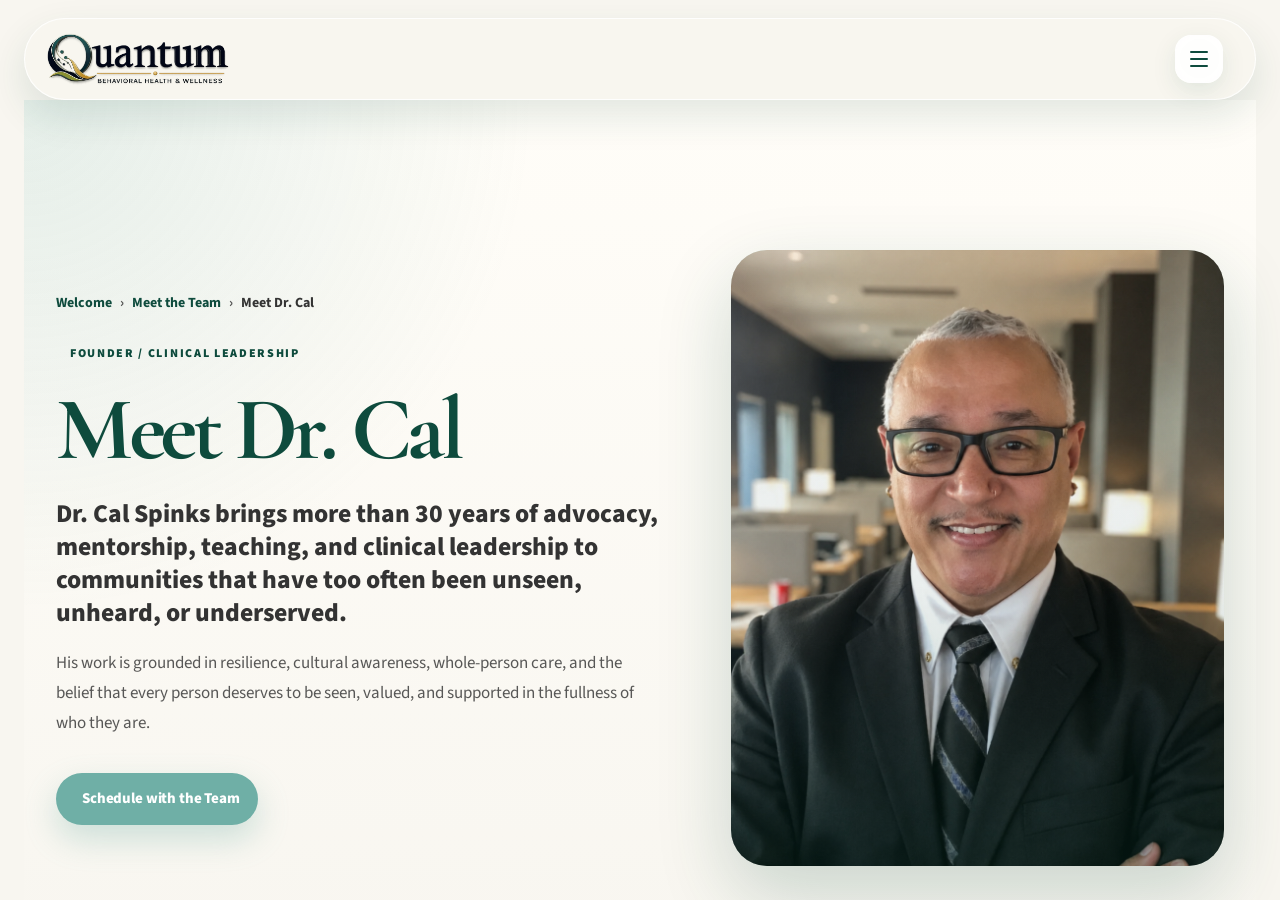
==== commit a33f40f2: "Update founder.html updated mobile tags" ====
--- a/founder/founder.html
+++ b/founder/founder.html
@@ -68,20 +68,25 @@
     </div>
 
     <div class="mobile-menu" id="mobile-menu">
-    <nav class="mobile-menu-links" aria-label="Mobile navigation">
-      <a href="#home">Home</a>
-      <a href="#about">About Us</a>
-      <a href="../founder/founder.html">Meet Dr. Cal</a>
-      <a href="#team">Quantum Team</a>
-      <a href="#services">Services</a>
-      <a href="../insurance/insurance.html">Insurance</a>
-      <a href="#resources">Resources</a>
-      <a href="#faq">FAQ</a>
-      <a href="#crisis">Crisis Help</a>
-      <a href="#contact">Contact</a>
-      <a href="https://link.apisystem.tech/widget/form/xfGKzMvRQI4eUAacPMx6" class="mobile-menu-cta">Start Here</a>
-    </nav>
-  </header>
+  <nav class="mobile-menu-links" aria-label="Mobile navigation">
+    <a href="../index.html#home">Home</a>
+    <a href="../index.html#about">About Us</a>
+    <a href="../founder/founder.html">Meet Dr. Cal</a>
+    <a href="../team/quantum-team.html">Quantum Team</a>
+    <a href="../index.html#services">Services</a>
+    <a href="../insurance/insurance.html">Insurance</a>
+    <a href="https://www.youbelonghere.live/links-resources">Resources</a>
+    <a href="../index.html#faq">FAQ</a>
+    <a href="../index.html#crisis">Crisis Help</a>
+    <a href="../index.html#contact">Contact</a>
+    <a
+      href="https://link.apisystem.tech/widget/form/xfGKzMvRQI4eUAacPMx6"
+      class="mobile-menu-cta"
+    >
+      Start Here
+    </a>
+  </nav>
+</div>
 
   <main>
 
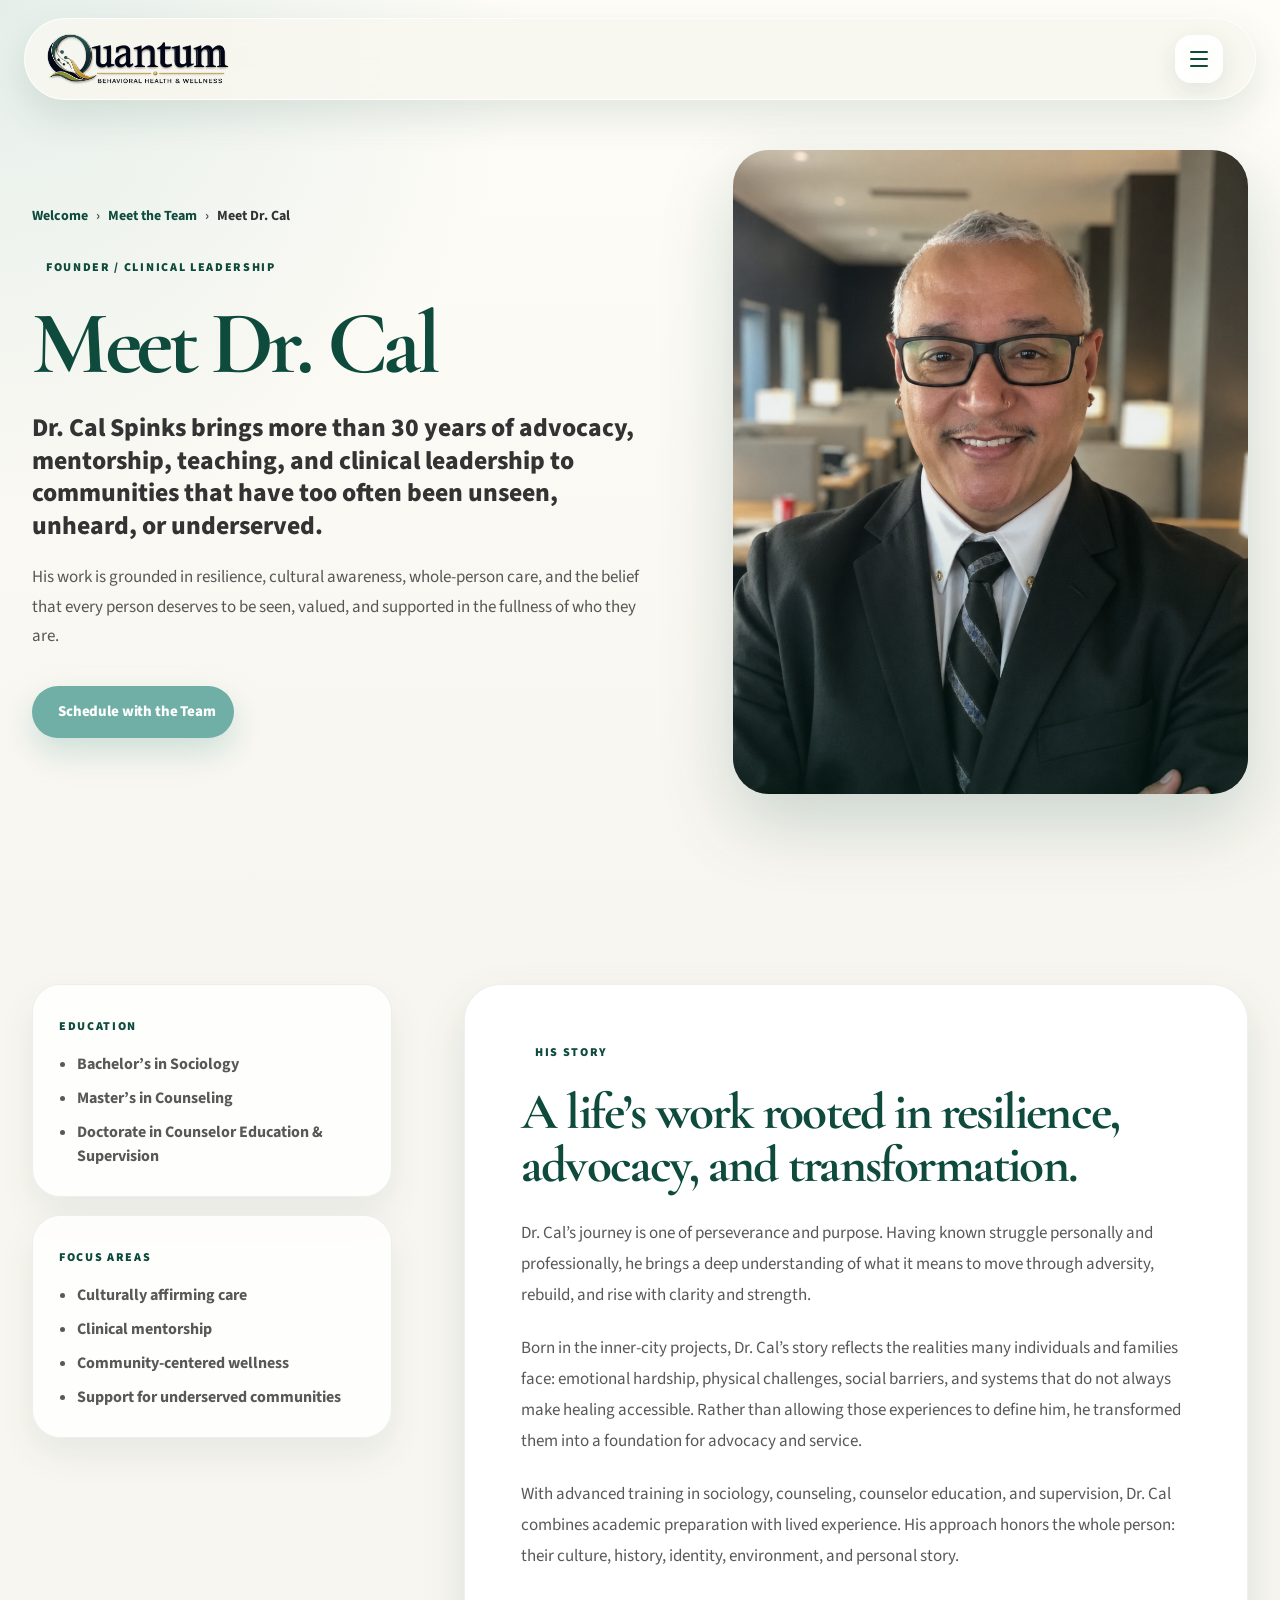
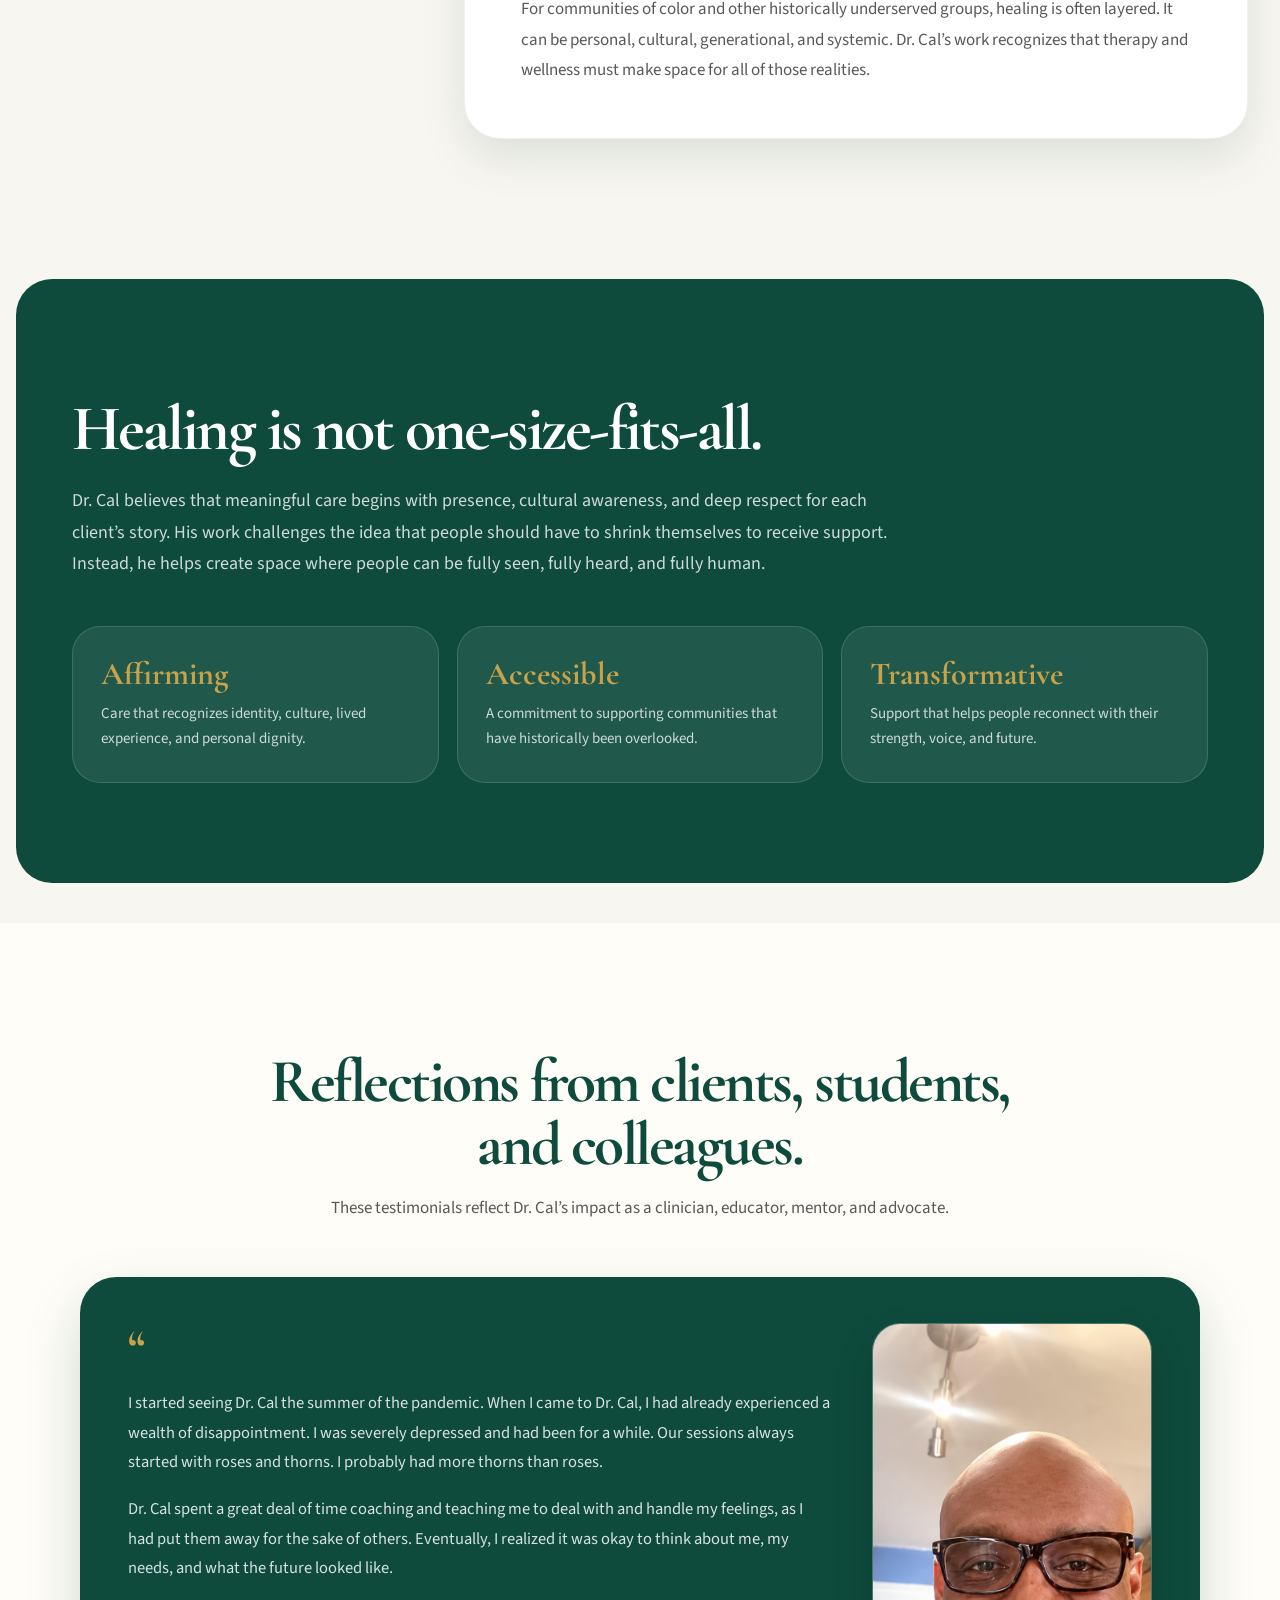
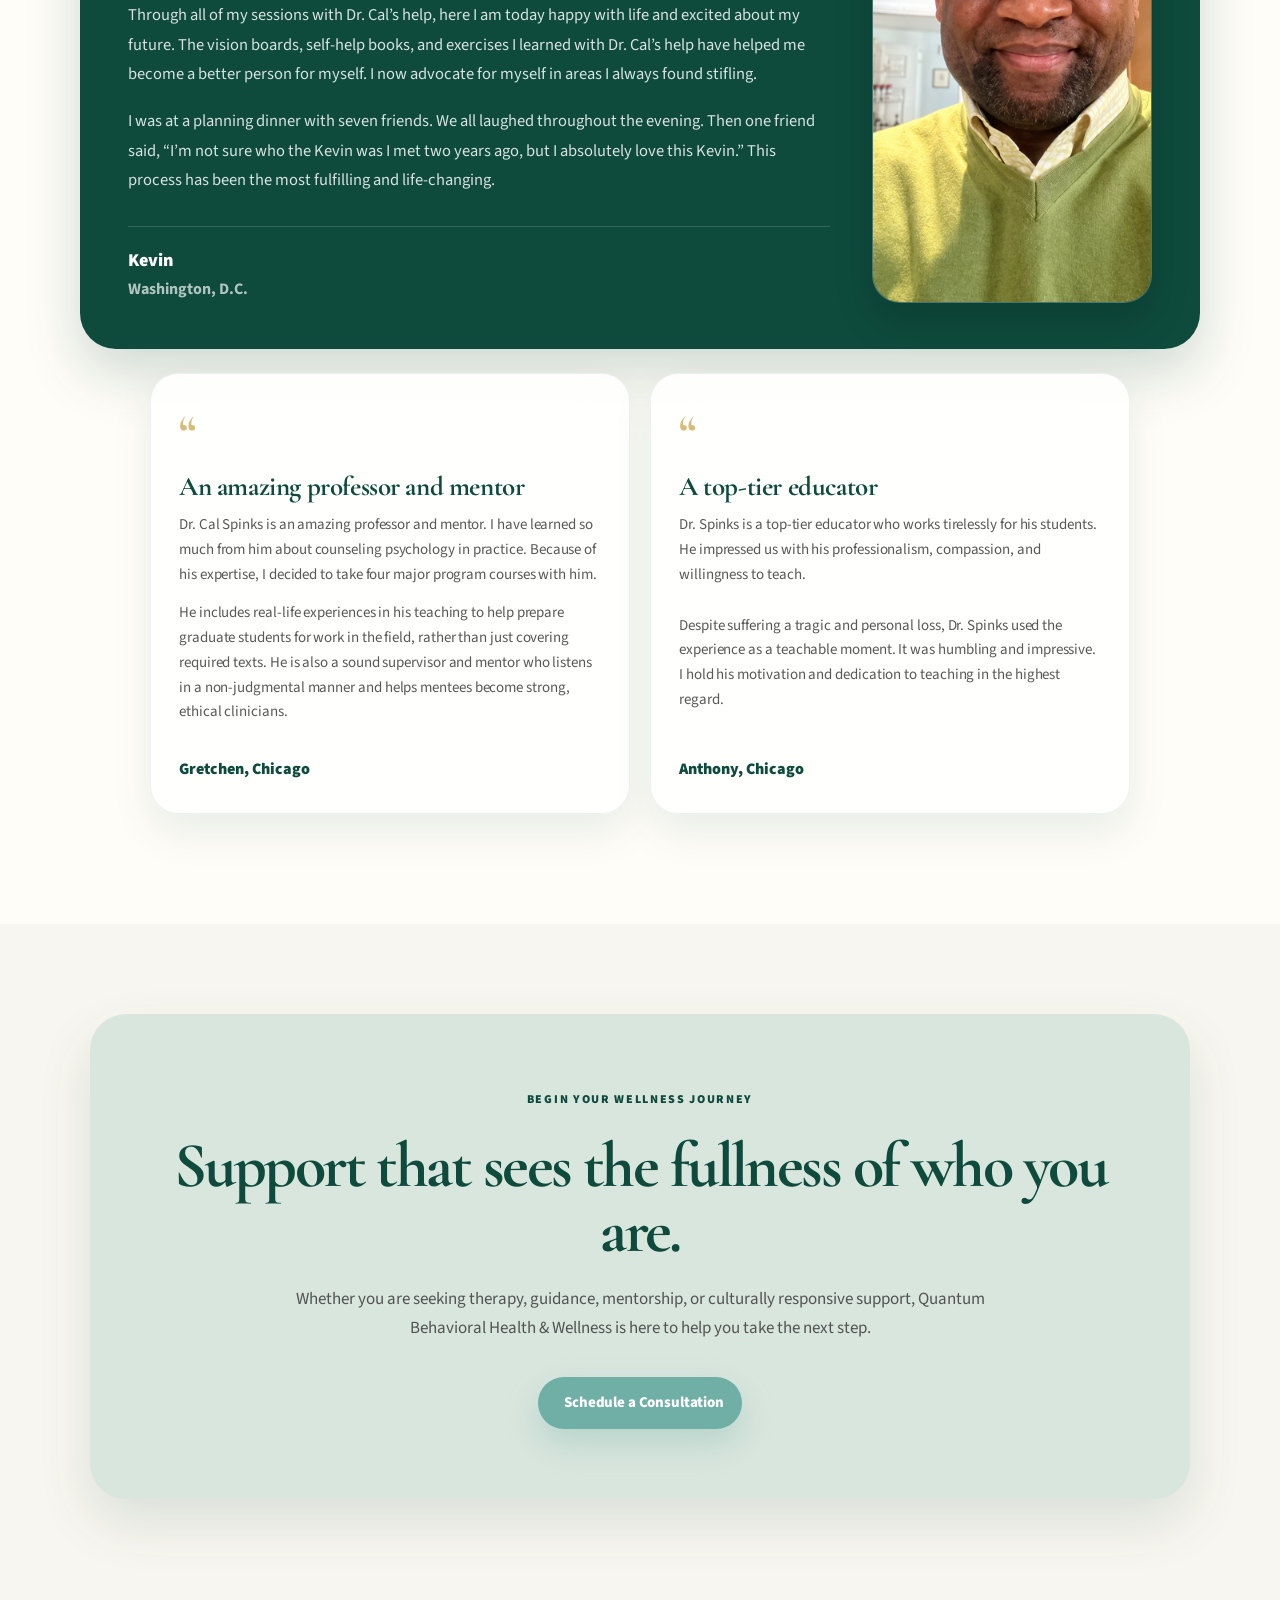
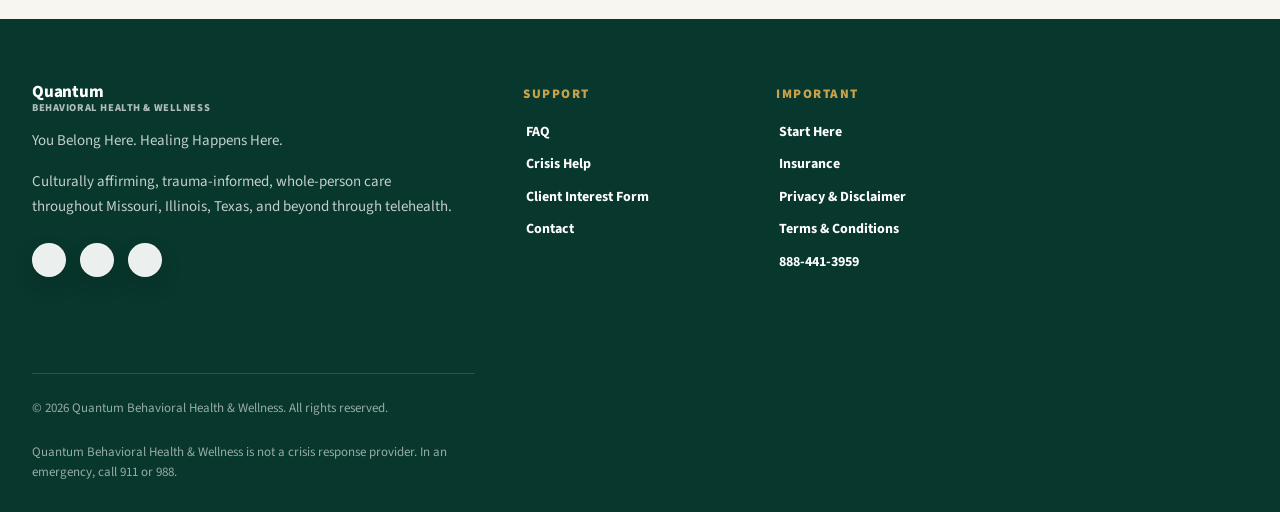
==== commit d2daf4ac: "Update founder.html added closing header tag" ====
--- a/founder/founder.html
+++ b/founder/founder.html
@@ -87,7 +87,7 @@
     </a>
   </nav>
 </div>
-
+  </header>
   <main>
 
     <!-- Founder Hero -->
@@ -96,12 +96,12 @@
 
         <div class="founder-copy">
           <div class="breadcrumb">
-            <a href="index.html">Welcome</a>
-            <span>›</span>
-            <a href="index.html#team">Meet the Team</a>
-            <span>›</span>
-            <strong>Meet Dr. Cal</strong>
-          </div>
+        <a href="../index.html#home">Welcome</a>
+        <span>›</span>
+        <a href="../team/quantum-team.html">Meet the Team</a>
+        <span>›</span>
+        <strong>Meet Dr. Cal</strong>
+        </div>
 
           <span class="eyebrow">Founder / Clinical Leadership</span>
 
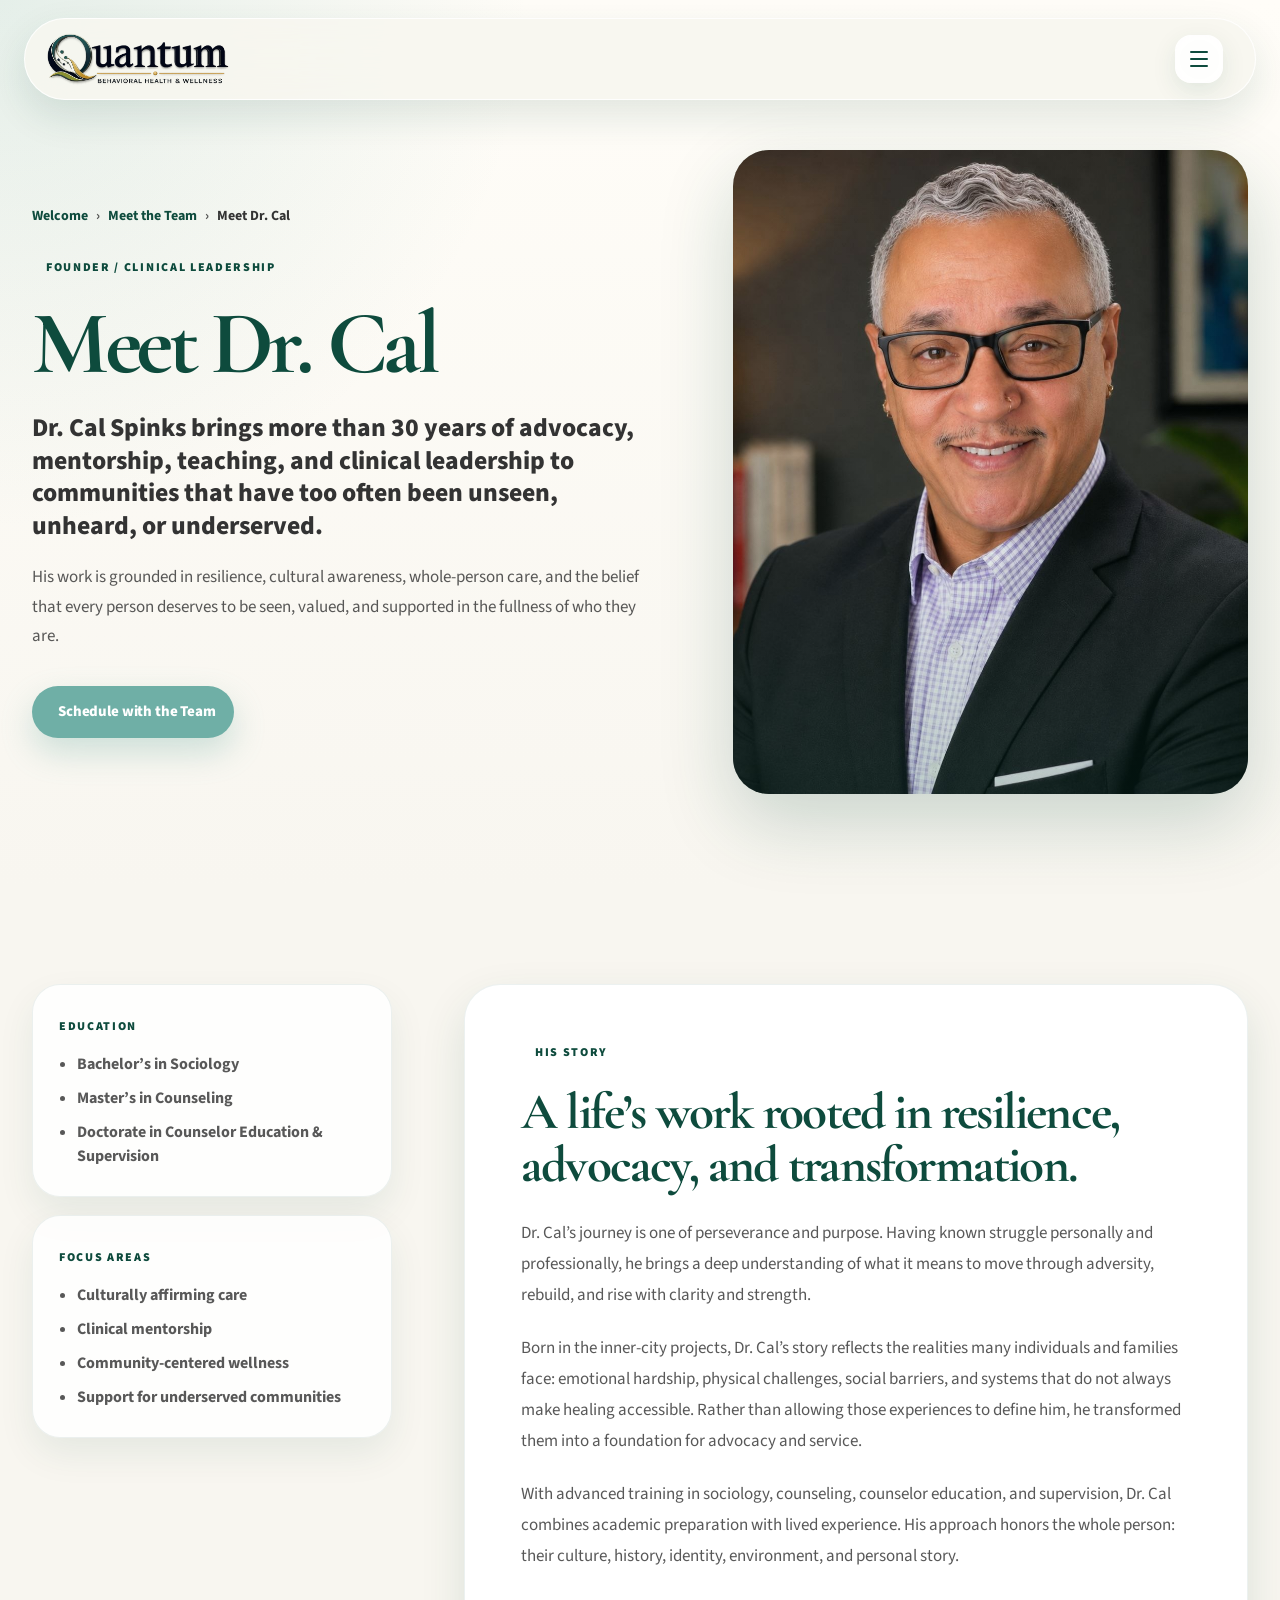
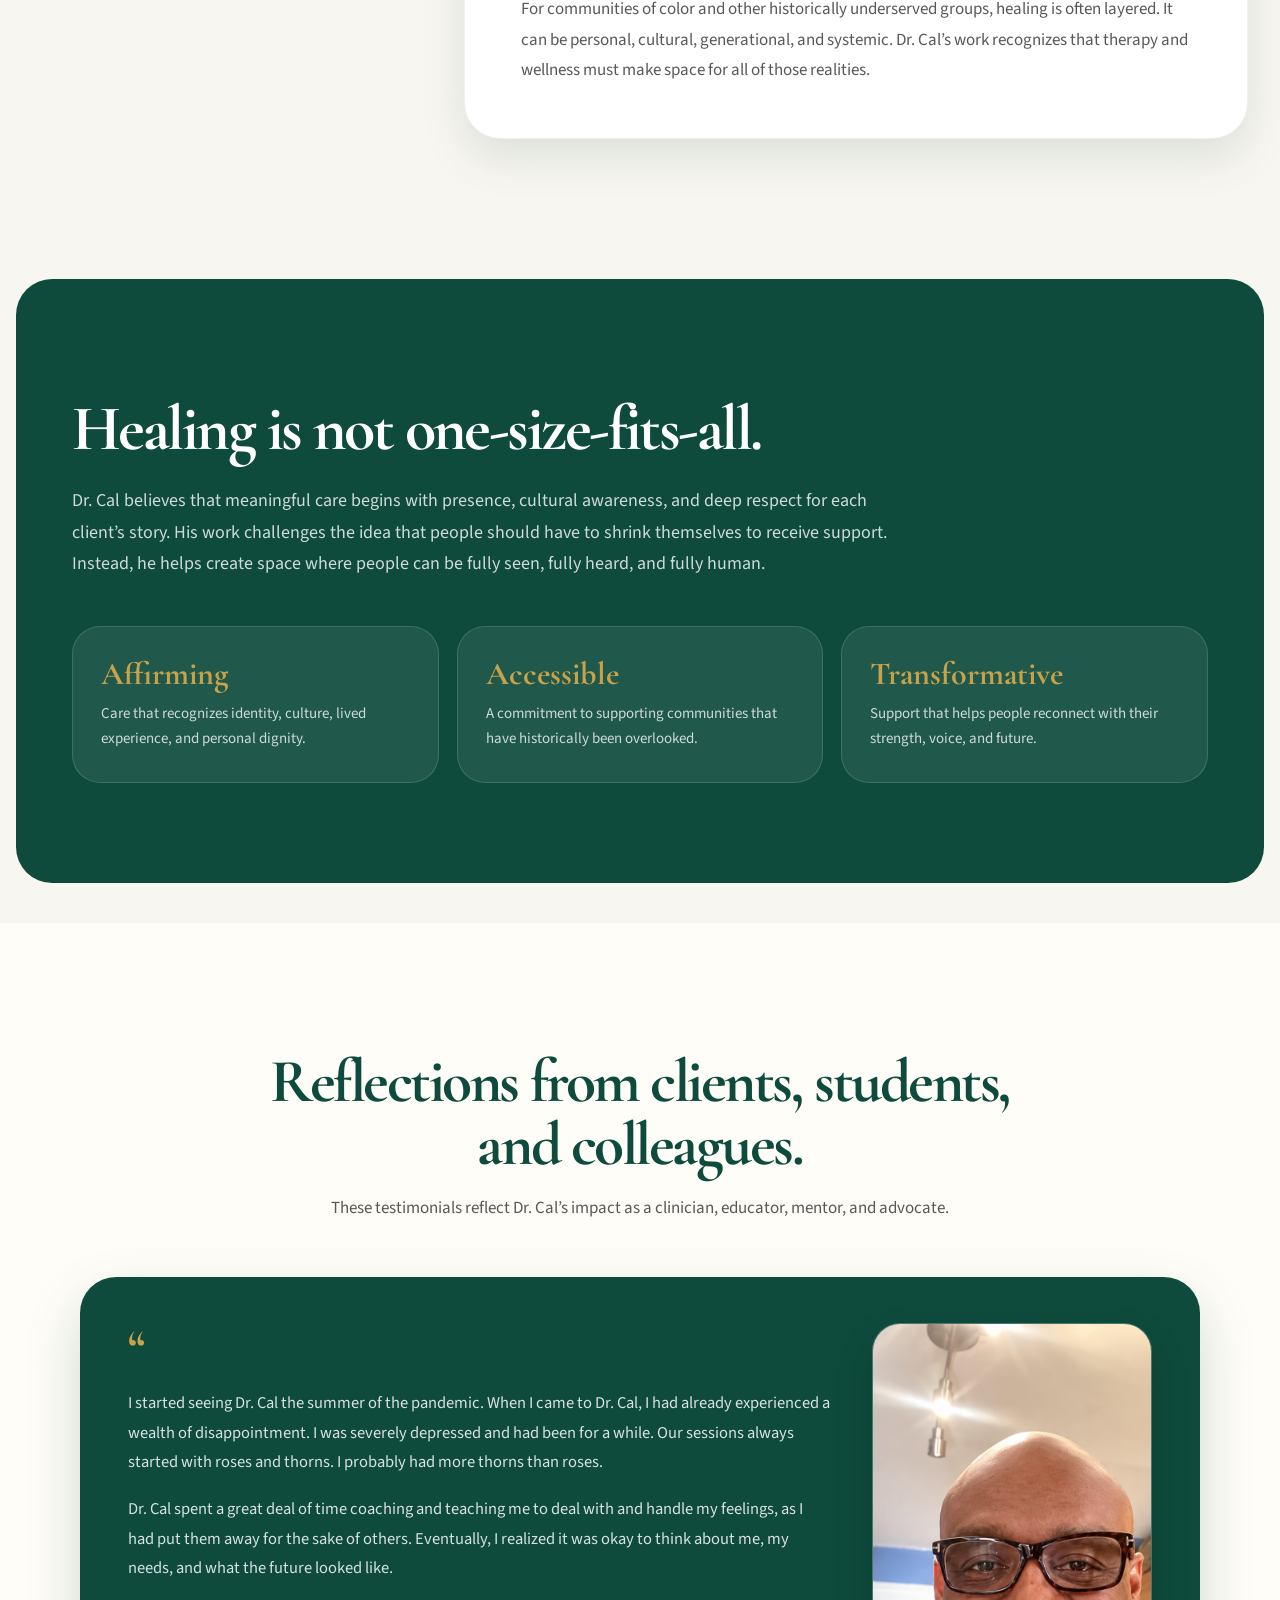
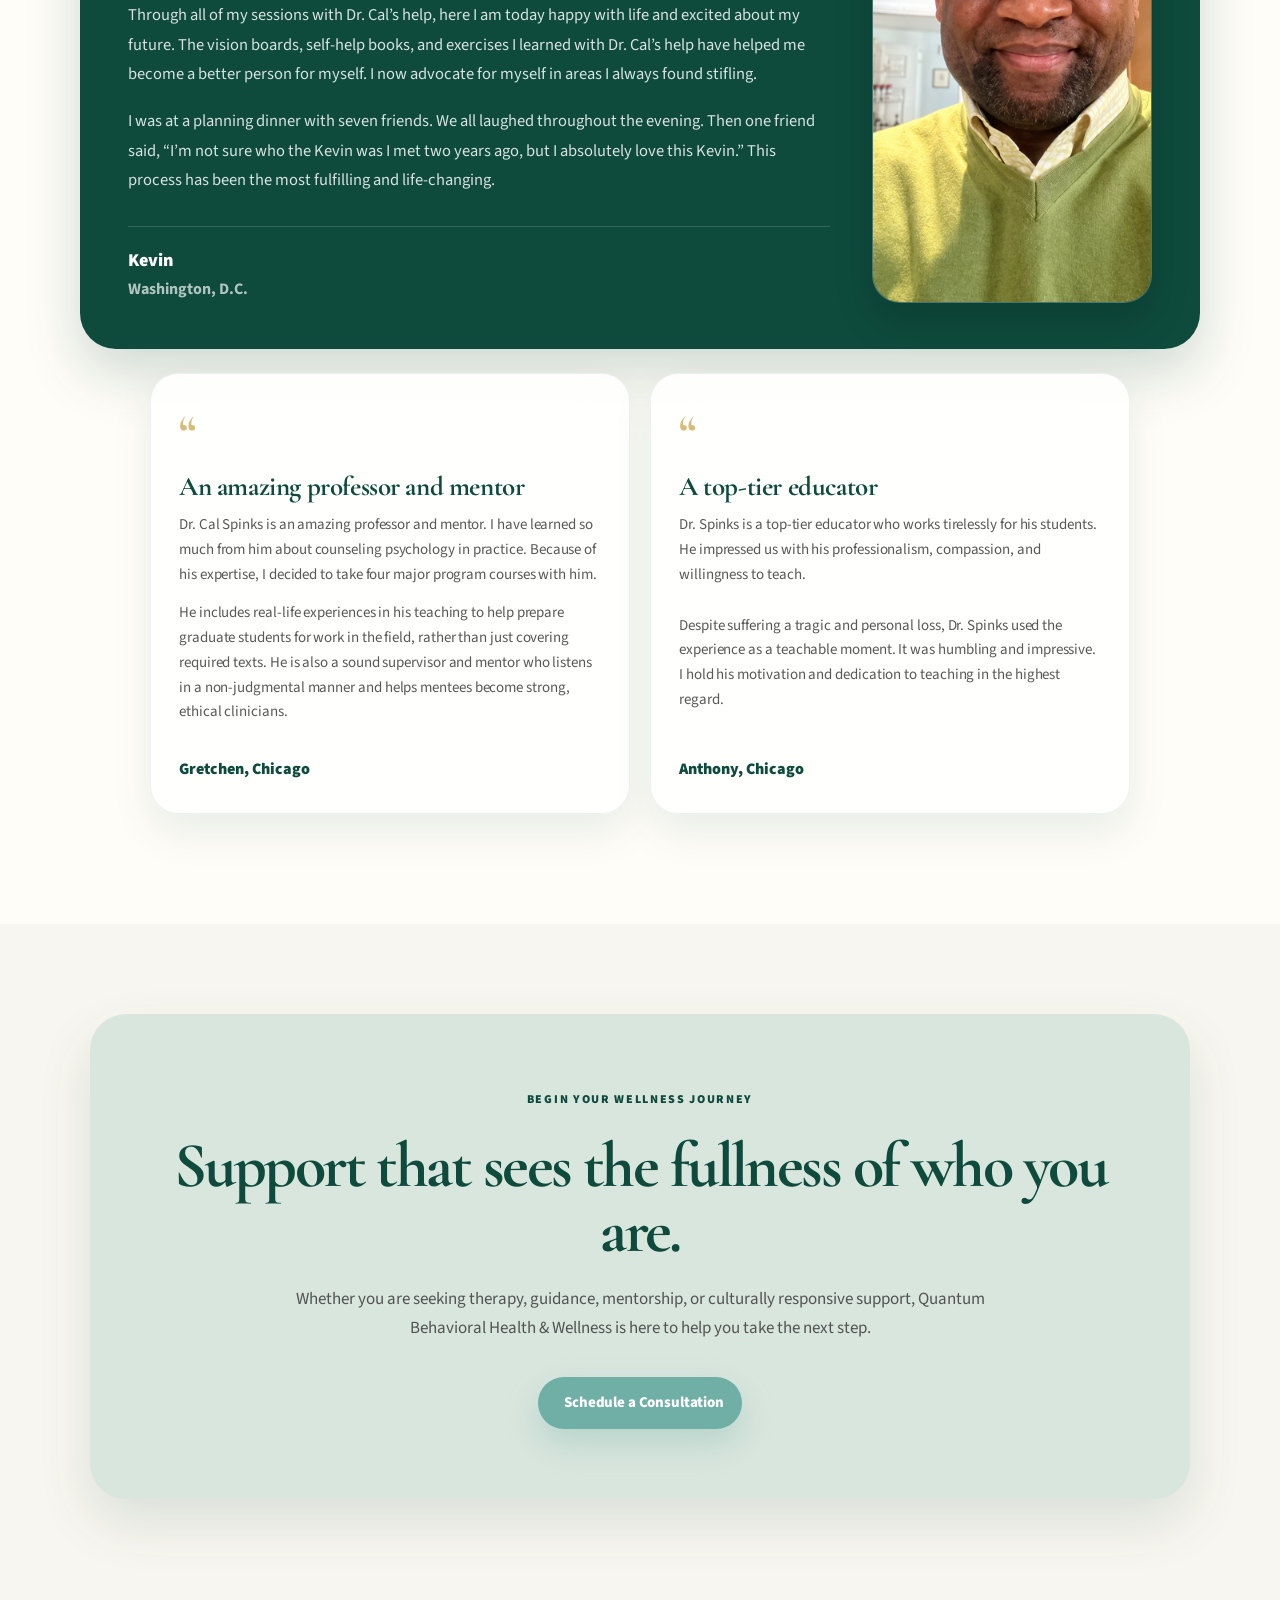
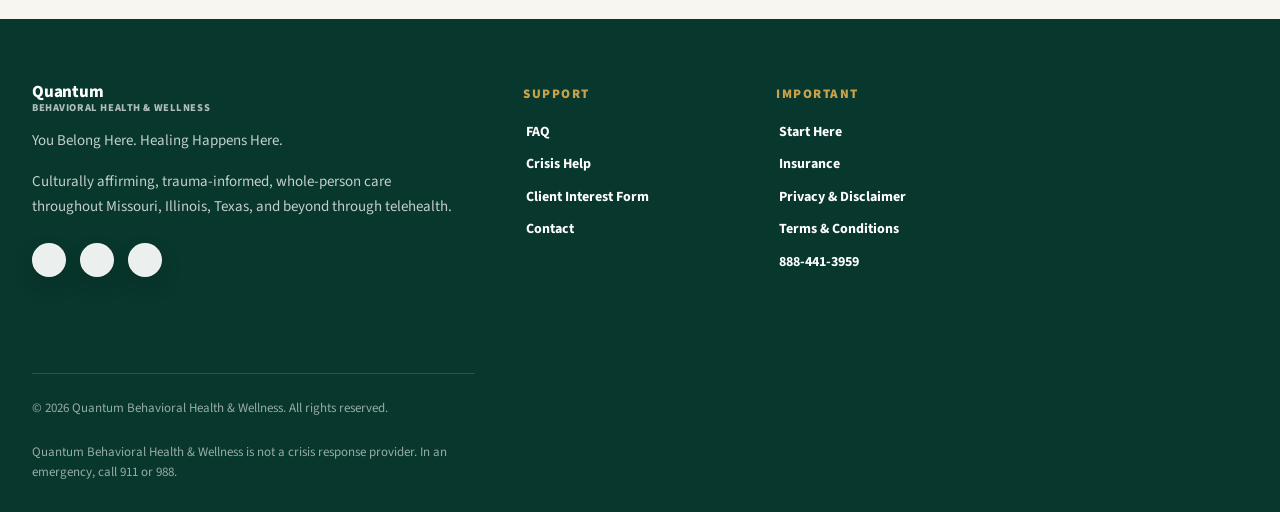
==== commit 3330f940: "Update founder.html updated Cal image" ====
--- a/founder/founder.html
+++ b/founder/founder.html
@@ -38,9 +38,9 @@
   <a href="../index.html#about">About Us</a>
   <a href="../founder/founder.html">Meet Dr. Cal Spinks</a>
   <a href="../team/quantum-team.html" class="active">Quantum Team</a>
-  <a href="../index.html#services">Services</a>
+  <a href="../services/services.html">Services</a>
   <a href="../insurance/insurance.html">Insurance</a>
-  <a href="https://www.youbelonghere.live/links-resources">Resources</a>
+  <a href="../resources/resources.html">Resources</a>
   <a href="../index.html#faq">FAQ</a>
   <a href="../index.html#crisis" class="crisis-nav-link">Crisis Help</a>
   <a href="../index.html#contact">Contact</a>
@@ -73,9 +73,9 @@
     <a href="../index.html#about">About Us</a>
     <a href="../founder/founder.html">Meet Dr. Cal</a>
     <a href="../team/quantum-team.html">Quantum Team</a>
-    <a href="../index.html#services">Services</a>
+    <a href="../services/services.html">Services</a>
     <a href="../insurance/insurance.html">Insurance</a>
-    <a href="https://www.youbelonghere.live/links-resources">Resources</a>
+    <a href="../resources/resources.html">Resources</a>
     <a href="../index.html#faq">FAQ</a>
     <a href="../index.html#crisis">Crisis Help</a>
     <a href="../index.html#contact">Contact</a>
@@ -133,7 +133,7 @@
 
         <div class="founder-photo-card" aria-label="Photo of Dr. Cal">
   <img
-    src="../assets/dr_cal.png"
+    src="../assets/dr.cal2.jpg"
     alt="Portrait of Dr. Cal"
     class="founder-photo"
   />
--- a/styles.css
+++ b/styles.css
@@ -1382,22 +1382,30 @@
 }
 
 .insurance-logo-grid {
-  display: grid;
-  grid-template-columns: repeat(3, minmax(0, 1fr));
+  display: flex;
+  flex-wrap: wrap;
+  justify-content: center;
+  align-items: center;
   gap: 14px;
+
   background: rgba(255, 255, 255, 0.72);
   border: 1px solid rgba(255, 255, 255, 0.76);
   box-shadow: 0 20px 46px rgba(14, 75, 61, 0.12);
 }
 
 .insurance-logo-grid span {
+  flex: 0 0 calc(33.333% - 10px);
   min-height: 64px;
+
   display: grid;
   place-items: center;
+
   padding: 12px 14px;
   border-radius: 16px;
+
   background: var(--cream-2);
   border: 1px solid rgba(14, 75, 61, 0.12);
+
   color: var(--forest);
   font-size: 13px;
   font-weight: 900;
@@ -8006,3 +8014,77 @@
 }
 }
 
+/* =========================================================
+   Resources Homepage Cards - Clickable Card Fix
+========================================================= */
+
+.resources-section .resource-grid > a.testimonial {
+  min-height: 210px;
+  padding: 28px;
+
+  background: var(--forest);
+  color: var(--white);
+
+  border: 1px solid rgba(255, 255, 255, 0.18);
+  border-bottom: 5px solid var(--gold);
+  border-radius: var(--radius-lg);
+
+  box-shadow: 0 18px 42px rgba(14, 75, 61, 0.15);
+
+  display: flex;
+  flex-direction: column;
+
+  text-decoration: none;
+
+  transition:
+    transform var(--transition),
+    box-shadow var(--transition),
+    background var(--transition);
+}
+
+
+.resources-section .resource-grid > a.testimonial h3 {
+  color: var(--white);
+
+  font-family: "Cormorant Garamond", Georgia, serif;
+  font-size: 28px;
+  font-weight: 700;
+  line-height: 1.08;
+
+  margin-bottom: 14px;
+}
+
+
+.resources-section .resource-grid > a.testimonial .quote {
+  color: rgba(255, 255, 255, 0.82);
+
+  font-size: 14.5px;
+  line-height: 1.6;
+
+  margin-bottom: 22px;
+}
+
+
+.resources-section .resource-grid > a.testimonial .service-link {
+  margin-top: auto;
+
+  color: var(--gold);
+
+  font-size: 13.5px;
+  font-weight: 900;
+}
+
+
+.resources-section .resource-grid > a.testimonial:hover {
+  transform: translateY(-6px);
+
+  background: var(--forest-2);
+
+  box-shadow: 0 26px 54px rgba(14, 75, 61, 0.22);
+}
+
+
+.resources-section .resource-grid > a.testimonial:hover .service-link {
+  color: var(--white);
+}
+
